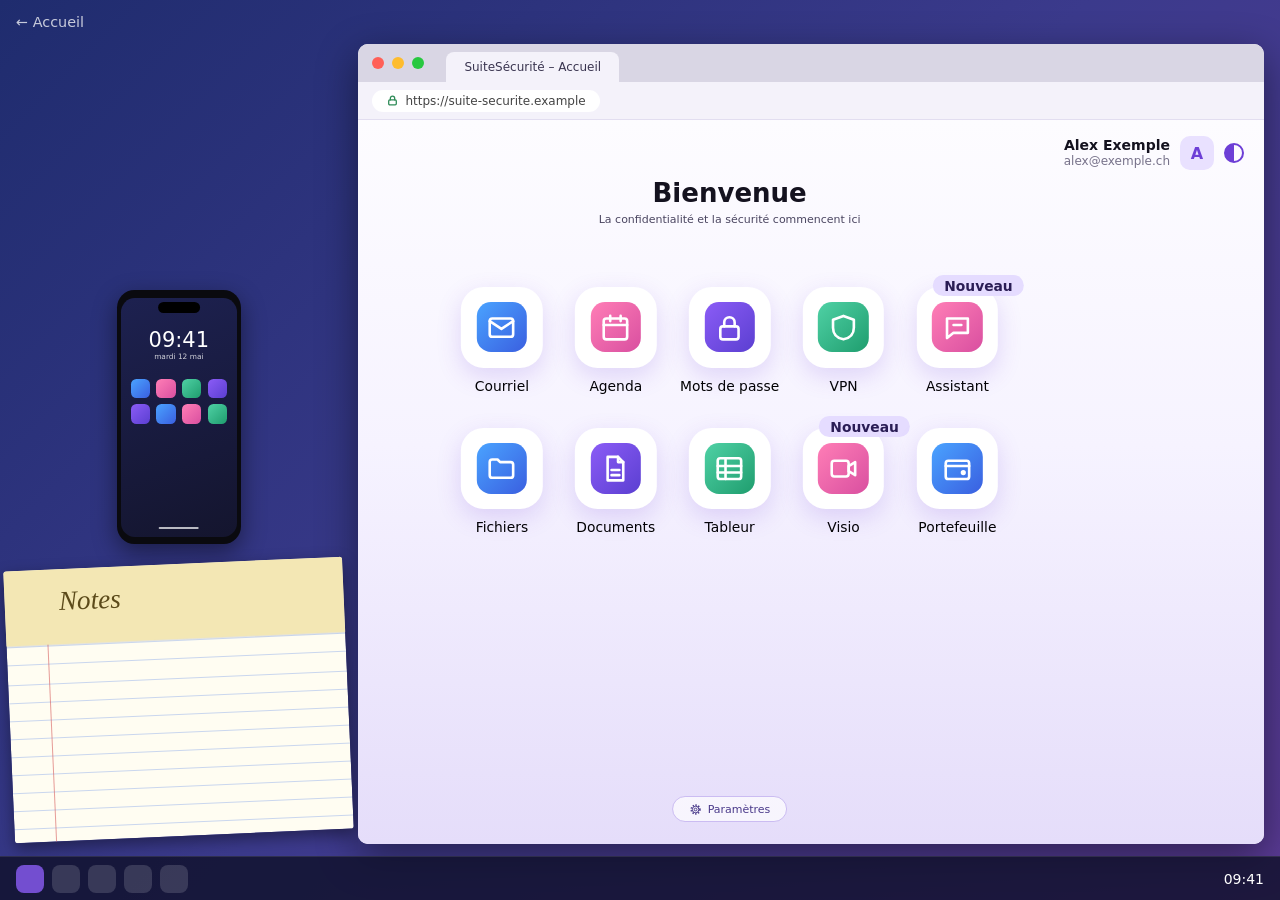
==== autotest.html @ a5cdb7fd "feat: page d'accueil et auto-test avec faux bureau" ====
<!DOCTYPE html>
<html lang="fr">
<head>
  <meta charset="UTF-8">
  <meta name="viewport" content="width=device-width, initial-scale=1.0">
  <title>Auto-test</title>
  <!-- style.css : couleurs, .carte et .bouton communs à tout le site -->
  <link rel="stylesheet" href="style.css">
  <!-- accueil.css : réutilisé pour la carte centrée de l'étape 2 et de l'écran étroit -->
  <link rel="stylesheet" href="accueil.css">
  <!-- autotest.css : tout ce qui est propre à cette page (faux bureau, faux navigateur) -->
  <link rel="stylesheet" href="autotest.css">
</head>
<body class="page-autotest">

  <!-- ===================================================== -->
  <!--  ÉTAPE 1 : le faux bureau d'ordinateur                -->
  <!-- ===================================================== -->
  <section class="etape bureau" id="etape-1" data-etape="1">

    <!-- Petit lien discret pour revenir à l'accueil (en haut à gauche) -->
    <a class="lien-accueil-bureau" href="accueil.html">← Accueil</a>

    <!-- Colonne de gauche (≈ 22 % de la largeur) : objets posés sur le bureau -->
    <div class="colonne">
      <!-- TODO : contenu à définir (le téléphone et le calepin sont décoratifs pour l'instant) -->

      <!-- Faux smartphone type iPhone -->
      <div class="iphone" aria-hidden="true">
        <div class="iphone-ecran">
          <div class="iphone-encoche"></div>
          <div class="iphone-heure">09:41</div>
          <div class="iphone-date">mardi 12 mai</div>
          <div class="iphone-apps">
            <span class="app g-bleu"></span>
            <span class="app g-rose"></span>
            <span class="app g-vert"></span>
            <span class="app g-violet"></span>
            <span class="app g-violet"></span>
            <span class="app g-bleu"></span>
            <span class="app g-rose"></span>
            <span class="app g-vert"></span>
          </div>
          <div class="iphone-barre"></div>
        </div>
      </div>

      <!-- Faux calepin (papier à lignes, légèrement penché) -->
      <div class="calepin" aria-hidden="true">
        <span class="calepin-titre">Notes</span>
      </div>
    </div>

    <!-- Fenêtre de navigateur : remplit le reste de l'écran -->
    <div class="fenetre">

      <!-- Barre de titre : 3 pastilles + onglet -->
      <div class="fenetre-titre" aria-hidden="true">
        <span class="pastille rouge"></span>
        <span class="pastille orange"></span>
        <span class="pastille vert"></span>
        <span class="onglet">SuiteSécurité – Accueil</span>
      </div>

      <!-- Barre d'adresse : cadenas + adresse -->
      <div class="fenetre-adresse" aria-hidden="true">
        <span class="adresse">
          <svg viewBox="0 0 24 24" class="cadenas"><rect x="5" y="11" width="14" height="9" rx="2"/><path d="M8 11V8a4 4 0 0 1 8 0v3"/></svg>
          https://suite-securite.example
        </span>
      </div>

      <!-- Zone de la page web simulée -->
      <div class="page">

        <!-- Bloc utilisateur (coin supérieur droit de toute la zone) -->
        <div class="utilisateur" aria-hidden="true">
          <div class="utilisateur-infos">
            <strong>Alex Exemple</strong>
            <small>alex@exemple.ch</small>
          </div>
          <span class="utilisateur-initiale">A</span>
          <span class="bascule"></span>
        </div>

        <!-- Conteneur au ratio 945 / 841 : tout est dimensionné en cqw dedans -->
        <div class="contenu">

          <!-- 1 et 2 : titre et sous-titre -->
          <div class="intro">
            <h1>Bienvenue</h1>
            <p>La confidentialité et la sécurité commencent ici</p>
          </div>

          <!-- 3 : grille de 10 services, 2 lignes de 5 -->
          <!-- Ligne 1 -->
          <div class="rangee rangee-1">
            <button type="button" class="service" data-service="courriel">
              <span class="carre"><span class="picto g-bleu"><svg viewBox="0 0 24 24"><rect x="3" y="5" width="18" height="14" rx="2"/><path d="M3 7l9 6 9-6"/></svg></span></span>
              <span class="nom">Courriel</span>
            </button>
            <button type="button" class="service" data-service="agenda">
              <span class="carre"><span class="picto g-rose"><svg viewBox="0 0 24 24"><rect x="3" y="5" width="18" height="16" rx="2"/><path d="M3 10h18M8 3v4M16 3v4"/></svg></span></span>
              <span class="nom">Agenda</span>
            </button>
            <button type="button" class="service" data-service="motsdepasse">
              <span class="carre"><span class="picto g-violet"><svg viewBox="0 0 24 24"><rect x="5" y="11" width="14" height="10" rx="2"/><path d="M8 11V8a4 4 0 0 1 8 0v3"/></svg></span></span>
              <span class="nom">Mots de passe</span>
            </button>
            <button type="button" class="service" data-service="vpn">
              <span class="carre"><span class="picto g-vert"><svg viewBox="0 0 24 24"><path d="M12 3l8 3v6c0 5-3.5 8-8 9-4.5-1-8-4-8-9V6z"/></svg></span></span>
              <span class="nom">VPN</span>
            </button>
            <button type="button" class="service" data-service="assistant">
              <span class="carre">
                <span class="picto g-rose"><svg viewBox="0 0 24 24"><path d="M4 5h16v11H9l-5 4z"/><path d="M9 10h6"/></svg></span>
                <span class="badge">Nouveau</span>
              </span>
              <span class="nom">Assistant</span>
            </button>
          </div>

          <!-- Ligne 2 -->
          <div class="rangee rangee-2">
            <button type="button" class="service" data-service="fichiers">
              <span class="carre"><span class="picto g-bleu"><svg viewBox="0 0 24 24"><path d="M3 7a2 2 0 0 1 2-2h4l2 2h8a2 2 0 0 1 2 2v8a2 2 0 0 1-2 2H5a2 2 0 0 1-2-2z"/></svg></span></span>
              <span class="nom">Fichiers</span>
            </button>
            <button type="button" class="service" data-service="documents">
              <span class="carre"><span class="picto g-violet"><svg viewBox="0 0 24 24"><path d="M6 3h8l4 4v14H6z"/><path d="M14 3v4h4M9 13h6M9 17h6"/></svg></span></span>
              <span class="nom">Documents</span>
            </button>
            <button type="button" class="service" data-service="tableur">
              <span class="carre"><span class="picto g-vert"><svg viewBox="0 0 24 24"><rect x="3" y="4" width="18" height="16" rx="2"/><path d="M3 10h18M3 15h18M9 4v16"/></svg></span></span>
              <span class="nom">Tableur</span>
            </button>
            <button type="button" class="service" data-service="visio">
              <span class="carre">
                <span class="picto g-rose"><svg viewBox="0 0 24 24"><rect x="3" y="6" width="13" height="12" rx="2"/><path d="M16 10l5-3v10l-5-3z"/></svg></span>
                <span class="badge">Nouveau</span>
              </span>
              <span class="nom">Visio</span>
            </button>
            <button type="button" class="service" data-service="portefeuille">
              <span class="carre"><span class="picto g-bleu"><svg viewBox="0 0 24 24"><rect x="3" y="6" width="18" height="14" rx="2"/><path d="M3 10h18"/><circle cx="16.5" cy="15" r="1"/></svg></span></span>
              <span class="nom">Portefeuille</span>
            </button>
          </div>

          <!-- 4 : grand espace vide (rien à mettre ici) -->

          <!-- 5 : bouton Paramètres, tout en bas -->
          <button type="button" class="parametres" id="btn-parametres">
            <svg viewBox="0 0 24 24"><circle cx="12" cy="12" r="8" stroke-dasharray="2.6 2.6" stroke-width="3"/><circle cx="12" cy="12" r="6"/><circle cx="12" cy="12" r="2.5"/></svg>
            Paramètres
          </button>
        </div>

        <!-- Bulle de message humoristique (centrée dans la zone de page) -->
        <div class="toast-zone">
          <div class="toast" id="toast" role="status" aria-live="polite" hidden></div>
        </div>
      </div>
    </div>

    <!-- Barre des tâches (rien de cliquable) -->
    <div class="taskbar" aria-hidden="true">
      <div class="taskbar-gauche">
        <span class="tache actif"></span>
        <span class="tache"></span>
        <span class="tache"></span>
        <span class="tache"></span>
        <span class="tache"></span>
      </div>
      <span class="taskbar-heure">09:41</span>
    </div>
  </section>

  <!-- ===================================================== -->
  <!--  ÉTAPE 2 : provisoire                                 -->
  <!-- ===================================================== -->
  <section class="etape etape-carte" id="etape-2" data-etape="2" hidden>
    <div class="carte accueil">
      <h1>Auto-test</h1>
      <p>Suite de l'auto-test : en construction.</p>
      <button type="button" class="bouton" id="btn-retour-bureau">Retour au bureau</button>
    </div>
  </section>

  <!-- ===================================================== -->
  <!--  Message affiché sur les écrans de moins de 900 px    -->
  <!-- ===================================================== -->
  <section class="ecran-etroit">
    <div class="carte accueil">
      <h1>Auto-test</h1>
      <p>Cette étape est prévue pour un écran d'ordinateur.</p>
      <a class="bouton" href="accueil.html">Retour à l'accueil</a>
    </div>
  </section>

  <script src="autotest.js"></script>
</body>
</html>
---- style.css ----
/* ===== Palette de couleurs (modifie-les ici, ça change tout le site) ===== */
:root {
  --fond: #1E3A5F;        /* fond principal : bleu foncé */
  --bouton: #2E86AB;      /* boutons / appels à l'action : bleu vif */
  --texte: #FFFFFF;       /* texte : blanc */
  --champ: #F5F5F5;       /* champs de saisie : blanc cassé */
  --erreur: #C0392B;      /* erreurs : rouge doux */
}

/* ===== Style de base (à toi de le personnaliser !) ===== */
* { box-sizing: border-box; }

body {
  margin: 0;
  padding: 24px 16px;
  font-family: system-ui, -apple-system, "Segoe UI", Roboto, sans-serif;
  background: var(--fond);
  color: var(--texte);
}

/* La carte qui contient chaque page (légèrement plus sombre que le fond) */
.carte {
  max-width: 1336px;   /* 1280 px d'image + 2 x 28 px de marge intérieure */
  margin: 0 auto;
  padding: 28px;
  background: rgba(0, 0, 0, 0.18);
  border-radius: 12px;
  box-shadow: 0 4px 16px rgba(0, 0, 0, 0.3);
}

h1, h2 { margin-top: 0; }

/* Petit lien « ← Accueil » au-dessus de la carte du quiz */
.lien-accueil {
  display: block;
  max-width: 1336px;
  margin: 0 auto 8px;
  color: rgba(255, 255, 255, 0.75);
  font-size: 0.9rem;
  text-decoration: none;
}
.lien-accueil:hover { color: var(--texte); text-decoration: underline; }

/* ===== Zone d'image paysage (format 16:9) ===== */
/* Taille conseillée du fichier : 1280 x 720 px */
.image-cadre {
  width: 100%;
  max-width: 1280px;
  aspect-ratio: 16 / 9;
  margin: 0 auto 20px;
  border-radius: 8px;
  overflow: hidden;
  background: rgba(255, 255, 255, 0.12);
  display: flex;
  align-items: center;
  justify-content: center;
}
.image-cadre img {
  width: 100%;
  height: 100%;
  object-fit: cover;   /* l'image remplit le cadre sans être déformée */
}
/* Quand l'image est chargée, le cadre s'adapte à SA forme (carrée, paysage ou portrait) :
   plus de découpe, l'image est affichée en entier et centrée, sans dépasser 60 % de la hauteur de l'écran */
.image-cadre.image-chargee {
  display: block;
  aspect-ratio: auto;
  background: none;
  overflow: visible;
  text-align: center;
}
.image-cadre.image-chargee img {
  display: block;
  width: auto;
  height: auto;
  max-width: 100%;
  max-height: 60vh;
  margin: 0 auto;
  object-fit: contain;
  border-radius: 8px;
}
.image-vide {            /* texte affiché si l'image n'existe pas encore */
  color: rgba(255, 255, 255, 0.75);
  font-size: 0.9rem;
  text-align: center;
  padding: 8px;
}

/* ===== Progression ===== */
.progression { color: rgba(255, 255, 255, 0.75); font-size: 0.9rem; margin-bottom: 8px; }

/* ===== Boutons de réponse ===== */
.reponses { display: flex; flex-direction: column; gap: 10px; margin-top: 16px; }

.reponse {
  text-align: left;
  padding: 14px 16px;
  font: inherit;
  color: var(--texte);
  background: rgba(255, 255, 255, 0.08);
  border: 2px solid rgba(255, 255, 255, 0.35);
  border-radius: 8px;
  cursor: pointer;
}
.reponse:hover { border-color: var(--bouton); background: rgba(46, 134, 171, 0.35); }

/* ===== Boutons principaux ===== */
.bouton {
  margin-top: 20px;
  padding: 12px 24px;
  font: inherit;
  font-weight: 600;
  color: var(--texte);
  background: var(--bouton);
  border: none;
  border-radius: 8px;
  cursor: pointer;
}
.bouton:hover { filter: brightness(1.15); }
.bouton:disabled { filter: grayscale(1) brightness(0.8); cursor: wait; }

/* ===== Page d'accueil ===== */
label { display: block; margin: 20px 0 6px; font-weight: 600; }
input[type="text"] {
  width: 50%;            /* moitié de la largeur de la carte */
  min-width: 220px;      /* reste utilisable sur petit écran */
  padding: 10px;
  font: inherit;
  color: #1E293B;        /* texte foncé : lisible sur le champ clair */
  background: var(--champ);
  border: 1px solid transparent;
  border-radius: 8px;
}
/* Message d'erreur : fond rouge + texte blanc (le rouge seul serait peu lisible sur le bleu) */
.erreur-champ { font-weight: 600; min-height: 1.2em; }
.erreur-champ:not(:empty) {
  display: inline-block;
  margin-top: 8px;
  padding: 6px 10px;
  color: var(--texte);
  background: var(--erreur);
  border-radius: 6px;
}

/* ===== Page de conséquence ===== */
.consequence { font-size: 1.1rem; line-height: 1.5; }
.rappel { color: rgba(255, 255, 255, 0.75); font-style: italic; }

/* ===== Page de résultat ===== */
.score { font-size: 2rem; font-weight: 700; }
.bilan { margin-top: 28px; padding-top: 16px; border-top: 1px solid rgba(255, 255, 255, 0.25); }
.bilan h3 { margin-bottom: 8px; }
.bilan-reponse {
  margin: 8px 0;
  padding: 10px 12px;
  border-radius: 8px;
  border: 2px solid transparent;
}
.bilan-reponse.bonne    { background: rgba(46, 160, 90, 0.30); border-color: rgba(46, 160, 90, 0.8); }
.bilan-reponse.mauvaise { background: rgba(192, 57, 43, 0.30); border-color: var(--erreur); }
.bilan-reponse.choisie  { box-shadow: 0 0 0 3px var(--texte); }   /* entoure ton choix */
.bilan-reponse small { display: block; margin-top: 4px; color: rgba(255, 255, 255, 0.8); }

/* ===== Statut de l'envoi du mail ===== */
.statut { margin-top: 16px; font-weight: 600; }
.statut.ok { color: #86efac; }
.statut.erreur {
  display: inline-block;
  padding: 6px 10px;
  color: var(--texte);
  background: var(--erreur);
  border-radius: 6px;
}
---- accueil.css ----
/* =====================================================
   Styles propres à accueil.html et autotest.html.
   Les couleurs viennent de style.css (variables dans :root),
   on ne les recopie pas ici.
   ===================================================== */

/* Carte plus étroite que celle du quiz, avec le texte centré */
.accueil {
  max-width: 640px;
  text-align: center;
}

/* Zone des boutons : l'un sous l'autre sur mobile */
.choix {
  display: flex;
  flex-direction: column;
  gap: 12px;
  margin-top: 24px;
}

/* Un lien <a> doit ressembler au bouton existant (.bouton) */
.choix .bouton,
.accueil > .bouton {
  display: block;          /* occupe toute la largeur disponible */
  margin-top: 0;           /* l'espacement est géré par "gap" */
  text-align: center;
  text-decoration: none;   /* pas de soulignement */
}

/* Bouton seul (page autotest) : on garde un peu d'air au-dessus */
.accueil > .bouton {
  margin-top: 24px;
}

/* Dès 600 px de large : les boutons passent côte à côte */
@media (min-width: 600px) {
  .choix {
    flex-direction: row;
  }
  .choix .bouton {
    flex: 1;               /* les deux boutons ont la même largeur */
  }
}
---- autotest.css ----
/* =====================================================
   autotest.css : styles propres à la page autotest.html
   (faux bureau d'ordinateur + faux navigateur).
   Les couleurs du site (variables dans style.css) ne servent
   que pour l'étape 2 : la page web simulée a son propre style
   clair « lavande », c'est voulu.
   ===================================================== */

/* ---------- Réglages généraux de la page ---------- */
/* Le bureau occupe tout l'écran, sans défilement */
.page-autotest {
  margin: 0;
  padding: 0;
  height: 100vh;
  overflow: hidden;
}

/* Un élément avec l'attribut "hidden" doit vraiment disparaître,
   même si on lui a donné un "display" plus bas */
.etape[hidden],
.toast[hidden] { display: none !important; }

/* Couleurs de dégradé réutilisées par les pictogrammes */
.g-violet { background: linear-gradient(135deg, #8b5cf6, #5b3fd1); }
.g-bleu   { background: linear-gradient(135deg, #4aa3ff, #3a5fe0); }
.g-rose   { background: linear-gradient(135deg, #ff7eb6, #d94fa0); }
.g-vert   { background: linear-gradient(135deg, #4fd1a5, #1f9d6e); }

/* =====================================================
   ÉTAPE 1 : LE BUREAU
   ===================================================== */
.bureau {
  position: relative;
  width: 100vw;
  height: 100vh;
  display: grid;
  grid-template-columns: 28% 1fr;     /* colonne de gauche ≈ 28 % (élargie pour le grand calepin) */
  grid-template-rows: 1fr 44px;       /* bureau + barre des tâches */
  /* Dégradé bleu/violet sobre */
  background: linear-gradient(135deg, #1f2c6e 0%, #3b3a8c 50%, #5a3a94 100%);
}

/* Lien « ← Accueil » discret, en haut à gauche, au-dessus du bureau */
.lien-accueil-bureau {
  position: absolute;
  top: 14px;
  left: 16px;
  z-index: 20;
  color: rgba(255, 255, 255, 0.75);
  font-size: 0.9rem;
  text-decoration: none;
}
.lien-accueil-bureau:hover { color: #fff; text-decoration: underline; }

/* ---------- Colonne de gauche (objets posés en bas) ---------- */
.colonne {
  container-type: inline-size;        /* permet d'utiliser cqw pour les tailles */
  display: flex;
  flex-direction: column;
  justify-content: flex-end;          /* tout est en bas, au-dessus de la barre des tâches */
  align-items: center;
  gap: 20px;
  padding: 0 6px 20px;
  min-height: 0;
  overflow: hidden;
}

/* --- Faux iPhone --- */
.iphone {
  container-type: inline-size;        /* ses éléments se dimensionnent d'après sa propre largeur */
  /* Taille inchangée : l'ancienne colonne faisait 22 % de large (moins 24 px de marges) */
  width: min(calc((22vw - 24px) * 0.48), 22vh);
  aspect-ratio: 9 / 18.5;
  flex: none;
  background: #0a0a0f;                /* cadre noir */
  border-radius: 14% / 7%;
  box-shadow: 0 8px 24px rgba(0, 0, 0, 0.45);
  position: relative;
}
.iphone-ecran {
  position: absolute;
  inset: 3%;
  border-radius: 12% / 6%;
  background: linear-gradient(160deg, #1d2150, #14152e);
  color: #fff;
  overflow: hidden;
  text-align: center;
}
.iphone-encoche {
  position: absolute;
  top: 2%;
  left: 50%;
  transform: translateX(-50%);
  width: 36%;
  height: 4.5%;
  background: #000;
  border-radius: 99px;
}
.iphone-heure { margin-top: 24cqw; font-size: 17cqw; font-weight: 300; }
.iphone-date  { font-size: 6cqw; opacity: 0.8; }
.iphone-apps {
  display: grid;
  grid-template-columns: repeat(4, 1fr);
  gap: 5cqw;
  padding: 0 8cqw;
  margin-top: 14cqw;
}
.app { aspect-ratio: 1; border-radius: 28%; }
.iphone-barre {                        /* petite barre en bas de l'écran */
  position: absolute;
  bottom: 3%;
  left: 50%;
  transform: translateX(-50%);
  width: 35%;
  height: 1.2%;
  background: rgba(255, 255, 255, 0.7);
  border-radius: 99px;
}

/* --- Faux calepin --- */
.calepin {
  container-type: inline-size;
  position: relative;
  /* Environ le double de l'ancienne taille, limité à la largeur de la colonne pour ne rien couper */
  width: min(98cqw, 60vh);
  aspect-ratio: 5 / 4;
  flex: none;
  transform: rotate(-2.5deg);          /* léger angle */
  /* Lignes de cahier */
  background: repeating-linear-gradient(
    #fffdf2 0, #fffdf2 17px,
    #c9d6ee 17px, #c9d6ee 18px
  );
  background-position: 0 28cqw;
  border-radius: 3px;
  box-shadow: 0 6px 16px rgba(0, 0, 0, 0.4);
}
/* Trait de marge rouge */
.calepin::before {
  content: "";
  position: absolute;
  top: 0; bottom: 0;
  left: 12cqw;
  width: 1px;
  background: rgba(214, 90, 90, 0.6);
}
/* Bande du haut (là où le papier est relié) */
.calepin::after {
  content: "";
  position: absolute;
  top: 0; left: 0; right: 0;
  height: 22cqw;
  background: #f3e7b4;
  border-radius: 3px 3px 0 0;
  box-shadow: 0 1px 0 rgba(0, 0, 0, 0.1);
}
.calepin-titre {
  position: absolute;
  top: 5cqw; left: 16cqw;
  z-index: 1;
  font: italic 8cqw Georgia, serif;
  color: #5b4a1a;
}

/* ---------- Fenêtre de navigateur ---------- */
.fenetre {
  margin: 44px 16px 12px 0;            /* 44 px en haut : laisse la place au lien « ← Accueil » */
  display: flex;
  flex-direction: column;
  min-height: 0;
  min-width: 0;
  background: #fff;
  border-radius: 10px;
  overflow: hidden;
  box-shadow: 0 12px 40px rgba(0, 0, 0, 0.45);
}

/* Barre de titre */
.fenetre-titre {
  flex: none;
  height: 38px;
  display: flex;
  align-items: flex-end;
  gap: 8px;
  padding: 0 14px;
  background: #d9d6e4;
}
.pastille {
  width: 12px; height: 12px;
  align-self: center;
  border-radius: 50%;
}
.pastille.rouge  { background: #ff5f57; }
.pastille.orange { background: #febc2e; }
.pastille.vert   { background: #28c840; }
.onglet {
  margin-left: 14px;
  padding: 8px 18px;
  font-size: 12px;
  color: #3a3550;
  background: #f4f2fa;
  border-radius: 8px 8px 0 0;
}

/* Barre d'adresse */
.fenetre-adresse {
  flex: none;
  height: 38px;
  display: flex;
  align-items: center;
  padding: 0 14px;
  background: #f4f2fa;
  border-bottom: 1px solid #e2def0;
}
.adresse {
  display: inline-flex;
  align-items: center;
  gap: 6px;
  padding: 4px 14px;
  font-size: 12px;
  color: #444;
  background: #fff;
  border-radius: 99px;
}
.cadenas {
  width: 13px; height: 13px;
  fill: none;
  stroke: #2e8b57;
  stroke-width: 2.4;
  stroke-linecap: round;
  stroke-linejoin: round;
}

/* ---------- La page web simulée ---------- */
.page {
  position: relative;
  flex: 1;
  min-height: 0;
  overflow: hidden;
  /* Dégradé presque blanc en haut, lavande clair en bas (remplit toute la zone) */
  background: linear-gradient(180deg, #fdfcff 0%, #f6f3ff 45%, #e5ddfa 100%);
  color: #14121f;
}

/* Bloc utilisateur : coin supérieur droit de toute la zone de page */
.utilisateur {
  position: absolute;
  top: 16px;
  right: 20px;
  z-index: 5;
  display: flex;
  align-items: center;
  gap: 10px;
}
.utilisateur-infos { display: flex; flex-direction: column; text-align: right; line-height: 1.25; }
.utilisateur-infos strong { font-size: 14px; }
.utilisateur-infos small  { font-size: 12px; color: #77728a; }
.utilisateur-initiale {
  width: 34px; height: 34px;
  display: grid;
  place-items: center;
  font-weight: 700;
  color: #6d3fd6;
  background: #e9e1ff;
  border-radius: 10px;
}
/* Icône ronde à moitié remplie (bascule clair/sombre) */
.bascule {
  width: 20px; height: 20px;
  border: 2px solid #6d3fd6;
  border-radius: 50%;
  background: linear-gradient(90deg, #6d3fd6 50%, transparent 50%);
}

/* Conteneur au ratio 945 / 841, hauteur 100 %, centré dans la zone */
.contenu {
  container-type: inline-size;         /* active les unités cqw pour tout ce qu'il contient */
  position: absolute;
  top: 0;
  left: 50%;
  transform: translateX(-50%);
  height: 100%;
  aspect-ratio: 945 / 841;
}

/* Titre + sous-titre : centrés sur la ligne verticale à 40 % */
.intro {
  position: absolute;
  top: 8%;                             /* remonté (12 % avant) pour laisser la place aux grandes icônes */
  left: 40%;
  transform: translateX(-50%);
  width: 70%;
  text-align: center;
}
.intro h1 {
  margin: 0;
  font-size: max(3.2cqw, 20px);
  font-weight: 800;
  color: #14121f;
}
.intro p {
  margin: 0.6cqw 0 0;
  font-size: max(1.35cqw, 11px);
  color: #4a4560;
}

/* Les deux lignes de 5 services (centrées à 40 %) */
.rangee {
  position: absolute;
  left: 40%;
  transform: translateX(-50%);
  display: grid;
  grid-template-columns: repeat(5, 10cqw);  /* icône ≈ 10 % de la largeur */
  column-gap: 4cqw;                         /* centre à centre = 14 cqw */
}
.rangee-1 { top: 23%; }
.rangee-2 { top: 42.5%; }                   /* assez bas pour laisser ≈ 3 cqw sous les libellés de la ligne 1 */

/* Un service = un vrai <button> */
.service {
  min-width: 0;
  display: flex;
  flex-direction: column;
  align-items: center;
  gap: 1.2cqw;
  padding: 0;
  font: inherit;
  color: #14121f;
  background: none;
  border: 0;
  cursor: pointer;
}
.carre {
  position: relative;                  /* pour placer le badge « Nouveau » */
  width: 10cqw;
  height: 10cqw;
  display: grid;
  place-items: center;
  background: #fff;
  border-radius: 2.8cqw;
  box-shadow: 0 1cqw 3cqw rgba(109, 63, 214, 0.18);   /* ombre douce teintée de violet */
  transition: transform 0.15s ease, box-shadow 0.15s ease;
}
.service:hover .carre {
  transform: translateY(-0.6cqw);
  box-shadow: 0 1.6cqw 4cqw rgba(109, 63, 214, 0.28);
}
.service:focus-visible,
.parametres:focus-visible { outline: 2px solid #6d3fd6; outline-offset: 4px; border-radius: 8px; }
.picto {
  width: 62%;
  height: 62%;
  display: grid;
  place-items: center;
  border-radius: 28%;
}
.picto svg {
  width: 62%;
  height: 62%;
  fill: none;
  stroke: #fff;
  stroke-width: 2;
  stroke-linecap: round;
  stroke-linejoin: round;
}
.nom {
  font-size: max(1.7cqw, 10px);
  white-space: nowrap;
  color: #000;
}
/* Badge « Nouveau » sur l'angle supérieur droit, qui dépasse un peu */
.badge {
  position: absolute;
  top: -1.4cqw;
  right: -3.2cqw;
  padding: 0.3cqw 1.4cqw;
  font-size: max(1.7cqw, 8px);
  font-weight: 800;
  color: #2a1d55;
  background: #e5dcff;
  border-radius: 99px;
}

/* Bouton « Paramètres » : tout en bas, sur la même ligne verticale que le titre */
.parametres {
  position: absolute;
  bottom: 3%;
  left: 40%;
  transform: translateX(-50%);
  display: inline-flex;
  align-items: center;
  gap: 0.7cqw;
  padding: 0.7cqw 1.9cqw;
  font: inherit;
  font-size: max(1.2cqw, 11px);
  color: #4a3a8a;
  background: rgba(255, 255, 255, 0.7);
  border: 1px solid #cbbcf2;
  border-radius: 99px;
  cursor: pointer;
  transition: background 0.15s ease;
}
.parametres:hover { background: #fff; }
.parametres svg {
  width: max(1.5cqw, 13px);
  height: max(1.5cqw, 13px);
  fill: none;
  stroke: currentColor;
  stroke-width: 1.8;
}

/* ---------- Bulle de message humoristique ---------- */
.toast-zone {
  position: absolute;
  inset: 0;
  z-index: 10;
  display: flex;
  align-items: center;
  justify-content: center;
  pointer-events: none;                /* ne bloque pas les clics sur la page */
}
.toast {
  max-width: min(440px, 80%);
  padding: 18px 26px;
  font-size: 1.05rem;
  line-height: 1.4;
  text-align: center;
  color: #fff;
  background: #2b2250;
  border: 2px solid #8b5cf6;
  border-radius: 14px;
  box-shadow: 0 12px 36px rgba(30, 20, 80, 0.45);
  /* d'abord une apparition, puis (après 0,3 s) une petite secousse */
  animation: toast-apparition 0.3s ease-out, toast-secousse 0.4s 0.3s;
}
@keyframes toast-apparition {
  from { opacity: 0; transform: scale(0.7); }
  to   { opacity: 1; transform: scale(1); }
}
@keyframes toast-secousse {
  0%, 100% { transform: translateX(0); }
  20%      { transform: translateX(-8px); }
  40%      { transform: translateX(8px); }
  60%      { transform: translateX(-5px); }
  80%      { transform: translateX(5px); }
}

/* ---------- Barre des tâches ---------- */
.taskbar {
  grid-column: 1 / -1;
  display: flex;
  align-items: center;
  justify-content: space-between;
  padding: 0 16px;
  background: rgba(14, 16, 40, 0.8);
  border-top: 1px solid rgba(255, 255, 255, 0.1);
}
.taskbar-gauche { display: flex; gap: 8px; }
.tache {
  width: 28px; height: 28px;
  background: rgba(255, 255, 255, 0.15);
  border-radius: 8px;
}
.tache.actif { background: rgba(139, 92, 246, 0.8); }
.taskbar-heure { font-size: 14px; color: #fff; }

/* =====================================================
   ÉTAPE 2 (provisoire) : une carte centrée
   ===================================================== */
.etape-carte {
  min-height: 100vh;
  display: flex;
  align-items: center;
  justify-content: center;
  padding: 16px;
}
.etape-carte .carte { width: 100%; }
/* Le <button> doit avoir la même largeur que les liens .bouton de l'accueil */
.accueil > button.bouton { width: 100%; }

/* =====================================================
   ÉCRAN ÉTROIT (moins de 900 px) : message à la place du bureau
   ===================================================== */
.ecran-etroit { display: none; }

@media (max-width: 899px) {
  .etape { display: none !important; }
  .ecran-etroit {
    display: flex;
    align-items: center;
    justify-content: center;
    min-height: 100vh;
    padding: 16px;
  }
  .ecran-etroit .carte { width: 100%; }
}

/* =====================================================
   Pour les personnes qui ne veulent pas d'animations
   ===================================================== */
@media (prefers-reduced-motion: reduce) {
  .toast { animation: none; }
  .carre,
  .parametres { transition: none; }
  .service:hover .carre { transform: none; }
}
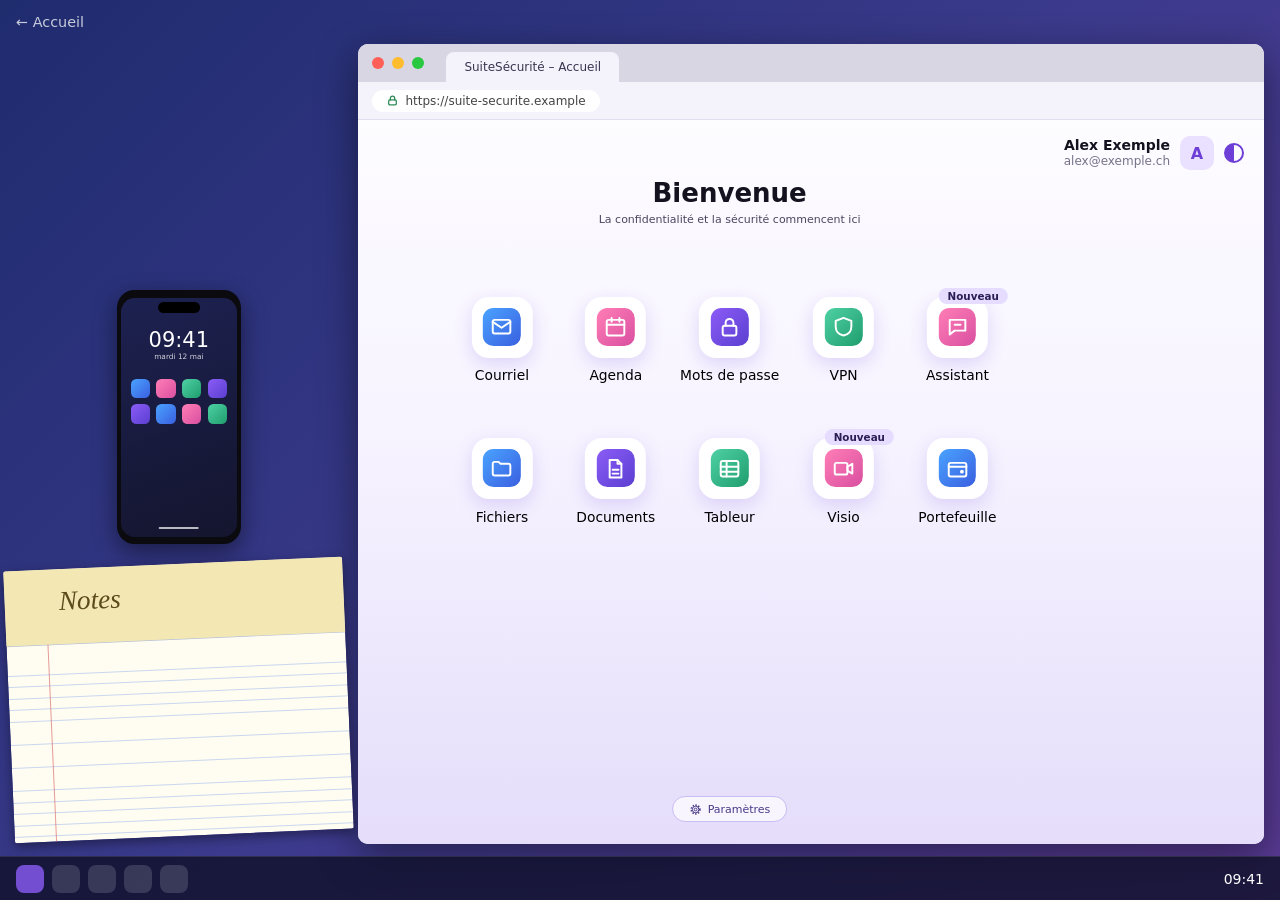
==== commit 88c3b88c: "page 4" ====
--- a/autotest.html
+++ b/autotest.html
@@ -16,14 +16,15 @@
   <!-- ===================================================== -->
   <!--  ÉTAPE 1 : le faux bureau d'ordinateur                -->
   <!-- ===================================================== -->
-  <section class="etape bureau" id="etape-1" data-etape="1">
+  <!-- Ce bureau sert pour les étapes 1, 2 et 3 : seule la page web dans le navigateur change -->
+  <section class="etape bureau" id="etape-bureau" data-etapes="1 2 3 4">
 
     <!-- Petit lien discret pour revenir à l'accueil (en haut à gauche) -->
     <a class="lien-accueil-bureau" href="accueil.html">← Accueil</a>
 
     <!-- Colonne de gauche (≈ 22 % de la largeur) : objets posés sur le bureau -->
     <div class="colonne">
-      <!-- TODO : contenu à définir (le téléphone et le calepin sont décoratifs pour l'instant) -->
+      <!-- TODO : contenu à définir (le téléphone est décoratif ; le calepin ne devient cliquable qu'à l'étape 4) -->
 
       <!-- Faux smartphone type iPhone -->
       <div class="iphone" aria-hidden="true">
@@ -45,10 +46,11 @@
         </div>
       </div>
 
-      <!-- Faux calepin (papier à lignes, légèrement penché) -->
-      <div class="calepin" aria-hidden="true">
+      <!-- Faux calepin (papier à lignes, légèrement penché).
+           C'est un <button> désactivé (donc décoratif) : autotest.js ne l'active qu'à l'étape 4 -->
+      <button type="button" class="calepin" id="calepin" disabled tabindex="-1" aria-hidden="true">
         <span class="calepin-titre">Notes</span>
-      </div>
+      </button>
     </div>
 
     <!-- Fenêtre de navigateur : remplit le reste de l'écran -->
@@ -59,19 +61,22 @@
         <span class="pastille rouge"></span>
         <span class="pastille orange"></span>
         <span class="pastille vert"></span>
-        <span class="onglet">SuiteSécurité – Accueil</span>
+        <span class="onglet" id="onglet-texte">SuiteSécurité – Accueil</span>
       </div>
 
       <!-- Barre d'adresse : cadenas + adresse -->
       <div class="fenetre-adresse" aria-hidden="true">
         <span class="adresse">
           <svg viewBox="0 0 24 24" class="cadenas"><rect x="5" y="11" width="14" height="9" rx="2"/><path d="M8 11V8a4 4 0 0 1 8 0v3"/></svg>
-          https://suite-securite.example
+          <span id="adresse-texte">https://suite-securite.example</span>
         </span>
       </div>
 
       <!-- Zone de la page web simulée -->
       <div class="page">
+
+        <!-- ===== VUE 1 : « Accueil des services » (étape 1) ===== -->
+        <div class="vue vue-accueil" data-vues="accueil">
 
         <!-- Bloc utilisateur (coin supérieur droit de toute la zone) -->
         <div class="utilisateur" aria-hidden="true">
@@ -156,10 +161,352 @@
           </button>
         </div>
 
+        </div> <!-- fin de la vue « accueil » -->
+
+        <!-- ===== VUES 2 et 3 : pages « Compte » (étape 2) et « Récupération » (étape 3) ===== -->
+        <!-- Le menu de gauche et la barre du haut sont COMMUNS aux deux pages :
+             seul le contenu (.c-contenu) change, selon data-sous. -->
+        <!-- Tout est placé en % (position) et en cqw (tailles) pour garder les proportions -->
+        <div class="vue vue-compte" data-vues="compte recuperation" hidden>
+          <div class="c-page">
+
+            <!-- Menu latéral gauche -->
+            <nav class="c-menu">
+              <div class="c-menu-haut">
+                <span class="c-menu-titre">SuiteSécurité Compte</span>
+                <button type="button" class="c-grille" data-msg="grille" aria-label="Applications">
+                  <svg viewBox="0 0 24 24"><rect x="4" y="4" width="6" height="6" rx="1"/><rect x="14" y="4" width="6" height="6" rx="1"/><rect x="4" y="14" width="6" height="6" rx="1"/><rect x="14" y="14" width="6" height="6" rx="1"/></svg>
+                </button>
+              </div>
+              <p class="c-menu-section">Compte</p>
+
+              <!-- data-vue-menu : la page pour laquelle cette entrée est « sélectionnée » -->
+              <button type="button" class="c-entree actif" data-msg="menu-accueil" data-vue-menu="compte">
+                <svg viewBox="0 0 24 24"><path d="M3 11l9-8 9 8"/><path d="M5 10v10h14V10"/></svg><span>Accueil</span>
+              </button>
+              <button type="button" class="c-entree" data-msg="menu-abonnement">
+                <svg viewBox="0 0 24 24"><rect x="3" y="6" width="18" height="13" rx="2"/><path d="M3 10h18"/></svg><span>Abonnement</span>
+              </button>
+              <button type="button" class="c-entree" data-msg="menu-changer">
+                <svg viewBox="0 0 24 24"><path d="M4 8h13l-3-3M20 16H7l3 3"/></svg><span>Changer d'abonnement</span>
+              </button>
+              <!-- « Récupération » : depuis la page Compte, ouvre la page Récupération (étape 3) ;
+                   quand on y est déjà, affiche un message -->
+              <button type="button" class="c-entree" id="btn-recuperation" data-vue-menu="recuperation">
+                <svg viewBox="0 0 24 24"><path d="M4 12a8 8 0 1 0 3-6.2"/><path d="M4 4v4h4"/></svg><span>Récupération</span>
+                <span class="c-point" aria-hidden="true"></span>
+              </button>
+              <button type="button" class="c-entree" data-msg="menu-compte">
+                <svg viewBox="0 0 24 24"><circle cx="8" cy="14" r="4"/><path d="M11 11l9-8M16 6l3 3"/></svg><span>Compte et mot de passe</span>
+              </button>
+              <button type="button" class="c-entree" data-msg="menu-langue">
+                <svg viewBox="0 0 24 24"><circle cx="12" cy="12" r="9"/><path d="M3 12h18M12 3c3 3 3 15 0 18M12 3c-3 3-3 15 0 18"/></svg><span>Langue et heure</span>
+              </button>
+              <button type="button" class="c-entree" data-msg="menu-apparence">
+                <svg viewBox="0 0 24 24"><circle cx="12" cy="12" r="4"/><path d="M12 2v3M12 19v3M2 12h3M19 12h3M5 5l2 2M17 17l2 2M5 19l2-2M17 7l2-2"/></svg><span>Apparence</span>
+              </button>
+              <button type="button" class="c-entree" data-msg="menu-securite">
+                <svg viewBox="0 0 24 24"><path d="M12 3l8 3v6c0 5-3.5 8-8 9-4.5-1-8-4-8-9V6z"/></svg><span>Sécurité et vie privée</span>
+              </button>
+              <button type="button" class="c-entree" data-msg="menu-parrainer">
+                <svg viewBox="0 0 24 24"><rect x="3" y="9" width="18" height="12" rx="1"/><path d="M12 9v12M3 13h18M12 9C9 9 8 4 11 4c2 0 1 5 1 5zM12 9c3 0 4-5 1-5-2 0-1 5-1 5z"/></svg><span>Parrainer un ami</span>
+              </button>
+            </nav>
+
+            <!-- Barre du haut -->
+            <header class="c-barre">
+              <button type="button" class="c-recherche" id="c-recherche" data-msg="recherche">
+                <svg viewBox="0 0 24 24"><circle cx="11" cy="11" r="6"/><path d="M16 16l5 5"/></svg>
+                <span>Rechercher dans les paramètres</span>
+              </button>
+              <div class="c-barre-droite">
+                <button type="button" class="c-premium" data-msg="premium">
+                  <svg viewBox="0 0 24 24"><path d="M6 3h12l4 6-10 12L2 9z"/><path d="M2 9h20"/></svg>
+                  <span>Passez à Premium</span>
+                </button>
+                <div class="c-user" aria-hidden="true">
+                  <strong>Alex Exemple</strong>
+                  <small>alex@exemple.ch</small>
+                </div>
+                <span class="c-initiale" aria-hidden="true">A</span>
+              </div>
+            </header>
+
+            <!-- ===== Contenu de la page « Compte » ===== -->
+            <div class="c-contenu" data-sous="compte">
+
+            <!-- a) Titre -->
+            <h2 class="c-titre">Votre abonnement</h2>
+
+            <!-- b) Carte « Offre Gratuite » + 2 anneaux de stockage (non cliquables, sauf les ⓘ) -->
+            <div class="c-carte-abo">
+              <div class="c-gratuite">
+                <span class="c-gratuite-icone"><svg viewBox="0 0 24 24"><path d="M12 3l2.5 6.5L21 12l-6.5 2.5L12 21l-2.5-6.5L3 12l6.5-2.5z"/></svg></span>
+                <span>Offre Gratuite</span>
+              </div>
+              <div class="c-stock c-stock-mid">
+                <svg class="c-anneau" viewBox="0 0 36 36"><circle cx="18" cy="18" r="14" class="c-anneau-fond"/><circle cx="18" cy="18" r="14" class="c-anneau-val" transform="rotate(-90 18 18)"/></svg>
+                <div class="c-stock-texte">
+                  Espace de stockage utilisé de Courriel
+                  <button type="button" class="c-info" data-msg="info" aria-label="Information"><svg viewBox="0 0 24 24"><circle cx="12" cy="12" r="9"/><path d="M12 11v6M12 7.5v.01"/></svg></button>
+                  <strong>0.00 Go sur 0.5 Go</strong>
+                </div>
+              </div>
+              <div class="c-stock c-stock-droite">
+                <svg class="c-anneau" viewBox="0 0 36 36"><circle cx="18" cy="18" r="14" class="c-anneau-fond"/><circle cx="18" cy="18" r="14" class="c-anneau-val" transform="rotate(-90 18 18)"/></svg>
+                <div class="c-stock-texte">
+                  Espace de stockage utilisé de Fichiers
+                  <button type="button" class="c-info" data-msg="info" aria-label="Information"><svg viewBox="0 0 24 24"><circle cx="12" cy="12" r="9"/><path d="M12 11v6M12 7.5v.01"/></svg></button>
+                  <strong>0.00 Go sur 2 Go</strong>
+                </div>
+              </div>
+            </div>
+
+            <!-- c) Lien violet -->
+            <button type="button" class="c-lien" data-msg="comparer">Comparer tous les abonnements ›</button>
+
+            <!-- d) Grand panneau lavande (fond) et son contenu -->
+            <div class="c-panneau"></div>
+
+            <!-- Ligne du haut du panneau : offre + prix + bouton -->
+            <div class="c-offre-haut">
+              <div class="c-offre-gauche">
+                <span class="c-offre-icone"><svg viewBox="0 0 24 24"><path d="M12 12c-2-3-4-4-6-4a4 4 0 0 0 0 8c2 0 4-1 6-4s4-4 6-4a4 4 0 0 1 0 8c-2 0-4-1-6-4"/></svg></span>
+                <div class="c-offre-nom">
+                  <strong>Offre Complète</strong>
+                  <small>1 mois</small>
+                </div>
+              </div>
+              <div class="c-offre-droite">
+                <div class="c-prix-gros"><b>CHF 12.99</b><span>/mois</span></div>
+                <button type="button" class="c-bouton" data-msg="bouton-abonnement">Changer d'abonnement</button>
+              </div>
+            </div>
+
+            <!-- 4 petites cartes produit (non cliquables) -->
+            <div class="c-produits">
+              <div class="c-mini">
+                <div class="c-mini-tete"><svg viewBox="0 0 24 24"><rect x="3" y="5" width="18" height="14" rx="2"/><path d="M3 7l9 6 9-6"/></svg><span>Courriel</span></div>
+                <p>Messagerie sécurisée qui protège votre vie privée.</p>
+              </div>
+              <div class="c-mini">
+                <div class="c-mini-tete"><svg viewBox="0 0 24 24"><path d="M3 7a2 2 0 0 1 2-2h4l2 2h8a2 2 0 0 1 2 2v8a2 2 0 0 1-2 2H5a2 2 0 0 1-2-2z"/></svg><span>Fichiers</span></div>
+                <p>Stockage cloud chiffré pour vos photos et fichiers</p>
+              </div>
+              <div class="c-mini">
+                <div class="c-mini-tete"><svg viewBox="0 0 24 24"><path d="M12 3l8 3v6c0 5-3.5 8-8 9-4.5-1-8-4-8-9V6z"/></svg><span>VPN</span></div>
+                <p>Votre passerelle vers la liberté en ligne</p>
+              </div>
+              <div class="c-mini">
+                <div class="c-mini-tete"><svg viewBox="0 0 24 24"><rect x="5" y="11" width="14" height="10" rx="2"/><path d="M8 11V8a4 4 0 0 1 8 0v3"/></svg><span>Mots de passe</span></div>
+                <p>Gestionnaire de mots de passe avec protection de l'identité.</p>
+              </div>
+            </div>
+
+            <!-- 2 grandes cartes d'offre -->
+            <div class="c-offres">
+              <div class="c-offre">
+                <strong class="c-offre-titre">1 mois d'abonnement</strong>
+                <div class="c-prix"><b>CHF 12.99</b><span>/mois</span></div>
+                <button type="button" class="c-bouton c-bouton-contour" data-msg="bouton-abonnement">Changer d'abonnement</button>
+              </div>
+              <div class="c-offre c-offre-vedette">
+                <span class="c-badge">Meilleure offre</span>
+                <div class="c-offre-ligne">
+                  <strong class="c-offre-titre">12 mois d'abonnement</strong>
+                  <span class="c-eco">ÉCONOMISEZ 23%</span>
+                </div>
+                <div class="c-prix"><b>CHF 9.99</b><span>/mois</span></div>
+                <button type="button" class="c-bouton" data-msg="bouton-abonnement">Changer d'abonnement</button>
+              </div>
+            </div>
+
+            </div> <!-- fin du contenu « compte » -->
+
+            <!-- ===== Contenu de la page « Récupération » (étape 3) ===== -->
+            <div class="c-contenu" data-sous="recuperation" hidden>
+              <!-- Zone qui défile (le menu et la barre du haut, eux, restent fixes) -->
+              <div class="r-defile">
+                <div class="r-colonne">
+
+                  <!-- 1. Titre + paragraphe -->
+                  <h2 class="r-titre">Récupération</h2>
+                  <p class="r-intro">Le chiffrement de bout en bout de SuiteSécurité signifie que seul vous pouvez déverrouiller vos données. Configurez des options de récupération afin de ne jamais perdre vos accès.</p>
+
+                  <!-- 2. Carte « Capacité de récupération » -->
+                  <section class="r-carte">
+                    <div class="r-entete">
+                      <span class="r-bouclier" aria-hidden="true">
+                        <svg viewBox="0 0 24 24"><path d="M12 2l8 3v6c0 5-3.5 8.5-8 10-4.5-1.5-8-5-8-10V5z"/></svg>
+                        <b>3/10</b>
+                      </span>
+                      <strong class="r-cap-titre">Capacité de récupération</strong>
+                      <span class="r-faible">Faible
+                        <button type="button" class="c-info r-info" data-msg="info-faible" aria-label="Information"><svg viewBox="0 0 24 24"><circle cx="12" cy="12" r="9"/><path d="M12 11v6M12 7.5v.01"/></svg></button>
+                      </span>
+                      <!-- Barre de 10 segments : les 3 premiers rouges -->
+                      <div class="r-segments" aria-hidden="true">
+                        <span class="rouge"></span><span class="rouge"></span><span class="rouge"></span>
+                        <span></span><span></span><span></span><span></span><span></span><span></span><span></span>
+                      </div>
+                    </div>
+                    <div class="r-corps">
+                      <strong>Évitez toute perte de données en prenant quelques précautions.</strong>
+                      <p class="r-gris">Votre configuration de récupération est incomplète. Si vous oubliez votre mot de passe, vous risquez toujours de ne plus pouvoir accéder à vos e-mails, à vos fichiers et à vos mots de passe.</p>
+                      <!-- SEUL élément qui change de page : étape 4 -->
+                      <button type="button" class="r-bouton-rose" id="btn-methodes">Ajouter des méthodes de récupération</button>
+                    </div>
+                  </section>
+
+                  <!-- 3. Options de réinitialisation du mot de passe -->
+                  <h3 class="r-section">Options de réinitialisation du mot de passe</h3>
+                  <p class="r-gris r-section-texte">Ceci permet de récupérer les accès à votre compte SuiteSécurité mais ne permet de récupérer vos données chiffrées.</p>
+                  <div class="r-carte">
+                    <button type="button" class="r-ligne" data-msg="verif-email">
+                      <svg class="r-icone" viewBox="0 0 24 24"><rect x="3" y="5" width="18" height="14" rx="2"/><path d="M3 7l9 6 9-6"/></svg>
+                      <span class="r-nom">Vérification par e-mail</span>
+                      <span class="r-pastille r-orange"><svg viewBox="0 0 24 24"><path d="M12 4l9 16H3z"/><path d="M12 10v4M12 17v.01"/></svg>Ajouter une adresse e-mail</span>
+                      <svg class="r-fleche" viewBox="0 0 24 24"><path d="M9 6l6 6-6 6"/></svg>
+                    </button>
+                    <button type="button" class="r-ligne" data-msg="verif-sms">
+                      <svg class="r-icone" viewBox="0 0 24 24"><rect x="7" y="2" width="10" height="20" rx="2"/><path d="M11 18h2"/></svg>
+                      <span class="r-nom">Vérification SMS</span>
+                      <span class="r-pastille r-orange"><svg viewBox="0 0 24 24"><path d="M12 4l9 16H3z"/><path d="M12 10v4M12 17v.01"/></svg>Ajouter un numéro de téléphone</span>
+                      <svg class="r-fleche" viewBox="0 0 24 24"><path d="M9 6l6 6-6 6"/></svg>
+                    </button>
+                  </div>
+
+                  <!-- 4. Options de récupération de données -->
+                  <h3 class="r-section">Options de récupération de données</h3>
+                  <p class="r-gris r-section-texte">Comment déverrouiller mes données chiffrées si je perds mon mot de passe.</p>
+                  <div class="r-carte">
+                    <!-- Bandeau beige -->
+                    <div class="r-bandeau">
+                      <span class="r-bandeau-icone" aria-hidden="true"><svg viewBox="0 0 24 24"><path d="M12 11v6M12 7.5v.01"/></svg></span>
+                      <p>La récupération des données nécessite une option de réinitialisation du mot de passe (e-mail ou SMS).</p>
+                      <button type="button" class="r-bouton-blanc" data-msg="ajouter-option">Ajouter une option</button>
+                    </div>
+                    <button type="button" class="r-ligne" data-msg="sauvegarde-appareil">
+                      <svg class="r-icone" viewBox="0 0 24 24"><rect x="3" y="4" width="18" height="12" rx="2"/><path d="M8 20h8M12 16v4"/></svg>
+                      <span class="r-nom">Sauvegarde des données de l'appareil</span>
+                      <span class="r-pastille r-bleu"><svg viewBox="0 0 24 24"><path d="M5 12l5 5 9-10"/></svg>Activée</span>
+                      <svg class="r-fleche" viewBox="0 0 24 24"><path d="M9 6l6 6-6 6"/></svg>
+                    </button>
+                    <button type="button" class="r-ligne" data-msg="fichier-recup">
+                      <svg class="r-icone" viewBox="0 0 24 24"><path d="M6 3h8l4 4v14H6z"/><path d="M14 3v4h4"/></svg>
+                      <span class="r-nom">Fichier de récupération</span>
+                      <span class="r-pastille r-orange"><svg viewBox="0 0 24 24"><path d="M12 4l9 16H3z"/><path d="M12 10v4M12 17v.01"/></svg>Non enregistré</span>
+                      <svg class="r-fleche" viewBox="0 0 24 24"><path d="M9 6l6 6-6 6"/></svg>
+                    </button>
+                    <button type="button" class="r-ligne" data-msg="contacts-recup">
+                      <svg class="r-icone" viewBox="0 0 24 24"><circle cx="9" cy="8" r="3.5"/><path d="M2.5 20c0-3.5 3-6 6.5-6s6.5 2.5 6.5 6M17 11a3 3 0 1 0 0-6M19 14c2 .5 3 2.5 3 5"/></svg>
+                      <span class="r-nom">Contacts de récupération des données</span>
+                      <span class="r-pastille r-orange"><svg viewBox="0 0 24 24"><path d="M12 4l9 16H3z"/><path d="M12 10v4M12 17v.01"/></svg>Ajouter un contact de récupération</span>
+                      <svg class="r-fleche" viewBox="0 0 24 24"><path d="M9 6l6 6-6 6"/></svg>
+                    </button>
+                  </div>
+
+                </div>
+              </div>
+            </div> <!-- fin du contenu « récupération » -->
+
+          </div>
+        </div>
+
+        <!-- ===== VUE 4 : « Vérifiez votre mot de passe » (étape 4), sans menu latéral ===== -->
+        <!-- Elle réutilise les classes vue-compte et c-page (conteneur en cqw, tailles de texte) -->
+        <div class="vue vue-compte vue-verif" data-vues="verification" hidden>
+          <div class="c-page">
+
+            <!-- 1. En haut à gauche : flèche + logo -->
+            <div class="v-haut">
+              <button type="button" class="v-fleche" data-msg="demi-tour" aria-label="Retour">‹</button>
+              <button type="button" class="v-logo" data-msg="logo"><b>SuiteSécurité</b> <span>Compte</span></button>
+            </div>
+
+            <!-- 2. Titre -->
+            <h2 class="v-titre">Votre liste de récupération</h2>
+
+            <!-- 4. Protection du compte : « Faible » + barre de 10 segments -->
+            <div class="v-protection">
+              <div class="v-protection-ligne">
+                <strong>Protection du compte</strong>
+                <span class="v-faible">Faible
+                  <span class="v-bouclier" aria-hidden="true">
+                    <svg viewBox="0 0 24 24"><path d="M12 2l8 3v6c0 5-3.5 8.5-8 10-4.5-1.5-8-5-8-10V5z"/></svg>
+                    <b>3</b>
+                  </span>
+                </span>
+              </div>
+              <div class="v-segments" aria-hidden="true">
+                <span class="rouge"></span><span class="rouge"></span><span class="rouge"></span>
+                <span></span><span></span><span></span><span></span><span></span><span></span><span></span>
+              </div>
+            </div>
+
+            <!-- 5. Les deux « feuilles » empilées sous la carte (décoratives) -->
+            <div class="v-feuille v-feuille-2" aria-hidden="true"></div>
+            <div class="v-feuille v-feuille-1" aria-hidden="true"></div>
+
+            <!-- La carte blanche -->
+            <div class="v-carte">
+              <!-- Cadenas gris + petit badge vert à coche -->
+              <div class="v-cadenas" aria-hidden="true">
+                <svg class="v-cadenas-icone" viewBox="0 0 24 24"><rect x="4" y="10" width="16" height="11" rx="2.5"/><path d="M8 10V7a4 4 0 0 1 8 0v3"/></svg>
+                <svg class="v-cadenas-badge" viewBox="0 0 24 24"><circle cx="12" cy="12" r="11"/><path d="M7 12.5l3.5 3.5 6.5-7"/></svg>
+              </div>
+              <h3 class="v-carte-titre">Vérifiez votre mot de passe</h3>
+              <p class="v-carte-texte">Pour vous aider à vous souvenir de votre mot de passe, nous vous demanderons régulièrement de le saisir.</p>
+              <label class="v-etiquette" for="champ-mdp">Saisissez votre mot de passe actuel</label>
+              <!-- Champ spécial : c'est autotest.js qui écrit les lettres (voir MOT_DE_PASSE) -->
+              <div class="v-champ-bloc">
+                <input type="password" id="champ-mdp" class="v-champ" autocomplete="new-password"
+                       autocapitalize="off" autocorrect="off" spellcheck="false">
+                <button type="button" class="v-oeil" id="btn-oeil" aria-label="Afficher le mot de passe" aria-pressed="false">
+                  <svg viewBox="0 0 24 24"><path d="M2 12s4-7 10-7 10 7 10 7-4 7-10 7S2 12 2 12z"/><circle cx="12" cy="12" r="3"/></svg>
+                </button>
+              </div>
+              <button type="button" class="v-lien" data-msg="mdp-oublie">Mot de passe oublié ?</button>
+            </div>
+
+            <!-- 6. Deux boutons sous la carte -->
+            <div class="v-boutons">
+              <button type="button" class="v-plus-tard" data-msg="plus-tard">Plus tard</button>
+              <button type="button" class="v-verifier" id="btn-verifier" disabled>Vérifier</button>
+            </div>
+
+          </div>
+        </div>
+
         <!-- Bulle de message humoristique (centrée dans la zone de page) -->
         <div class="toast-zone">
           <div class="toast" id="toast" role="status" aria-live="polite" hidden></div>
         </div>
+      </div>
+    </div>
+
+    <!-- Bulle de dialogue (étape 4 seulement) : pointe vers le calepin, non cliquable -->
+    <div class="bulle-calepin" id="bulle-calepin" hidden>J'ai noté mon mot de passe dans mon calepin secret</div>
+
+    <!-- Calepin ouvert en grand (étape 4) : fond assombri + même calepin en grand.
+         Page 1 = texte sans importance ; au survol, elle se tourne et dévoile la page 2 -->
+    <div class="carnet-fond" id="carnet-fond" hidden>
+      <div class="carnet" id="carnet" role="dialog" aria-label="Calepin">
+        <div class="carnet-pages">
+          <!-- Page 2 (dessous) : le mot de passe est écrit par autotest.js -->
+          <div class="carnet-page carnet-page-2">
+            <span class="calepin-titre">Notes</span>
+            <p>Mon mot de passe :</p>
+            <p class="carnet-mdp" id="carnet-mdp"></p>
+          </div>
+          <!-- Page 1 (dessus) : focalisable au clavier pour tourner la page -->
+          <div class="carnet-page carnet-page-1" tabindex="0" aria-label="Page 1 : tourner la page">
+            <span class="calepin-titre">Notes</span>
+            <p>À faire : appeler le garage, acheter du café, rendez-vous mardi 14 h.</p>
+            <span class="carnet-coin"></span>
+          </div>
+        </div>
+        <button type="button" class="carnet-fermer" id="carnet-fermer" aria-label="Fermer le calepin">✕</button>
       </div>
     </div>
 
@@ -177,9 +524,9 @@
   </section>
 
   <!-- ===================================================== -->
-  <!--  ÉTAPE 2 : provisoire                                 -->
+  <!--  ÉTAPE 5 : provisoire                                 -->
   <!-- ===================================================== -->
-  <section class="etape etape-carte" id="etape-2" data-etape="2" hidden>
+  <section class="etape etape-carte" id="etape-5" data-etapes="5" hidden>
     <div class="carte accueil">
       <h1>Auto-test</h1>
       <p>Suite de l'auto-test : en construction.</p>
--- a/autotest.css
+++ b/autotest.css
@@ -52,6 +52,9 @@
 }
 .lien-accueil-bureau:hover { color: #fff; text-decoration: underline; }
 
+/* À l'étape 4, la bulle de dialogue occupe le haut de la colonne (voir preparerEtape4 dans autotest.js) */
+.bureau.avec-bulle { --reserve-haut: 112px; }
+
 /* ---------- Colonne de gauche (objets posés en bas) ---------- */
 .colonne {
   container-type: inline-size;        /* permet d'utiliser cqw pour les tailles */
@@ -118,25 +121,33 @@
 }
 
 /* --- Faux calepin --- */
-.calepin {
+/* ---- Papier partagé : le petit calepin ET le calepin ouvert (.carnet-page) ----
+   Toutes les dimensions sont en em (1em = 1 % de la largeur du calepin, voir --largeur) :
+   agrandir le calepin = changer UNE valeur (--largeur), le papier suit.
+   (Les unités cqw ne marchent pas sur l'élément conteneur lui-même, d'où les em ici.) */
+.calepin,
+.carnet {
+  --ombre: 0 1.1em 3em rgba(0, 0, 0, 0.4);
   container-type: inline-size;
   position: relative;
-  /* Environ le double de l'ancienne taille, limité à la largeur de la colonne pour ne rien couper */
-  width: min(98cqw, 60vh);
   aspect-ratio: 5 / 4;
-  flex: none;
-  transform: rotate(-2.5deg);          /* léger angle */
+  font-size: calc(var(--largeur) / 100);
+  border-radius: 0.6em;
+  box-shadow: var(--ombre);
+}
+.calepin,
+.carnet-page {
   /* Lignes de cahier */
   background: repeating-linear-gradient(
-    #fffdf2 0, #fffdf2 17px,
-    #c9d6ee 17px, #c9d6ee 18px
+    #fffdf2 0, #fffdf2 3.2em,
+    #c9d6ee 3.2em, #c9d6ee 3.4em
   );
-  background-position: 0 28cqw;
-  border-radius: 3px;
-  box-shadow: 0 6px 16px rgba(0, 0, 0, 0.4);
+  background-position: 0 27.6em;
+  border-radius: 0.6em;
 }
 /* Trait de marge rouge */
-.calepin::before {
+.calepin::before,
+.carnet-page::before {
   content: "";
   position: absolute;
   top: 0; bottom: 0;
@@ -145,14 +156,15 @@
   background: rgba(214, 90, 90, 0.6);
 }
 /* Bande du haut (là où le papier est relié) */
-.calepin::after {
+.calepin::after,
+.carnet-page::after {
   content: "";
   position: absolute;
   top: 0; left: 0; right: 0;
   height: 22cqw;
   background: #f3e7b4;
-  border-radius: 3px 3px 0 0;
-  box-shadow: 0 1px 0 rgba(0, 0, 0, 0.1);
+  border-radius: 0.6em 0.6em 0 0;
+  box-shadow: 0 0.2em 0 rgba(0, 0, 0, 0.1);
 }
 .calepin-titre {
   position: absolute;
@@ -161,6 +173,32 @@
   font: italic 8cqw Georgia, serif;
   color: #5b4a1a;
 }
+
+/* --- Faux calepin (colonne de gauche) : seuls la taille, l'angle et l'état bouton sont propres à lui --- */
+.calepin {
+  /* Environ le double de l'ancienne taille, limité à la largeur de la colonne pour ne rien couper.
+     Le 3e choix du min() ne joue que sur les écrans COURTS : il garde de la place pour l'iPhone
+     (hauteur = largeur × 2,0556) et pour le haut de la colonne (--reserve-haut : lien « ← Accueil »,
+     ou lien + bulle de dialogue à l'étape 4). 44 px = barre des tâches, 20 + 20 px = marges. */
+  --largeur: min(98cqw, 60vh,
+             calc((100vh - 84px - var(--reserve-haut, 40px) - min(calc((22vw - 24px) * 0.48), 22vh) * 2.0556) / 0.8));
+  width: var(--largeur);
+  flex: none;
+  transform: rotate(-2.5deg);          /* léger angle */
+  /* C'est un <button> : on annule son style par défaut. Désactivé = purement décoratif */
+  display: block;
+  padding: 0;
+  border: 0;
+  cursor: default;
+  transition: transform 0.15s ease, box-shadow 0.15s ease;
+}
+/* À l'étape 4, le calepin est actif : curseur main + léger soulèvement au survol */
+.calepin:not(:disabled) { cursor: pointer; }
+.calepin:not(:disabled):hover {
+  transform: rotate(-2.5deg) translateY(-8px);
+  box-shadow: 0 14px 24px rgba(0, 0, 0, 0.45);
+}
+.calepin:focus-visible { outline: 3px solid #fff; outline-offset: 4px; }
 
 /* ---------- Fenêtre de navigateur ---------- */
 .fenetre {
@@ -332,18 +370,19 @@
 }
 .carre {
   position: relative;                  /* pour placer le badge « Nouveau » */
-  width: 10cqw;
-  height: 10cqw;
+  width: 7.5cqw;                       /* 10 cqw × 0,75 */
+  height: 7.5cqw;
+  margin-top: 1.25cqw;                 /* (10 - 7,5) / 2 : le centre de l'icône ne bouge pas */
   display: grid;
   place-items: center;
   background: #fff;
-  border-radius: 2.8cqw;
-  box-shadow: 0 1cqw 3cqw rgba(109, 63, 214, 0.18);   /* ombre douce teintée de violet */
+  border-radius: 2.1cqw;
+  box-shadow: 0 0.75cqw 2.25cqw rgba(109, 63, 214, 0.18);   /* ombre douce teintée de violet */
   transition: transform 0.15s ease, box-shadow 0.15s ease;
 }
 .service:hover .carre {
-  transform: translateY(-0.6cqw);
-  box-shadow: 0 1.6cqw 4cqw rgba(109, 63, 214, 0.28);
+  transform: translateY(-0.45cqw);
+  box-shadow: 0 1.2cqw 3cqw rgba(109, 63, 214, 0.28);
 }
 .service:focus-visible,
 .parametres:focus-visible { outline: 2px solid #6d3fd6; outline-offset: 4px; border-radius: 8px; }
@@ -371,10 +410,10 @@
 /* Badge « Nouveau » sur l'angle supérieur droit, qui dépasse un peu */
 .badge {
   position: absolute;
-  top: -1.4cqw;
-  right: -3.2cqw;
-  padding: 0.3cqw 1.4cqw;
-  font-size: max(1.7cqw, 8px);
+  top: -1.05cqw;
+  right: -2.4cqw;
+  padding: 0.225cqw 1.05cqw;
+  font-size: max(1.275cqw, 6px);
   font-weight: 800;
   color: #2a1d55;
   background: #e5dcff;
@@ -465,7 +504,882 @@
 .taskbar-heure { font-size: 14px; color: #fff; }
 
 /* =====================================================
-   ÉTAPE 2 (provisoire) : une carte centrée
+   VUES DU FAUX NAVIGATEUR (accueil des services / page Compte)
+   Chaque vue remplit toute la zone de page ; une seule est visible.
+   ===================================================== */
+.vue {
+  position: absolute;
+  inset: 0;
+}
+.vue[hidden] { display: none !important; }
+
+/* =====================================================
+   VUE « COMPTE » (étape 2)
+   Positions en % de la zone de page, tailles en cqw (largeur de la zone).
+   Le texte ne descend jamais sous 11 px.
+   ===================================================== */
+.vue-compte {
+  container-type: inline-size;         /* active les cqw pour toute la page Compte */
+  background: #f5f5f8;
+  color: #1d1a3a;
+  overflow: hidden;
+}
+/* Enveloppe : les cqw ne marchent que dans les ENFANTS du conteneur, d'où ce div */
+.c-page {
+  --t: max(1.05cqw, 11px);             /* taille de texte normale */
+  --t-fort: max(1.25cqw, 12px);        /* texte un peu plus grand */
+  position: absolute;
+  inset: 0;
+  font-size: var(--t);
+}
+.vue-compte svg {
+  fill: none;
+  stroke: currentColor;
+  stroke-width: 2;
+  stroke-linecap: round;
+  stroke-linejoin: round;
+  flex: none;
+}
+.vue-compte button { font: inherit; cursor: pointer; }
+.vue-compte button:focus-visible { outline: 2px solid #6d4aff; outline-offset: 2px; }
+
+/* ---------- Menu latéral gauche (≈ 14 % de la largeur) ---------- */
+.c-menu {
+  position: absolute;
+  left: 0; top: 0; bottom: 0;
+  width: 14%;
+  display: flex;
+  flex-direction: column;
+  background: #1b1650;
+  color: #d8d4f5;
+}
+.c-menu-haut {
+  flex: none;
+  height: 6%;
+  display: flex;
+  align-items: center;
+  justify-content: space-between;
+  gap: 0.5cqw;
+  padding: 0 1cqw;
+  border-bottom: 1px solid rgba(255, 255, 255, 0.08);
+}
+.c-menu-titre { font-weight: 700; line-height: 1.15; color: #fff; }
+.c-grille {
+  width: max(1.6cqw, 14px);
+  height: max(1.6cqw, 14px);
+  padding: 0;
+  color: #b9b4e6;
+  background: none;
+  border: 0;
+}
+.c-grille svg { width: 100%; height: 100%; }
+.c-menu-section { margin: 0; padding: 1.4cqw 1.6cqw 0.6cqw; color: #9a95c8; }
+.c-entree {
+  flex: none;
+  height: 6%;
+  margin: 0 0.8cqw;
+  padding: 0 0.8cqw;
+  display: flex;
+  align-items: center;
+  gap: 0.8cqw;
+  line-height: 1.15;
+  text-align: left;
+  color: #d8d4f5;
+  background: none;
+  border: 0;
+  border-radius: 0.9cqw;
+  transition: background 0.15s ease;
+}
+.c-entree:hover { background: rgba(255, 255, 255, 0.07); }
+.c-entree.actif { background: #2d2670; color: #fff; }      /* entrée sélectionnée */
+.c-entree svg { width: max(1.3cqw, 13px); height: max(1.3cqw, 13px); }
+.c-point {                                                   /* pastille orange de « Récupération » */
+  flex: none;
+  margin-left: auto;
+  width: max(0.75cqw, 8px);
+  height: max(0.75cqw, 8px);
+  border-radius: 50%;
+  background: #ff9a1f;
+}
+
+/* ---------- Barre du haut ---------- */
+.c-barre {
+  position: absolute;
+  left: 14%; right: 0; top: 0;
+  height: 6%;
+  display: flex;
+  align-items: center;
+  padding: 0 0.8cqw 0 2.5cqw;
+  background: #fff;
+  border-bottom: 1px solid #e6e4ef;
+}
+.c-recherche {
+  flex: none;
+  width: 30cqw;                         /* ≈ 30 % de la largeur de la page */
+  height: 62%;
+  display: flex;
+  align-items: center;
+  gap: 0.7cqw;
+  padding: 0 1.2cqw;
+  text-align: left;
+  color: #8a869f;
+  background: #f1f1f6;
+  border: 0;
+  border-radius: 99px;
+}
+.c-recherche svg { width: max(1.3cqw, 13px); height: max(1.3cqw, 13px); }
+.c-barre-droite {
+  height: 100%;
+  margin-left: auto;
+  display: flex;
+  align-items: center;
+  gap: 1.4cqw;
+}
+.c-premium {
+  height: 62%;
+  display: flex;
+  align-items: center;
+  gap: 0.5cqw;
+  padding: 0 1.3cqw;
+  white-space: nowrap;
+  font-weight: 600;
+  color: #1d1a3a;
+  /* bordure dégradée turquoise / rose : fond blanc + dégradé derrière la bordure */
+  border: 2px solid transparent;
+  border-radius: 99px;
+  background: linear-gradient(#fff, #fff) padding-box, linear-gradient(90deg, #14c8c0, #ff6fae) border-box;
+}
+.c-premium svg { width: max(1.3cqw, 13px); height: max(1.3cqw, 13px); color: #14b8b0; }
+.c-user { display: flex; flex-direction: column; text-align: right; line-height: 1.2; }
+.c-user small { color: #77728a; font-size: var(--t); }
+.c-initiale {
+  height: 70%;
+  aspect-ratio: 1;
+  display: grid;
+  place-items: center;
+  font-weight: 700;
+  color: #6d4aff;
+  background: #e9e1ff;
+  border-radius: 50%;
+}
+
+/* ---------- Contenu : titre ---------- */
+.c-titre {
+  position: absolute;
+  left: 19%;
+  top: 11%;                             /* ≈ 13 % demandé : remonté un peu pour ne pas toucher la carte à 1920 px */
+  margin: 0;
+  font-size: max(2cqw, 16px);
+  font-weight: 800;
+}
+
+/* ---------- Carte « Offre Gratuite » ---------- */
+.c-carte-abo {
+  position: absolute;
+  left: 19%;
+  width: 77.5%;                         /* le contenu va de 19 % à 96,5 % */
+  top: 17%;
+  height: 11%;
+  background: #fff;
+  border-radius: 1.2cqw;
+  box-shadow: 0 0.15cqw 0.6cqw rgba(30, 20, 80, 0.06);
+}
+.c-gratuite {
+  position: absolute;
+  left: 2cqw;
+  top: 50%;
+  transform: translateY(-50%);
+  display: flex;
+  align-items: center;
+  gap: 1cqw;
+  font-size: var(--t-fort);
+  font-weight: 700;
+}
+.c-gratuite-icone {
+  width: 3.4cqw;
+  height: 3.4cqw;
+  display: grid;
+  place-items: center;
+  color: #fff;
+  background: #6d4aff;
+  border-radius: 0.9cqw;
+}
+.c-gratuite-icone svg { width: 55%; height: 55%; }
+.c-stock {
+  position: absolute;
+  top: 50%;
+  transform: translateY(-50%);
+  display: flex;
+  align-items: center;
+  gap: 0.9cqw;
+}
+.c-stock-mid    { left: 55.5%; width: 21.5%; }   /* ≈ 62 % de la largeur de la page */
+.c-stock-droite { left: 78.7%; width: 19%; }     /* ≈ 80 % de la largeur de la page */
+.c-anneau { width: max(2.6cqw, 26px); height: max(2.6cqw, 26px); }
+.c-anneau circle { fill: none; stroke-width: 4; }
+.c-anneau-fond { stroke: #e3e1ee; }
+.c-anneau-val { stroke: #18c2b4; stroke-dasharray: 5 90; }   /* anneau presque vide */
+.c-stock-texte { color: #77728a; line-height: 1.25; }
+.c-stock-texte strong { display: block; color: #1d1a3a; }
+.c-info {
+  display: inline-grid;
+  width: 1.15em;
+  height: 1.15em;
+  padding: 0;
+  vertical-align: -0.2em;
+  color: #8a869f;
+  background: none;
+  border: 0;
+}
+.c-info svg { width: 100%; height: 100%; }
+
+/* ---------- Lien « Comparer… » ---------- */
+.c-lien {
+  position: absolute;
+  right: 3.5%;
+  top: 39%;
+  padding: 0;
+  font-weight: 600;
+  color: #6d4aff;
+  background: none;
+  border: 0;
+}
+.c-lien:hover { text-decoration: underline; }
+
+/* ---------- Grand panneau lavande ---------- */
+.c-panneau {
+  position: absolute;
+  left: 19%;
+  width: 77.5%;
+  top: 43%;
+  height: 49%;
+  background: #dddaec;
+  border-radius: 2cqw;
+}
+
+/* Ligne du haut du panneau */
+.c-offre-haut {
+  position: absolute;
+  left: 21%;
+  width: 73.5%;
+  top: 45%;
+  height: 8%;
+  display: flex;
+  align-items: center;
+  justify-content: space-between;
+}
+.c-offre-gauche { display: flex; align-items: center; gap: 1cqw; }
+.c-offre-icone {
+  width: 3.6cqw;
+  height: 3.6cqw;
+  display: grid;
+  place-items: center;
+  color: #fff;
+  background: linear-gradient(135deg, #8b5cf6, #3b82f6);
+  border-radius: 1cqw;
+}
+.c-offre-icone svg { width: 62%; height: 62%; }
+.c-offre-nom { display: flex; flex-direction: column; line-height: 1.25; }
+.c-offre-nom strong { font-size: var(--t-fort); }
+.c-offre-nom small { font-size: var(--t); color: #77728a; }
+.c-offre-droite { display: flex; align-items: center; gap: 1.6cqw; }
+.c-prix-gros { color: #6d4aff; white-space: nowrap; }
+.c-prix-gros b { font-size: max(2.4cqw, 20px); font-weight: 800; }
+.c-prix-gros span { margin-left: 0.3cqw; font-size: var(--t); }
+
+/* Boutons « Changer d'abonnement » */
+.c-bouton {
+  padding: 0.8cqw 1.8cqw;
+  font-weight: 700;
+  white-space: nowrap;
+  color: #fff;
+  background: #6d4aff;
+  border: 2px solid #6d4aff;
+  border-radius: 1cqw;
+  transition: filter 0.15s ease;
+}
+.c-bouton:hover { filter: brightness(1.12); }
+.c-bouton-contour { color: #6d4aff; background: #fff; }
+
+/* 4 petites cartes produit */
+.c-produits {
+  position: absolute;
+  left: 21%;
+  width: 73.5%;
+  top: 54%;
+  height: 13.5%;
+  display: grid;
+  grid-template-columns: repeat(4, 1fr);
+  gap: 1.2cqw;
+}
+.c-mini {
+  padding: 0.55cqw 0.9cqw;
+  display: flex;
+  flex-direction: column;
+  gap: 0.2cqw;
+  background: #fff;
+  border-radius: 1.2cqw;
+  overflow: hidden;
+}
+.c-mini-tete { display: flex; align-items: center; gap: 0.5cqw; font-weight: 600; color: #6d4aff; }
+.c-mini-tete svg { width: max(1.3cqw, 13px); height: max(1.3cqw, 13px); }
+.c-mini p { margin: 0; font-weight: 700; line-height: 1.15; }
+
+/* 2 grandes cartes d'offre */
+.c-offres {
+  position: absolute;
+  left: 21%;
+  width: 73.5%;
+  top: 69%;
+  height: 18%;
+  display: grid;
+  grid-template-columns: 1fr 1fr;
+  gap: 1.5cqw;
+}
+.c-offre {
+  position: relative;                   /* pour placer le badge sur le bord */
+  padding: 0.8cqw 1.4cqw;
+  display: flex;
+  flex-direction: column;
+  justify-content: center;
+  gap: 0.4cqw;
+  background: #fff;
+  border: 2px solid transparent;
+  border-radius: 1.4cqw;
+}
+.c-offre-vedette { border-color: #6d4aff; }
+.c-offre-titre { font-size: var(--t-fort); }
+.c-offre-ligne { display: flex; align-items: center; gap: 0.9cqw; }
+.c-eco {
+  padding: 0.15cqw 0.8cqw;
+  font-weight: 700;
+  white-space: nowrap;
+  color: #1d7a46;
+  background: #d6f5e3;
+  border-radius: 99px;
+}
+.c-badge {                              /* posé sur le bord supérieur, au centre */
+  position: absolute;
+  top: 0;
+  left: 50%;
+  transform: translate(-50%, -62%);     /* un peu plus haut que le centre du bord, pour ne pas toucher le titre */
+  padding: 0.2cqw 1.2cqw;
+  font-weight: 700;
+  white-space: nowrap;
+  color: #fff;
+  background: #6d4aff;
+  border-radius: 99px;
+}
+.c-prix b { font-size: max(2cqw, 18px); font-weight: 800; }
+.c-prix span { margin-left: 0.3cqw; color: #77728a; }
+.c-offre .c-bouton { width: 100%; margin-top: 0.2cqw; }
+
+/* =====================================================
+   CONTENU PARTAGÉ DES PAGES « COMPTE » ET « RÉCUPÉRATION »
+   Le menu et la barre du haut sont communs ; chaque page a son bloc .c-contenu.
+   ===================================================== */
+/* Le menu et la barre restent AU-DESSUS du contenu (le contenu couvre toute la zone) */
+.c-menu, .c-barre { z-index: 2; }
+.c-contenu {
+  position: absolute;
+  inset: 0;
+}
+.c-contenu[hidden] { display: none !important; }
+
+/* =====================================================
+   VUE « RÉCUPÉRATION » (étape 3)
+   Colonne étroite alignée à gauche (≈ 20 % → 82 % de la largeur de la page).
+   Seule cette zone défile : le menu et la barre du haut restent fixes.
+   ===================================================== */
+.r-defile {
+  position: absolute;
+  left: 14%; right: 0; top: 6%; bottom: 0;   /* à droite du menu, sous la barre du haut */
+  overflow-y: auto;
+  scrollbar-width: thin;                      /* barre de défilement discrète */
+  scrollbar-color: #cfcbe0 transparent;
+}
+.r-colonne {
+  width: 62cqw;                               /* 82 % - 20 % */
+  margin-left: 6cqw;                          /* 20 % - 14 % (largeur du menu) */
+  padding: 2.6cqw 0 3.5cqw;
+}
+.r-titre { margin: 0 0 0.8cqw; font-size: max(2.1cqw, 17px); font-weight: 800; }
+.r-intro { max-width: 52cqw; margin: 0 0 2cqw; line-height: 1.4; color: #6a6580; }
+.r-gris  { margin: 0; line-height: 1.4; color: #77728a; }
+
+/* Cartes blanches */
+.r-carte {
+  overflow: hidden;                           /* garde le bandeau beige dans les coins arrondis */
+  background: #fff;
+  border-radius: 1.2cqw;
+  box-shadow: 0 0.15cqw 0.6cqw rgba(30, 20, 80, 0.06);
+}
+
+/* --- Capacité de récupération : en-tête --- */
+.r-entete {
+  display: flex;
+  align-items: center;
+  gap: 1cqw;
+  padding: 1.1cqw 1.6cqw;
+  white-space: nowrap;
+  border-bottom: 1px solid #ececf3;           /* fine ligne de séparation */
+}
+.r-bouclier {
+  position: relative;
+  flex: none;
+  width: max(4.4cqw, 46px);                   /* assez large pour contenir « 3/10 » */
+  height: max(4.7cqw, 48px);
+  display: grid;
+  place-items: center;
+}
+.r-bouclier svg {
+  position: absolute;
+  inset: 0;
+  width: 100%;
+  height: 100%;
+  stroke: #e0394f;                            /* contour rouge */
+  stroke-width: 1.6;
+}
+.r-bouclier b { position: relative; margin-top: -2px; font-size: var(--t); color: #e0394f; }
+.r-cap-titre {
+  text-decoration: underline;
+  text-decoration-color: #e0394f;             /* souligné en rouge fin */
+  text-decoration-thickness: 1px;
+  text-underline-offset: 0.35em;
+}
+.r-faible { display: inline-flex; align-items: center; gap: 0.3cqw; font-weight: 600; color: #e0394f; }
+.r-info { color: #e0394f; }
+/* Barre de 10 segments : 3 rouges, 7 gris */
+.r-segments { flex: 1; display: flex; gap: 0.35cqw; margin-left: 1.2cqw; }
+.r-segments span {
+  flex: 1;
+  height: max(0.5cqw, 5px);
+  background: #e4e3ec;
+  border-radius: 99px;
+}
+.r-segments .rouge { background: #e0394f; }
+
+/* --- Capacité de récupération : corps --- */
+.r-corps {
+  display: flex;
+  flex-direction: column;
+  align-items: flex-start;
+  gap: 0.6cqw;
+  padding: 1.6cqw;
+}
+.r-corps strong { font-size: var(--t-fort); }
+.r-corps .r-gris { max-width: 52cqw; }
+.r-bouton-rose {
+  margin-top: 0.8cqw;
+  padding: 0.9cqw 2cqw;
+  font-weight: 700;
+  color: #3a1a2a;
+  background: #f3a3bb;
+  border: 0;
+  border-radius: 1cqw;
+  transition: filter 0.15s ease;
+}
+.r-bouton-rose:hover { filter: brightness(0.95); }
+
+/* --- Titres de section --- */
+.r-section { margin: 2.6cqw 0 0.4cqw; font-size: var(--t-fort); font-weight: 800; }
+.r-section-texte { margin-bottom: 1cqw; }
+
+/* --- Lignes d'options (boutons sur toute la largeur) --- */
+.r-ligne {
+  width: 100%;
+  display: flex;
+  align-items: center;
+  gap: 1.2cqw;
+  padding: 1.2cqw 1.6cqw;
+  text-align: left;
+  color: inherit;
+  background: none;
+  border: 0;
+  transition: background 0.15s ease;
+}
+.r-ligne + .r-ligne,
+.r-bandeau + .r-ligne { border-top: 1px solid #ececf3; }   /* trait fin entre les lignes */
+.r-ligne:hover { background: #fafafd; }
+.r-icone { width: max(1.5cqw, 15px); height: max(1.5cqw, 15px); color: #4a4560; }
+.r-nom { flex: 0 0 24cqw; font-weight: 600; }
+.r-fleche { margin-left: auto; width: max(1.2cqw, 12px); height: max(1.2cqw, 12px); color: #8a869f; }
+
+/* Pastilles de statut */
+.r-pastille {
+  display: inline-flex;
+  align-items: center;
+  gap: 0.5cqw;
+  padding: 0.4cqw 1cqw;
+  white-space: nowrap;
+  border-radius: 99px;
+}
+.r-pastille svg { width: max(1.1cqw, 12px); height: max(1.1cqw, 12px); }
+.r-orange { color: #8a4b00; background: #fde6c8; }
+.r-orange svg { stroke: #e8870e; }
+.r-bleu { color: #1c4f8f; background: #d6e8fb; }
+.r-bleu svg { stroke: #2f7ad6; }
+
+/* --- Bandeau beige de la grande carte --- */
+.r-bandeau {
+  display: flex;
+  align-items: center;
+  gap: 1.2cqw;
+  padding: 1.2cqw 1.6cqw;
+  background: #f9e5cc;
+}
+.r-bandeau-icone {
+  flex: none;
+  width: max(2.2cqw, 22px);
+  aspect-ratio: 1;
+  display: grid;
+  place-items: center;
+  color: #fff;
+  background: #ff9a1f;                        /* icône ⓘ orange ronde */
+  border-radius: 50%;
+}
+.r-bandeau-icone svg { width: 60%; height: 60%; stroke-width: 2.6; }
+.r-bandeau p { flex: 1; margin: 0; line-height: 1.35; font-weight: 500; color: #5a3b10; }
+.r-bouton-blanc {
+  flex: none;
+  padding: 0.7cqw 1.5cqw;
+  font-weight: 600;
+  color: #1d1a3a;
+  background: #fff;
+  border: 1px solid #ecd6b8;
+  border-radius: 1cqw;
+}
+.r-bouton-blanc:hover { background: #fffaf3; }
+
+/* =====================================================
+   VUE « VÉRIFICATION » (étape 4) : pas de menu latéral
+   Elle réutilise .vue-compte (conteneur en cqw) et .c-page (variables de taille de texte).
+   Positions en % de la zone de page, tailles en cqw, texte ≥ 11 px.
+   ===================================================== */
+.vue-verif { background: linear-gradient(180deg, #ffffff 0%, #f7f7fc 100%); }
+
+/* 1. Flèche + logo, en haut à gauche */
+.v-haut {
+  position: absolute;
+  left: 2.5%;
+  top: 3%;
+  display: flex;
+  align-items: center;
+  gap: 0.8cqw;
+}
+.v-fleche {
+  padding: 0 0.4cqw;
+  font-size: max(3.2cqw, 28px);
+  font-weight: 700;
+  line-height: 1;
+  color: #6d4aff;
+  background: none;
+  border: 0;
+}
+.v-logo { padding: 0; font-size: var(--t-fort); color: #1d1a3a; background: none; border: 0; }
+.v-logo b { font-weight: 800; }
+.v-logo span { font-weight: 700; color: #6d4aff; }
+
+/* 2. Titre centré sur la colonne (46 % → 82 % de la largeur) */
+.v-titre {
+  position: absolute;
+  left: 46%;
+  width: 36%;
+  top: 10%;
+  margin: 0;
+  text-align: center;
+  font-size: max(1.9cqw, 15px);
+  font-weight: 800;
+}
+
+/* 4. Protection du compte : texte + « Faible » + barre de 10 segments */
+.v-protection {
+  position: absolute;
+  left: 46%;
+  width: 36%;
+  top: 17.5%;
+  display: flex;
+  flex-direction: column;
+  gap: 0.7cqw;
+}
+.v-protection-ligne { display: flex; align-items: center; justify-content: space-between; }
+.v-faible { display: inline-flex; align-items: center; gap: 0.5cqw; font-weight: 800; color: #e0394f; }
+.v-bouclier {
+  position: relative;
+  width: max(1.9cqw, 20px);
+  height: max(2.2cqw, 23px);
+  display: grid;
+  place-items: center;
+}
+.v-bouclier svg { position: absolute; inset: 0; width: 100%; height: 100%; fill: #e0394f; stroke: none; }
+.v-bouclier b { position: relative; margin-top: -1px; font-size: var(--t); color: #fff; }
+.v-segments { display: flex; gap: 0.35cqw; }
+.v-segments span {
+  flex: 1;
+  height: max(0.45cqw, 5px);
+  background: #e4e3ec;
+  border-radius: 99px;
+}
+.v-segments .rouge { background: #e0394f; }
+
+/* 5. Les deux « feuilles » empilées sous la carte */
+.v-feuille {
+  position: absolute;
+  top: 25%;
+  background: #fff;
+  border-radius: 14px;
+  box-shadow: 0 0.2cqw 0.9cqw rgba(30, 20, 80, 0.08);
+}
+.v-feuille-1 { left: calc(46% + 1.2cqw); width: calc(36% - 2.4cqw); height: calc(55% + 1cqw); }
+.v-feuille-2 { left: calc(46% + 2.4cqw); width: calc(36% - 4.8cqw); height: calc(55% + 2cqw); background: #f1f0f8; }
+
+/* La carte blanche */
+.v-carte {
+  position: absolute;
+  left: 46%;
+  width: 36%;
+  top: 25%;
+  height: 55%;
+  display: flex;
+  flex-direction: column;
+  gap: 0.7cqw;
+  padding: 1.5cqw 2cqw;
+  background: #fff;
+  border-radius: 14px;
+  box-shadow: 0 0.3cqw 1.4cqw rgba(30, 20, 80, 0.1);
+}
+/* Cadenas gris + petit badge vert à coche */
+.v-cadenas {
+  position: relative;
+  flex: none;
+  align-self: center;
+  width: max(4cqw, 36px);
+  height: max(4cqw, 36px);
+}
+.v-cadenas-icone { width: 100%; height: 100%; color: #9a96ad; stroke-width: 1.8; }
+.v-cadenas .v-cadenas-badge {              /* « .v-cadenas » en plus : pour passer devant la règle .vue-compte svg */
+  position: absolute;
+  right: -25%;
+  bottom: -2%;
+  width: 42%;
+  height: 42%;
+  fill: #2f9e6e;
+  stroke: #fff;
+  stroke-width: 2.4;
+}
+.v-carte-titre { margin: 0; text-align: center; font-size: var(--t-fort); font-weight: 800; }
+.v-carte-texte { margin: 0; line-height: 1.35; color: #4a4560; }
+.v-etiquette { margin: 0.4cqw 0 0; font-weight: 700; }   /* annule le style global de label */
+.v-champ-bloc { position: relative; flex: none; }
+.v-champ {
+  width: 100%;
+  height: max(3cqw, 32px);
+  padding: 0 max(3cqw, 34px) 0 1cqw;
+  font: inherit;
+  font-size: var(--t-fort);
+  color: #1d1a3a;
+  caret-color: #6d4aff;                         /* curseur bien visible */
+  background: #fff;
+  border: 2px solid #6d4aff;                    /* bordure violette = état « focus » */
+  border-radius: 0.9cqw;
+  box-shadow: 0 0 0 0.3cqw rgba(109, 74, 255, 0.18);   /* léger halo */
+  outline: none;
+}
+.v-oeil {
+  position: absolute;
+  right: 0.9cqw;
+  top: 50%;
+  transform: translateY(-50%);
+  width: max(1.8cqw, 18px);
+  height: max(1.8cqw, 18px);
+  padding: 0;
+  color: #6d4aff;
+  background: none;
+  border: 0;
+}
+.v-oeil svg { width: 100%; height: 100%; }
+.v-lien {
+  align-self: flex-start;
+  padding: 0;
+  font-weight: 600;
+  color: #6d4aff;
+  text-decoration: underline;
+  background: none;
+  border: 0;
+}
+
+/* 6. Deux boutons en pastille sous la carte */
+.v-boutons {
+  position: absolute;
+  left: 46%;
+  width: 36%;
+  top: 85%;
+  height: max(4.8%, 32px);
+  display: flex;
+  gap: 1.2cqw;
+}
+.v-boutons button {
+  flex: 1;
+  font-weight: 700;
+  border-radius: 99px;
+  transition: filter 0.15s ease, opacity 0.15s ease;
+}
+/* Fine bordure faite avec une ombre interne (pas de vraie bordure : les deux boutons gardent exactement la même largeur) */
+.v-plus-tard { color: #1d1a3a; background: #fff; border: 0; box-shadow: inset 0 0 0 1px #dcdae8; }
+.v-plus-tard:hover { background: #f7f7fc; }
+.v-verifier {
+  color: #fff;
+  background: linear-gradient(90deg, #2f9e6e, #25a08a);
+  border: 0;
+}
+/* Grisé tant que le mot de passe n'est pas complet */
+.v-verifier:disabled { opacity: 0.4; cursor: not-allowed; filter: grayscale(0.4); }
+/* Actif : vert vif + une seule pulsation */
+.v-verifier:not(:disabled) { filter: saturate(1.25) brightness(1.05); }
+.v-verifier.pret { animation: pulsation 0.7s ease-out 1; }
+@keyframes pulsation {
+  0%   { transform: scale(1);    box-shadow: 0 0 0 0 rgba(37, 160, 138, 0.6); }
+  50%  { transform: scale(1.06); box-shadow: 0 0 0 0.9cqw rgba(37, 160, 138, 0); }
+  100% { transform: scale(1);    box-shadow: 0 0 0 0 rgba(37, 160, 138, 0); }
+}
+
+/* =====================================================
+   BULLE DE DIALOGUE (étape 4) : colonne de gauche, sous « ← Accueil »
+   ===================================================== */
+.bulle-calepin {
+  position: absolute;
+  left: 16px;
+  top: 44px;
+  z-index: 6;
+  width: calc(28% - 32px);
+  max-width: 330px;
+  padding: 10px 14px;
+  font-size: 14px;
+  line-height: 1.3;
+  color: #1d1a3a;
+  background: #fff;
+  border-radius: 18px;
+  box-shadow: 0 6px 20px rgba(0, 0, 0, 0.3);
+  pointer-events: none;                        /* non cliquable */
+  animation: bulle-apparition 0.4s ease-out;
+}
+.bulle-calepin[hidden] { display: none; }
+/* Petite pointe vers le bas (vers le calepin) */
+.bulle-calepin::after {
+  content: "";
+  position: absolute;
+  left: 50%;
+  bottom: -7px;
+  width: 16px;
+  height: 16px;
+  background: #fff;
+  border-radius: 0 0 4px 0;
+  transform: translateX(-50%) rotate(45deg);
+}
+@keyframes bulle-apparition {
+  from { opacity: 0; transform: translateY(-10px) scale(0.9); }
+  to   { opacity: 1; transform: translateY(0) scale(1); }
+}
+
+/* =====================================================
+   CALEPIN OUVERT (étape 4) : fond assombri + même calepin en grand
+   ===================================================== */
+.carnet-fond {
+  position: fixed;
+  inset: 0;
+  z-index: 50;
+  display: grid;
+  place-items: center;
+  background: rgba(8, 8, 30, 0.65);
+  animation: fond-apparition 0.25s ease-out;
+}
+.carnet-fond[hidden] { display: none; }
+@keyframes fond-apparition { from { opacity: 0; } to { opacity: 1; } }
+
+/* Le calepin ouvert réutilise le papier du petit calepin (règles « .calepin, .carnet… » plus haut) :
+   seule la taille change (--largeur), et il est droit. */
+.carnet {
+  --largeur: min(46vw, 78vh);
+  width: var(--largeur);
+  user-select: none;                           /* texte non sélectionnable (pas de copier-coller) */
+  -webkit-user-select: none;
+  font-family: "Segoe Script", "Comic Sans MS", cursive;   /* écriture manuscrite, sans police externe */
+  animation: carnet-agrandir 0.4s cubic-bezier(0.2, 0.9, 0.3, 1.15);
+}
+@keyframes carnet-agrandir {
+  from { opacity: 0; transform: scale(0.3) rotate(-4deg); }
+  to   { opacity: 1; transform: scale(1) rotate(0); }
+}
+/* Les pages sont posées l'une sur l'autre ; la perspective donne du relief à la page qui se tourne */
+.carnet-pages {
+  position: absolute;
+  inset: 0;
+  perspective: 150cqw;
+}
+/* Le papier (lignes, marge, bande) vient de la règle partagée « .calepin, .carnet-page » */
+.carnet-page {
+  position: absolute;
+  inset: 0;
+  /* texte posé sous la bande du haut et à droite du trait de marge, sur les lignes (pas de 3,4 cqw) */
+  padding: 24.2cqw 4cqw 3cqw 16cqw;
+  color: #243b8f;                              /* encre bleue */
+  backface-visibility: hidden;                 /* quand la page est retournée, elle disparaît */
+}
+.carnet-page p { margin: 0; font-size: 2.3cqw; line-height: 3.4cqw; }
+.carnet-mdp {
+  margin-top: 3.4cqw !important;
+  font-size: 4.6cqw !important;
+  line-height: 6.8cqw !important;
+  font-weight: 700;
+  letter-spacing: 0.04em;
+  word-break: break-all;
+}
+
+/* Page 1 : se tourne autour de son bord gauche */
+.carnet-page-1 {
+  transform-origin: left center;
+  transition: transform 0.6s ease;
+  /* coin inférieur droit « corné » : on coupe le coin... */
+  clip-path: polygon(0 0, 100% 0, 100% calc(100% - 9cqw), calc(100% - 9cqw) 100%, 0 100%);
+  outline: none;
+}
+/* ... et on dessine le coin replié */
+.carnet-coin {
+  position: absolute;
+  right: 0;
+  bottom: 0;
+  width: 9cqw;
+  height: 9cqw;
+  background: linear-gradient(to bottom right, #e9db8c 50%, transparent 50%);
+}
+/* Survol (ou clavier : :focus-visible sur la page 1) : la page 1 se tourne et dévoile la page 2 */
+.carnet:hover .carnet-page-1,
+.carnet-page-1:focus-visible {
+  transform: rotateY(-160deg);
+}
+
+/* Bouton ✕ */
+.carnet-fermer {
+  position: absolute;
+  top: 1.2cqw;
+  right: 1.2cqw;
+  z-index: 5;
+  width: max(4.6cqw, 30px);
+  height: max(4.6cqw, 30px);
+  padding: 0;
+  font: inherit;
+  font-size: max(2.4cqw, 15px);
+  color: #243b8f;
+  cursor: pointer;
+  background: rgba(36, 59, 143, 0.1);
+  border: 0;
+  border-radius: 50%;
+}
+.carnet-fermer:hover { background: rgba(36, 59, 143, 0.2); }
+.carnet-fermer:focus-visible { outline: 2px solid #243b8f; outline-offset: 2px; }
+
+/* =====================================================
+   ÉTAPE 5 (provisoire) : une carte centrée
    ===================================================== */
 .etape-carte {
   min-height: 100vh;
@@ -501,6 +1415,19 @@
 @media (prefers-reduced-motion: reduce) {
   .toast { animation: none; }
   .carre,
-  .parametres { transition: none; }
+  .parametres,
+  .c-entree,
+  .c-bouton,
+  .r-bouton-rose,
+  .r-ligne,
+  .calepin,
+  .v-boutons button { transition: none; }
+  /* Sans animation : la page 2 du calepin apparaît simplement au survol */
+  .carnet-page-1 { transition: none; }
+  .bulle-calepin,
+  .carnet-fond,
+  .carnet,
+  .v-verifier.pret { animation: none; }
+  .calepin:not(:disabled):hover { transform: rotate(-2.5deg); }
   .service:hover .carre { transform: none; }
 }
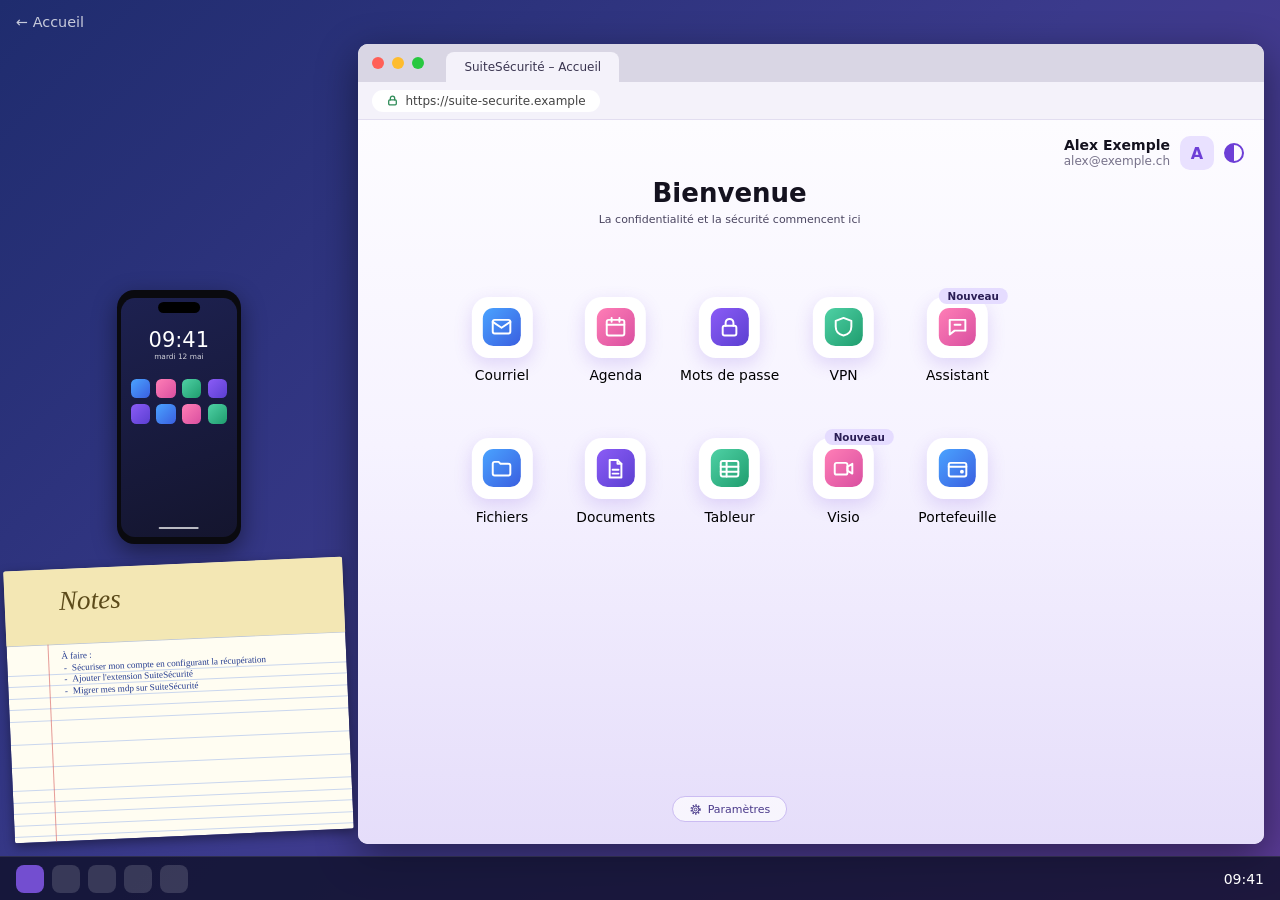
==== commit 1c8f50f5: "rajout auto-évaluation" ====
--- a/autotest.html
+++ b/autotest.html
@@ -16,8 +16,8 @@
   <!-- ===================================================== -->
   <!--  ÉTAPE 1 : le faux bureau d'ordinateur                -->
   <!-- ===================================================== -->
-  <!-- Ce bureau sert pour les étapes 1, 2 et 3 : seule la page web dans le navigateur change -->
-  <section class="etape bureau" id="etape-bureau" data-etapes="1 2 3 4">
+  <!-- Ce bureau sert pour les étapes 1 à 6 : seule la page web dans le navigateur change -->
+  <section class="etape bureau" id="etape-bureau" data-etapes="1 2 3 4 5 6">
 
     <!-- Petit lien discret pour revenir à l'accueil (en haut à gauche) -->
     <a class="lien-accueil-bureau" href="accueil.html">← Accueil</a>
@@ -50,6 +50,8 @@
            C'est un <button> désactivé (donc décoratif) : autotest.js ne l'active qu'à l'étape 4 -->
       <button type="button" class="calepin" id="calepin" disabled tabindex="-1" aria-hidden="true">
         <span class="calepin-titre">Notes</span>
+        <!-- Liste « À faire » : écrite par autotest.js depuis NOTES_CALEPIN -->
+        <span class="notes-liste" id="calepin-notes"></span>
       </button>
     </div>
 
@@ -427,21 +429,18 @@
             <!-- 2. Titre -->
             <h2 class="v-titre">Votre liste de récupération</h2>
 
-            <!-- 4. Protection du compte : « Faible » + barre de 10 segments -->
-            <div class="v-protection">
+            <!-- 4. Protection du compte : « Faible » + barre de 10 segments (réglée par les data-*, voir dessinerProtection dans autotest.js) -->
+            <div class="v-protection" data-remplis="3" data-chiffre="3" data-couleur="#e0394f" data-couleur-barre="#e0394f">
               <div class="v-protection-ligne">
                 <strong>Protection du compte</strong>
                 <span class="v-faible">Faible
                   <span class="v-bouclier" aria-hidden="true">
                     <svg viewBox="0 0 24 24"><path d="M12 2l8 3v6c0 5-3.5 8.5-8 10-4.5-1.5-8-5-8-10V5z"/></svg>
-                    <b>3</b>
+                    <b></b>
                   </span>
                 </span>
               </div>
-              <div class="v-segments" aria-hidden="true">
-                <span class="rouge"></span><span class="rouge"></span><span class="rouge"></span>
-                <span></span><span></span><span></span><span></span><span></span><span></span><span></span>
-              </div>
+              <div class="v-segments" aria-hidden="true"></div>
             </div>
 
             <!-- 5. Les deux « feuilles » empilées sous la carte (décoratives) -->
@@ -457,11 +456,16 @@
               </div>
               <h3 class="v-carte-titre">Vérifiez votre mot de passe</h3>
               <p class="v-carte-texte">Pour vous aider à vous souvenir de votre mot de passe, nous vous demanderons régulièrement de le saisir.</p>
-              <label class="v-etiquette" for="champ-mdp">Saisissez votre mot de passe actuel</label>
-              <!-- Champ spécial : c'est autotest.js qui écrit les lettres (voir MOT_DE_PASSE) -->
-              <div class="v-champ-bloc">
-                <input type="password" id="champ-mdp" class="v-champ" autocomplete="new-password"
-                       autocapitalize="off" autocorrect="off" spellcheck="false">
+              <!-- Simple texte (pas de <label for>) : il n'y a plus de vrai champ de saisie -->
+              <p class="v-etiquette" id="etiquette-mdp">Saisissez votre mot de passe actuel</p>
+              <!-- FAUX champ : ni <input>, ni <textarea>, ni contenteditable, ni <form>.
+                   Ainsi les gestionnaires de mots de passe n'ont rien à remplir.
+                   C'est autotest.js qui écrit les caractères (voir MOT_DE_PASSE) -->
+              <div class="champ-mdp">
+                <div id="champMdp" class="champ-mdp-saisie" role="textbox" tabindex="0"
+                     aria-labelledby="etiquette-mdp" aria-label="Saisissez votre mot de passe actuel">
+                  <span class="champ-mdp-texte" id="champMdpTexte"></span><span class="champ-mdp-curseur" aria-hidden="true"></span>
+                </div>
                 <button type="button" class="v-oeil" id="btn-oeil" aria-label="Afficher le mot de passe" aria-pressed="false">
                   <svg viewBox="0 0 24 24"><path d="M2 12s4-7 10-7 10 7 10 7-4 7-10 7S2 12 2 12z"/><circle cx="12" cy="12" r="3"/></svg>
                 </button>
@@ -478,7 +482,238 @@
           </div>
         </div>
 
+        <!-- ===== VUE 5 : « Ajouter l'e-mail de récupération » (étape 5) ===== -->
+        <!-- Mêmes composants que la vue « verification » (v-haut, v-titre, v-protection, v-carte, v-boutons…).
+             Seul le contenu de la carte et le bouton de droite changent.
+             La carte s'adapte à son contenu : la zone de page défile si c'est trop haut (voir .vue-email) -->
+        <div class="vue vue-compte vue-verif vue-email" id="vue-email" data-vues="email" hidden>
+          <div class="c-page">
+
+            <!-- En haut à gauche : flèche + logo (mêmes messages que la vue « verification ») -->
+            <div class="v-haut">
+              <button type="button" class="v-fleche" data-msg="demi-tour" aria-label="Retour">‹</button>
+              <button type="button" class="v-logo" data-msg="logo"><b>SuiteSécurité</b> <span>Compte</span></button>
+            </div>
+
+            <h2 class="v-titre">Votre liste de récupération</h2>
+
+            <!-- Protection du compte : « Faible » + barre de 10 segments.
+                 Les data-* règlent la barre (voir dessinerProtection dans autotest.js) :
+                 remplis = segments colorés, chiffre = nombre du bouclier, couleur / couleur-barre = couleurs -->
+            <div class="v-protection" data-remplis="3" data-chiffre="3" data-couleur="#e0394f" data-couleur-barre="#e0394f">
+              <div class="v-protection-ligne">
+                <strong>Protection du compte</strong>
+                <span class="v-faible">Faible
+                  <span class="v-bouclier" aria-hidden="true">
+                    <svg viewBox="0 0 24 24"><path d="M12 2l8 3v6c0 5-3.5 8.5-8 10-4.5-1.5-8-5-8-10V5z"/></svg>
+                    <b></b>
+                  </span>
+                </span>
+              </div>
+              <div class="v-segments" aria-hidden="true"></div>
+            </div>
+
+            <!-- La pile : 2 feuilles décoratives + la carte (la pile prend la hauteur de la carte) -->
+            <div class="e-pile">
+              <div class="v-feuille v-feuille-2" aria-hidden="true"></div>
+              <div class="v-feuille v-feuille-1" aria-hidden="true"></div>
+
+              <div class="v-carte">
+                <!-- Enveloppe ouverte (violet clair) + feuille verte « *** » + petite clé verte -->
+                <div class="e-enveloppe" aria-hidden="true">
+                  <svg viewBox="0 0 72 62">
+                    <!-- rabat ouvert -->
+                    <path d="M8 30 L36 8 L64 30 Z" fill="#ddd3ff" stroke="#b8a6ff" stroke-width="1.8"/>
+                    <!-- feuille verte avec « *** » -->
+                    <rect x="19" y="10" width="34" height="28" rx="3" fill="#d7f3e5" stroke="#2f9e6e" stroke-width="2"/>
+                    <text x="36" y="31" text-anchor="middle" font-size="18" font-weight="800" font-family="Arial, sans-serif" fill="#2f9e6e" stroke="none">***</text>
+                    <!-- devant de l'enveloppe -->
+                    <path d="M8 30 L36 47 L64 30 V54 a4 4 0 0 1 -4 4 H12 a4 4 0 0 1 -4 -4 Z" fill="#c4b5ff" stroke="#a290f5" stroke-width="1.8"/>
+                    <!-- petite clé verte -->
+                    <circle cx="57" cy="45" r="5.5" fill="#fff" stroke="#2f9e6e" stroke-width="2.6"/>
+                    <path d="M53 49 L44 58 M47 55 l3 3" fill="none" stroke="#2f9e6e" stroke-width="2.6"/>
+                  </svg>
+                </div>
+                <h3 class="v-carte-titre">Ajouter l'e-mail de récupération</h3>
+                <p class="v-carte-texte">Vous pouvez utiliser la vérification par e-mail pour récupérer l'accès à votre compte si vous oubliez votre mot de passe.</p>
+                <p class="v-etiquette" id="e-etiquette">Adresse e-mail de récupération</p>
+
+                <!-- Liste de 2 vrais boutons radio (flèches du clavier, accessibilité) ; aucun n'est présélectionné -->
+                <div class="e-liste" role="radiogroup" aria-labelledby="e-etiquette">
+                  <div class="e-choix">
+                    <input type="radio" class="e-radio" name="adresseRecup" id="choix-privee" value="privee">
+                    <label class="e-label" for="choix-privee">
+                      <span class="e-rond" aria-hidden="true"></span>
+                      <span class="e-textes">
+                        <strong>Adresse privée déjà existante</strong>
+                        <span class="e-adresse" id="adresse-privee"></span>
+                      </span>
+                    </label>
+                  </div>
+                  <div class="e-choix">
+                    <input type="radio" class="e-radio" name="adresseRecup" id="choix-nouvelle" value="nouvelle">
+                    <label class="e-label" for="choix-nouvelle">
+                      <span class="e-rond" aria-hidden="true"></span>
+                      <span class="e-textes">
+                        <strong>Nouvelle adresse créée pour la récupération</strong>
+                        <span class="e-adresse" id="adresse-nouvelle"></span>
+                      </span>
+                    </label>
+                  </div>
+                </div>
+
+                <p class="v-carte-texte">Pour nous assurer que cette adresse vous appartient bien, nous vous enverrons un e-mail contenant un lien de vérification.</p>
+              </div>
+            </div>
+
+            <!-- Deux boutons sous la carte : « Ajouter » est grisé tant qu'aucun choix n'est fait -->
+            <div class="v-boutons">
+              <button type="button" class="v-plus-tard" data-msg="plus-tard">Plus tard</button>
+              <button type="button" class="v-verifier" id="btn-ajouter" disabled>Ajouter</button>
+            </div>
+
+          </div>
+        </div>
+
+        <!-- ===== VUE 6 : « Enregistrer la phrase de récupération » (étape 6) ===== -->
+        <!-- Mêmes composants que les vues « verification » et « email » (flèche, titre, protection, pile de feuilles,
+             carte, boutons). Seuls le contenu de la carte, la barre de progression (orange, 6/10) et
+             le bouton de droite changent. -->
+        <div class="vue vue-compte vue-verif vue-email vue-phrase" id="vue-phrase" data-vues="phrase" hidden>
+          <div class="c-page">
+
+            <div class="v-haut">
+              <button type="button" class="v-fleche" data-msg="demi-tour" aria-label="Retour">‹</button>
+              <button type="button" class="v-logo" data-msg="logo"><b>SuiteSécurité</b> <span>Compte</span></button>
+            </div>
+
+            <h2 class="v-titre">Votre liste de récupération</h2>
+
+            <!-- Protection du compte : ici « Faible » en orange, bouclier « 6 », 6 segments orange -->
+            <div class="v-protection" data-remplis="6" data-chiffre="6" data-couleur="#e8890c" data-couleur-barre="#f5a524">
+              <div class="v-protection-ligne">
+                <strong>Protection du compte</strong>
+                <span class="v-faible">Faible
+                  <span class="v-bouclier" aria-hidden="true">
+                    <svg viewBox="0 0 24 24"><path d="M12 2l8 3v6c0 5-3.5 8.5-8 10-4.5-1.5-8-5-8-10V5z"/></svg>
+                    <b></b>
+                  </span>
+                </span>
+              </div>
+              <div class="v-segments" aria-hidden="true"></div>
+            </div>
+
+            <!-- La pile : 2 feuilles décoratives + la carte -->
+            <div class="e-pile">
+              <div class="v-feuille v-feuille-2" aria-hidden="true"></div>
+              <div class="v-feuille v-feuille-1" aria-hidden="true"></div>
+
+              <div class="v-carte">
+                <!-- Icône du haut (même emplacement que l'enveloppe de la vue « email ») : parchemin violet clair + petite clé verte -->
+                <div class="e-enveloppe" aria-hidden="true">
+                  <svg viewBox="0 0 72 62">
+                    <!-- le parchemin : page à coin replié -->
+                    <path d="M16 6 H46 L58 18 V52 a4 4 0 0 1 -4 4 H16 a4 4 0 0 1 -4 -4 V10 a4 4 0 0 1 4 -4 Z" fill="#ddd3ff" stroke="#a290f5" stroke-width="2"/>
+                    <path d="M46 6 V18 H58" fill="#c4b5ff" stroke="#a290f5" stroke-width="2" stroke-linejoin="round"/>
+                    <!-- lignes de texte -->
+                    <path d="M20 26 H44 M20 33 H48 M20 40 H40" fill="none" stroke="#8f7aff" stroke-width="2.6"/>
+                    <!-- petite clé verte -->
+                    <circle cx="55" cy="47" r="5.5" fill="#fff" stroke="#2f9e6e" stroke-width="2.6"/>
+                    <path d="M51 51 L42 60 M45 57 l3 3" fill="none" stroke="#2f9e6e" stroke-width="2.6"/>
+                  </svg>
+                </div>
+                <h3 class="v-carte-titre">Enregistrer la phrase de récupération</h3>
+                <p class="v-carte-texte">Si vous n'avez plus accès à votre compte SuiteSécurité, votre mot de passe de récupération vous permettra de vous connecter et de récupérer vos données. C'est le seul moyen de restaurer votre compte sans délai, assurez-vous de le conserver en lieu sûr.</p>
+
+                <!-- Boîte de téléchargement : un seul <button> (toute la boîte est cliquable, le rond aussi) -->
+                <button type="button" class="p-boite" id="btn-telecharger">
+                  <!-- Miniature d'un PDF : petite page blanche, lignes violettes, bloc lavande pointillé, barre rose -->
+                  <svg class="p-miniature" viewBox="0 0 40 52" aria-hidden="true">
+                    <rect x="1" y="1" width="38" height="50" rx="3" fill="#fff" stroke="#dcdae8" stroke-width="1.5"/>
+                    <path d="M7 9 H25 M7 14 H33" fill="none" stroke="#8f7aff" stroke-width="2"/>
+                    <rect x="7" y="20" width="26" height="14" rx="2" fill="#f1edff" stroke="#b8a6ff" stroke-width="1.2" stroke-dasharray="2 2"/>
+                    <rect x="7" y="40" width="20" height="4" rx="2" fill="#ff7eb6" stroke="none"/>
+                  </svg>
+                  <span class="p-textes">
+                    <strong>Télécharger en PDF</strong>
+                    <span class="p-fichier">suitesecurite-phrase-recuperation.pdf</span>
+                    <span class="p-taille">475.24 Ko</span>
+                  </span>
+                  <!-- Bouton rond : data-etat = initial (flèche) → charge (anneau) → ok (coche) -->
+                  <span class="p-rond" id="rond-dl" data-etat="initial" aria-hidden="true">
+                    <svg class="p-ico-fleche" viewBox="0 0 24 24"><path d="M12 4v11M7 11l5 5 5-5M5 20h14"/></svg>
+                    <svg class="p-ico-anneau" viewBox="0 0 24 24"><circle cx="12" cy="12" r="8"/></svg>
+                    <svg class="p-ico-coche" viewBox="0 0 24 24"><path d="M5 12.5l4.5 4.5L19 7"/></svg>
+                  </span>
+                </button>
+
+                <p class="v-carte-texte">Ou <button type="button" class="v-lien" data-msg="phrase-copier">copier la phrase de récupération</button> comme texte.</p>
+              </div>
+            </div>
+
+            <div class="v-boutons">
+              <button type="button" class="v-plus-tard" data-msg="plus-tard">Plus tard</button>
+              <button type="button" class="v-verifier" data-msg="phrase-termine">Terminé</button>
+            </div>
+
+          </div>
+        </div>
+
+        <!-- ===== Fenêtre « Téléchargements » (faux explorateur de fichiers Windows), étape 6 ===== -->
+        <!-- Fond transparent : il bloque les clics sur la page web derrière la fenêtre -->
+        <div class="dl-fond" id="dl-fond" hidden></div>
+        <div class="dl-fenetre" id="dl-fenetre" role="dialog" aria-label="Téléchargements" hidden>
+          <!-- Icônes de fichiers génériques (réutilisées avec <use>) -->
+          <svg width="0" height="0" style="position:absolute" aria-hidden="true" focusable="false">
+            <defs>
+              <symbol id="ico-dossier" viewBox="0 0 24 24"><path d="M2 6a2 2 0 0 1 2-2h5l2 2h9a2 2 0 0 1 2 2v10a2 2 0 0 1-2 2H4a2 2 0 0 1-2-2z" fill="#f7c948"/><path d="M2 10h20v8a2 2 0 0 1-2 2H4a2 2 0 0 1-2-2z" fill="#ffd96b"/></symbol>
+              <symbol id="ico-pdf" viewBox="0 0 24 24"><path d="M6 2h8l5 5v14a1 1 0 0 1-1 1H6a1 1 0 0 1-1-1V3a1 1 0 0 1 1-1z" fill="#fff" stroke="#9aa0ab"/><path d="M14 2v5h5" fill="#e5e7eb" stroke="#9aa0ab"/><rect x="7" y="12" width="10" height="5" rx="1" fill="#e5484d"/></symbol>
+              <symbol id="ico-image" viewBox="0 0 24 24"><rect x="3" y="4" width="18" height="16" rx="2" fill="#e6f2ff" stroke="#4a8fd8"/><circle cx="9" cy="10" r="2" fill="#f7c948"/><path d="M4 18l5-5 4 4 3-3 4 4v1H4z" fill="#4fae7b"/></symbol>
+              <symbol id="ico-exe" viewBox="0 0 24 24"><rect x="3" y="4" width="18" height="16" rx="2" fill="#fff" stroke="#8a93a3"/><rect x="3" y="4" width="18" height="4" rx="2" fill="#5b7fd1"/><rect x="7" y="11" width="4" height="4" fill="#5b7fd1"/><rect x="13" y="11" width="4" height="4" fill="#8a93a3"/></symbol>
+            </defs>
+          </svg>
+
+          <!-- Barre de titre : icône de dossier + titre ; à droite « – », « □ » (décoratifs) et « ✕ » (ferme la fenêtre) -->
+          <div class="dl-titre">
+            <svg class="dl-ico" viewBox="0 0 24 24" aria-hidden="true"><use href="#ico-dossier"/></svg>
+            <span class="dl-titre-texte">Téléchargements</span>
+            <span class="dl-bouton-deco" aria-hidden="true">–</span>
+            <span class="dl-bouton-deco" aria-hidden="true">□</span>
+            <button type="button" class="dl-bouton-deco dl-x" id="dl-fermer" aria-label="Fermer la fenêtre">✕</button>
+          </div>
+          <!-- Barre d'adresse -->
+          <div class="dl-adresse" aria-hidden="true">Ce PC › Téléchargements</div>
+          <!-- En-têtes de colonnes -->
+          <div class="dl-entete" aria-hidden="true">
+            <span>Nom</span><span>Modifié le</span><span>Type</span><span class="dl-droite">Taille</span>
+          </div>
+          <!-- Les 5 fichiers : chaque ligne est un vrai <button> (clavier). Le PDF de récupération est EN PREMIER -->
+          <div class="dl-liste">
+            <button type="button" class="dl-ligne" id="dl-pdf">
+              <span class="dl-nom"><svg class="dl-ico" viewBox="0 0 24 24" aria-hidden="true"><use href="#ico-pdf"/></svg><span>suitesecurite-phrase-recuperation.pdf</span></span>
+              <span>Aujourd'hui, 09:41</span><span>Fichier PDF</span><span class="dl-droite">476 Ko</span>
+            </button>
+            <button type="button" class="dl-ligne" data-msg="dl-facture">
+              <span class="dl-nom"><svg class="dl-ico" viewBox="0 0 24 24" aria-hidden="true"><use href="#ico-pdf"/></svg><span>facture-garage-octobre.pdf</span></span>
+              <span>Hier, 17:12</span><span>Fichier PDF</span><span class="dl-droite">132 Ko</span>
+            </button>
+            <button type="button" class="dl-ligne" data-msg="dl-photo">
+              <span class="dl-nom"><svg class="dl-ico" viewBox="0 0 24 24" aria-hidden="true"><use href="#ico-image"/></svg><span>photo-vacances.jpg</span></span>
+              <span>12/11/2026</span><span>Fichier JPG</span><span class="dl-droite">2 480 Ko</span>
+            </button>
+            <button type="button" class="dl-ligne" data-msg="dl-plan">
+              <span class="dl-nom"><svg class="dl-ico" viewBox="0 0 24 24" aria-hidden="true"><use href="#ico-image"/></svg><span>plan-salle-reunion.png</span></span>
+              <span>08/11/2026</span><span>Fichier PNG</span><span class="dl-droite">318 Ko</span>
+            </button>
+            <button type="button" class="dl-ligne" data-msg="dl-exe">
+              <span class="dl-nom"><svg class="dl-ico" viewBox="0 0 24 24" aria-hidden="true"><use href="#ico-exe"/></svg><span>installation-visionneuse.exe</span></span>
+              <span>02/11/2026</span><span>Application</span><span class="dl-droite">58 214 Ko</span>
+            </button>
+          </div>
+        </div>
+
         <!-- Bulle de message humoristique (centrée dans la zone de page) -->
+
         <div class="toast-zone">
           <div class="toast" id="toast" role="status" aria-live="polite" hidden></div>
         </div>
@@ -487,22 +722,38 @@
 
     <!-- Bulle de dialogue (étape 4 seulement) : pointe vers le calepin, non cliquable -->
     <div class="bulle-calepin" id="bulle-calepin" hidden>J'ai noté mon mot de passe dans mon calepin secret</div>
+
+    <!-- Bulles de dialogue de l'étape 6 (même style que la bulle de l'étape 4) :
+         la 1re pose la question et propose 2 réponses (écrites par autotest.js depuis REPONSES_PDF),
+         la 2e (sous la 1re) répond « mauvaise idée » puis disparaît seule -->
+    <div class="bulles-dialogue">
+      <div class="bulle-calepin bulle-dialogue" id="bulle-pdf" hidden>
+        <p class="bulle-texte">Hmm... j'en fais quoi... ?</p>
+        <div class="bulle-reponses" id="bulle-reponses"></div>
+      </div>
+      <div class="bulle-calepin bulle-dialogue" id="bulle-mauvaise" hidden>Non, c'est une mauvaise idée en fait...</div>
+    </div>
 
     <!-- Calepin ouvert en grand (étape 4) : fond assombri + même calepin en grand.
          Page 1 = texte sans importance ; au survol, elle se tourne et dévoile la page 2 -->
     <div class="carnet-fond" id="carnet-fond" hidden>
       <div class="carnet" id="carnet" role="dialog" aria-label="Calepin">
         <div class="carnet-pages">
-          <!-- Page 2 (dessous) : le mot de passe est écrit par autotest.js -->
+          <!-- Page 2 (dessous) : les valeurs sont écrites par autotest.js depuis les constantes -->
           <div class="carnet-page carnet-page-2">
             <span class="calepin-titre">Notes</span>
             <p>Mon mot de passe :</p>
             <p class="carnet-mdp" id="carnet-mdp"></p>
+            <p class="carnet-suite">Adresse de récupération :</p>
+            <p class="carnet-petit" id="carnet-adresse"></p>
+            <p class="carnet-suite">Mot de passe de l'adresse :</p>
+            <p class="carnet-petit" id="carnet-mdp-adresse"></p>
           </div>
           <!-- Page 1 (dessus) : focalisable au clavier pour tourner la page -->
           <div class="carnet-page carnet-page-1" tabindex="0" aria-label="Page 1 : tourner la page">
             <span class="calepin-titre">Notes</span>
-            <p>À faire : appeler le garage, acheter du café, rendez-vous mardi 14 h.</p>
+            <!-- Même liste « À faire » que le petit calepin : écrite par autotest.js depuis NOTES_CALEPIN -->
+            <div class="notes-liste" id="carnet-notes"></div>
             <span class="carnet-coin"></span>
           </div>
         </div>
@@ -518,15 +769,19 @@
         <span class="tache"></span>
         <span class="tache"></span>
         <span class="tache"></span>
+        <!-- Visible seulement quand la fenêtre Téléchargements est ouverte (décorative) -->
+        <span class="tache tache-dl" id="tache-dl" hidden>
+          <svg viewBox="0 0 24 24"><use href="#ico-dossier"/></svg>Téléchargements
+        </span>
       </div>
       <span class="taskbar-heure">09:41</span>
     </div>
   </section>
 
   <!-- ===================================================== -->
-  <!--  ÉTAPE 5 : provisoire                                 -->
+  <!--  ÉTAPE 7 : provisoire                                 -->
   <!-- ===================================================== -->
-  <section class="etape etape-carte" id="etape-5" data-etapes="5" hidden>
+  <section class="etape etape-carte" id="etape-7" data-etapes="7" hidden>
     <div class="carte accueil">
       <h1>Auto-test</h1>
       <p>Suite de l'auto-test : en construction.</p>
--- a/autotest.css
+++ b/autotest.css
@@ -1103,7 +1103,8 @@
   gap: 0.7cqw;
 }
 .v-protection-ligne { display: flex; align-items: center; justify-content: space-between; }
-.v-faible { display: inline-flex; align-items: center; gap: 0.5cqw; font-weight: 800; color: #e0394f; }
+/* Couleurs réglables : --prot-couleur (texte + bouclier) et --prot-barre (segments), posées par autotest.js */
+.v-faible { display: inline-flex; align-items: center; gap: 0.5cqw; font-weight: 800; color: var(--prot-couleur, #e0394f); }
 .v-bouclier {
   position: relative;
   width: max(1.9cqw, 20px);
@@ -1111,7 +1112,7 @@
   display: grid;
   place-items: center;
 }
-.v-bouclier svg { position: absolute; inset: 0; width: 100%; height: 100%; fill: #e0394f; stroke: none; }
+.v-bouclier svg { position: absolute; inset: 0; width: 100%; height: 100%; fill: var(--prot-couleur, #e0394f); stroke: none; }
 .v-bouclier b { position: relative; margin-top: -1px; font-size: var(--t); color: #fff; }
 .v-segments { display: flex; gap: 0.35cqw; }
 .v-segments span {
@@ -1120,7 +1121,7 @@
   background: #e4e3ec;
   border-radius: 99px;
 }
-.v-segments .rouge { background: #e0394f; }
+.v-segments .plein { background: var(--prot-barre, #e0394f); }   /* segment coloré */
 
 /* 5. Les deux « feuilles » empilées sous la carte */
 .v-feuille {
@@ -1170,21 +1171,46 @@
 .v-carte-titre { margin: 0; text-align: center; font-size: var(--t-fort); font-weight: 800; }
 .v-carte-texte { margin: 0; line-height: 1.35; color: #4a4560; }
 .v-etiquette { margin: 0.4cqw 0 0; font-weight: 700; }   /* annule le style global de label */
-.v-champ-bloc { position: relative; flex: none; }
-.v-champ {
-  width: 100%;
+/* FAUX champ de mot de passe (ce n'est pas un <input> : voir autotest.html) */
+.champ-mdp {
+  position: relative;
+  flex: none;
+  display: flex;
   height: max(3cqw, 32px);
-  padding: 0 max(3cqw, 34px) 0 1cqw;
-  font: inherit;
+  background: #fff;
+  border: 2px solid #6d4aff;                    /* bordure violette */
+  border-radius: 0.9cqw;
+}
+/* Léger halo violet quand le champ (ou son œil) a le focus */
+.champ-mdp:focus-within { box-shadow: 0 0 0 0.3cqw rgba(109, 74, 255, 0.18); }
+/* Zone où s'affichent les caractères (reçoit le focus) */
+.champ-mdp-saisie {
+  flex: 1;
+  min-width: 0;
+  display: flex;
+  align-items: center;
+  padding: 0 max(3cqw, 34px) 0 1cqw;           /* place à droite pour l'œil */
   font-size: var(--t-fort);
   color: #1d1a3a;
-  caret-color: #6d4aff;                         /* curseur bien visible */
-  background: #fff;
-  border: 2px solid #6d4aff;                    /* bordure violette = état « focus » */
-  border-radius: 0.9cqw;
-  box-shadow: 0 0 0 0.3cqw rgba(109, 74, 255, 0.18);   /* léger halo */
-  outline: none;
-}
+  white-space: pre;
+  overflow: hidden;
+  outline: none;                                /* le halo du conteneur remplace le contour */
+  cursor: text;
+  user-select: none;                            /* texte non sélectionnable */
+  -webkit-user-select: none;
+}
+.champ-mdp-texte { white-space: pre; }
+/* Curseur clignotant simulé : visible seulement quand le champ a le focus */
+.champ-mdp-curseur {
+  display: none;
+  width: 2px;
+  height: 1.3em;
+  margin-left: 1px;
+  background: #6d4aff;
+  animation: curseur-clignote 1s steps(1) infinite;
+}
+.champ-mdp-saisie:focus .champ-mdp-curseur { display: block; }
+@keyframes curseur-clignote { 50% { opacity: 0; } }
 .v-oeil {
   position: absolute;
   right: 0.9cqw;
@@ -1242,6 +1268,143 @@
   50%  { transform: scale(1.06); box-shadow: 0 0 0 0.9cqw rgba(37, 160, 138, 0); }
   100% { transform: scale(1);    box-shadow: 0 0 0 0 rgba(37, 160, 138, 0); }
 }
+
+/* =====================================================
+   VUE « E-MAIL DE RÉCUPÉRATION » (étape 5)
+   Elle réutilise les composants de la vue « verification » (.v-haut, .v-titre, .v-protection,
+   .v-feuille, .v-carte, .v-boutons, .v-verifier…). Ici la carte est plus haute et s'adapte à
+   son contenu : les éléments sont donc posés les uns sous les autres (pas en position absolue)
+   et c'est la zone de page qui défile si c'est trop haut.
+   ===================================================== */
+.vue-email {
+  overflow-x: hidden;
+  overflow-y: auto;                              /* défilement vertical si la page dépasse la fenêtre */
+  scrollbar-width: thin;                         /* barre discrète */
+  scrollbar-color: #cfcbe3 transparent;
+}
+.vue-email .c-page {
+  position: relative;
+  inset: auto;
+  min-height: 100%;
+  padding-bottom: 4cqw;
+}
+/* Le haut reste en haut à gauche ; titre, protection, pile et boutons se suivent dans la colonne étroite */
+.vue-email .v-haut { top: 2.2cqw; }
+.vue-email .v-titre,
+.vue-email .v-protection,
+.vue-email .e-pile,
+.vue-email .v-boutons {
+  position: relative;                            /* dans le flux (plus en position absolue) */
+  inset: auto;
+  margin-left: 46%;
+  width: 36%;
+}
+.vue-email .v-titre { padding-top: 6cqw; }
+.vue-email .v-protection { margin-top: 2.6cqw; }
+.vue-email .e-pile { margin-top: 2cqw; }
+.vue-email .v-boutons { margin-top: 3.6cqw; height: max(3cqw, 34px); }
+
+/* La pile prend la hauteur de la carte ; les feuilles dépassent un peu sous elle */
+.vue-email .v-feuille { top: 0; }
+.vue-email .v-feuille-1 { left: 1.2cqw; right: 1.2cqw; width: auto; height: auto; bottom: -1cqw; }
+.vue-email .v-feuille-2 { left: 2.4cqw; right: 2.4cqw; width: auto; height: auto; bottom: -2cqw; }
+.vue-email .v-carte {
+  position: relative;
+  left: auto; top: auto;
+  width: auto;
+  height: auto;                                  /* s'adapte au contenu */
+  padding-bottom: 3.5cqw;                        /* espace vide en bas de la carte */
+}
+
+/* Enveloppe en haut de la carte (décorative) */
+.e-enveloppe { flex: none; align-self: center; width: max(6cqw, 56px); }
+.e-enveloppe svg { display: block; width: 100%; height: auto; }
+
+/* Liste de choix (boutons radio) */
+.e-liste { display: flex; flex-direction: column; gap: 0.8cqw; }
+.e-choix { position: relative; }
+/* Le vrai bouton radio reste dans la page (clavier, lecteurs d'écran) mais est invisible :
+   c'est le <label> qui dessine la boîte */
+.e-radio {
+  position: absolute;
+  inset: 0;
+  width: 100%;
+  height: 100%;
+  margin: 0;
+  opacity: 0;
+  pointer-events: none;
+}
+.e-label {
+  display: flex;
+  align-items: center;
+  gap: 1cqw;
+  margin: 0;                                     /* annule le style global de label */
+  padding: 0.9cqw 1.1cqw;
+  font-weight: 400;
+  cursor: pointer;
+  background: #fff;
+  border: 1px solid #dcdae8;                     /* fine bordure gris clair */
+  border-radius: 10px;
+  transition: border-color 0.15s ease, background 0.15s ease, box-shadow 0.15s ease;
+}
+.e-label:hover { border-color: rgba(109, 74, 255, 0.5); }
+.e-textes { display: flex; flex-direction: column; gap: 0.2cqw; min-width: 0; }
+.e-textes strong { font-weight: 700; }
+.e-adresse { color: #6b6784; overflow-wrap: anywhere; }
+/* Rond du bouton radio */
+.e-rond {
+  flex: none;
+  width: max(1.5cqw, 16px);
+  height: max(1.5cqw, 16px);
+  background: #fff;
+  border: 2px solid #b9b5cc;
+  border-radius: 50%;
+}
+/* Choix sélectionné : bordure violette de 2 px (1 px + 1 px d'ombre), fond violet très pâle, rond rempli */
+.e-radio:checked + .e-label {
+  background: #f4f0ff;
+  border-color: #6d4aff;
+  box-shadow: inset 0 0 0 1px #6d4aff;
+}
+.e-radio:checked + .e-label .e-rond {
+  background: #6d4aff;
+  border-color: #6d4aff;
+  box-shadow: inset 0 0 0 2.5px #f4f0ff;         /* petit anneau clair autour du point violet */
+}
+/* Navigation au clavier : contour bien visible */
+.e-radio:focus-visible + .e-label { outline: 2px solid #6d4aff; outline-offset: 2px; }
+
+/* =====================================================
+   NOTES « À FAIRE » du calepin (page 1) : MÊME mise en page sur le petit calepin et le calepin ouvert.
+   Toutes les tailles sont en cqw (largeur du calepin) : le texte suit la taille du calepin.
+   Les hauteurs sont des multiples de 3,4 cqw (écart entre deux lignes du papier).
+   ===================================================== */
+.notes-liste {
+  display: block;
+  text-align: left;
+  font-family: "Segoe Script", "Comic Sans MS", cursive;   /* même écriture manuscrite que le reste */
+  font-size: 2.7cqw;
+  line-height: 3.4cqw;
+  color: #243b8f;                               /* encre bleue */
+  user-select: none;
+  -webkit-user-select: none;
+}
+/* Sur le petit calepin : posée au même endroit que le texte du calepin ouvert (sous la bande, après la marge) */
+.calepin .notes-liste {
+  position: absolute;
+  top: 24.2cqw;
+  left: 16cqw;
+  right: 4cqw;
+}
+.notes-titre { display: block; }
+/* Une tâche : petit tiret à gauche, et si la ligne est longue, la suite passe dessous avec un retrait */
+.notes-ligne {
+  position: relative;
+  display: block;
+  padding-left: 3cqw;
+  overflow-wrap: anywhere;                      /* ne dépasse jamais du papier */
+}
+.notes-ligne::before { content: "-"; position: absolute; left: 0.6cqw; }
 
 /* =====================================================
    BULLE DE DIALOGUE (étape 4) : colonne de gauche, sous « ← Accueil »
@@ -1282,6 +1445,204 @@
 }
 
 /* =====================================================
+   VUE « PHRASE DE RÉCUPÉRATION » (étape 6)
+   Elle réutilise la mise en page de la vue « email » (.vue-email) et les composants de la
+   vue « verification ». Ici : seulement la boîte de téléchargement et son bouton rond.
+   ===================================================== */
+/* Boîte de téléchargement : un <button> qui ressemble à une carte */
+.p-boite {
+  display: flex;
+  align-items: center;
+  gap: 1.2cqw;
+  width: 100%;
+  padding: 0.9cqw 1.1cqw;
+  text-align: left;
+  color: inherit;
+  background: #fff;
+  border: 1px solid #dcdae8;                     /* fine bordure gris clair */
+  border-radius: 10px;
+  transition: border-color 0.15s ease, background 0.15s ease;
+}
+.p-boite:hover { border-color: rgba(109, 74, 255, 0.5); background: #faf9ff; }
+.p-miniature { flex: none; width: max(3.4cqw, 36px); height: auto; }
+.p-textes { flex: 1; min-width: 0; display: flex; flex-direction: column; gap: 0.2cqw; }
+.p-textes strong { font-weight: 700; }
+.p-fichier { color: #6b6784; overflow-wrap: anywhere; }     /* peut passer sur 2 lignes */
+.p-taille { color: #6b6784; font-size: 0.9em; }
+
+/* Bouton rond (décoratif : c'est la boîte qui est le vrai bouton) */
+.p-rond {
+  position: relative;
+  flex: none;
+  width: max(2.6cqw, 30px);
+  height: max(2.6cqw, 30px);
+  color: #6d4aff;
+  background: #fff;
+  border: 1px solid #cfc9e6;                     /* contour fin */
+  border-radius: 50%;
+}
+.p-rond svg {
+  position: absolute;
+  inset: 22%;
+  width: 56%;
+  height: 56%;
+  display: none;                                 /* une seule icône à la fois (voir data-etat) */
+}
+.p-rond[data-etat="initial"] .p-ico-fleche,
+.p-rond[data-etat="charge"] .p-ico-anneau,
+.p-rond[data-etat="ok"] .p-ico-coche { display: block; }
+.p-ico-anneau { stroke-dasharray: 30 20; animation: p-tourne 0.8s linear infinite; }
+.p-ico-coche { color: #2f9e6e; stroke-width: 2.6; animation: p-coche 0.25s ease-out; }
+.p-rond[data-etat="ok"] { border-color: #2f9e6e; }
+@keyframes p-tourne { to { transform: rotate(360deg); } }
+@keyframes p-coche { from { transform: scale(0.4); opacity: 0; } to { transform: scale(1); opacity: 1; } }
+
+/* =====================================================
+   FENÊTRE « TÉLÉCHARGEMENTS » (faux explorateur Windows 11 clair), posée sur la page web
+   Tailles en px (la fenêtre n'est pas dans une vue en cqw).
+   ===================================================== */
+/* Fond transparent : bloque les clics sur la page web derrière (sous la bulle de message, z-index 10) */
+.dl-fond { position: absolute; inset: 0; z-index: 7; background: rgba(20, 18, 40, 0.12); }
+.dl-fenetre {
+  position: absolute;
+  inset: 0;
+  z-index: 8;
+  width: 55%;
+  min-width: 580px;                              /* assez large pour les noms de fichiers sur un petit écran */
+  max-width: calc(100% - 24px);
+  height: fit-content;
+  margin: auto;                                  /* centrée dans la page */
+  display: flex;
+  flex-direction: column;
+  font-family: "Segoe UI", system-ui, sans-serif;
+  font-size: 13px;
+  color: #1b1b1b;
+  background: #fbfbfb;
+  border: 1px solid #c9c9d1;
+  border-radius: 10px;
+  overflow: hidden;
+  box-shadow: 0 18px 48px rgba(0, 0, 0, 0.4);    /* ombre portée */
+  animation: dl-ouverture 0.25s ease-out;        /* fondu + léger agrandissement */
+}
+.dl-fond[hidden],
+.dl-fenetre[hidden],
+.tache-dl[hidden] { display: none !important; }
+@keyframes dl-ouverture {
+  from { opacity: 0; transform: scale(0.95); }
+  to   { opacity: 1; transform: scale(1); }
+}
+/* Barre de titre */
+.dl-titre {
+  display: flex;
+  align-items: center;
+  height: 36px;
+  padding-left: 12px;
+  background: #eef1f7;
+}
+.dl-titre-texte { flex: 1; margin-left: 8px; }
+.dl-ico { flex: none; width: 18px; height: 18px; }
+.dl-bouton-deco {
+  width: 46px;
+  height: 100%;
+  display: grid;
+  place-items: center;
+  font: inherit;
+  font-size: 14px;
+  color: #1b1b1b;
+  background: none;
+  border: 0;
+}
+/* Seul « ✕ » fonctionne (rouge au survol, comme sous Windows) */
+.dl-x { cursor: pointer; }
+.dl-x:hover { color: #fff; background: #c42b1c; }
+.dl-x:focus-visible { outline: 2px solid #0067c0; outline-offset: -3px; }
+/* Barre d'adresse */
+.dl-adresse {
+  margin: 8px 12px;
+  padding: 5px 12px;
+  background: #fff;
+  border: 1px solid #dcdce4;
+  border-radius: 6px;
+}
+/* En-têtes de colonnes + lignes : même grille de 4 colonnes */
+.dl-entete,
+.dl-ligne {
+  display: grid;
+  grid-template-columns: minmax(0, 1fr) 114px 76px 64px;   /* Nom prend la place restante */
+  align-items: center;
+  column-gap: 6px;
+}
+.dl-entete { padding: 4px 15px; color: #5d5d66; border-bottom: 1px solid #e4e4ea; }
+.dl-droite { text-align: right; }
+.dl-liste { display: flex; flex-direction: column; gap: 2px; padding: 6px 8px 12px; }
+.dl-ligne {
+  width: 100%;
+  min-height: 32px;
+  padding: 4px 6px;
+  font: inherit;
+  text-align: left;
+  color: inherit;
+  cursor: pointer;
+  background: transparent;
+  border: 1px solid transparent;
+  border-radius: 4px;
+}
+.dl-ligne span { overflow: hidden; text-overflow: ellipsis; white-space: nowrap; }
+.dl-nom { display: flex; align-items: center; gap: 8px; min-width: 0; }
+.dl-ligne:hover { background: #e5f3ff; }                          /* survol */
+.dl-ligne.selection { background: #cce8ff; border-color: #7fbbe9; }  /* ligne sélectionnée */
+.dl-ligne:focus-visible { outline: 2px solid #0067c0; outline-offset: -2px; }
+
+/* Pastille « Téléchargements » dans la barre des tâches (décorative) */
+.tache-dl {
+  display: flex;
+  align-items: center;
+  gap: 6px;
+  width: auto;
+  padding: 0 12px;
+  font-size: 12px;
+  color: #fff;
+  background: rgba(255, 255, 255, 0.22);
+  border-bottom: 2px solid #8b5cf6;
+}
+.tache-dl svg { width: 16px; height: 16px; }
+
+/* =====================================================
+   BULLES DE DIALOGUE de l'étape 6 : même style que .bulle-calepin (étape 4),
+   empilées dans la colonne de gauche, sous « ← Accueil »
+   ===================================================== */
+.bulles-dialogue {
+  position: absolute;
+  left: 16px;
+  top: 44px;
+  z-index: 6;
+  width: calc(28% - 32px);
+  max-width: 330px;
+  display: flex;
+  flex-direction: column;
+  gap: 16px;
+  pointer-events: none;
+}
+/* Les bulles sont posées DANS la colonne (pas en position absolue) */
+.bulle-dialogue { position: relative; left: auto; top: auto; width: auto; max-width: none; }
+.bulle-texte { margin: 0; font-weight: 700; }
+.bulle-reponses { display: flex; flex-direction: column; gap: 6px; margin-top: 8px; }
+.bulle-reponse {
+  padding: 7px 12px;
+  font: inherit;
+  font-size: 13px;
+  text-align: left;
+  color: #1d1a3a;
+  cursor: pointer;
+  pointer-events: auto;                          /* seules les réponses sont cliquables */
+  background: #f1edff;
+  border: 1px solid #cfc3ff;
+  border-radius: 14px;
+}
+.bulle-reponse:hover { background: #e5ddff; }
+.bulle-reponse:focus-visible { outline: 2px solid #6d4aff; outline-offset: 2px; }
+
+/* =====================================================
    CALEPIN OUVERT (étape 4) : fond assombri + même calepin en grand
    ===================================================== */
 .carnet-fond {
@@ -1332,6 +1693,17 @@
   line-height: 6.8cqw !important;
   font-weight: 700;
   letter-spacing: 0.04em;
+  word-break: break-all;
+}
+/* Adresse de récupération et son mot de passe : même écriture, un peu plus petits que le mot de passe.
+   Toutes les hauteurs sont des multiples de 3,4 cqw (l'écart entre deux lignes du papier). */
+.carnet-page .carnet-suite { margin-top: 3.4cqw; }
+.carnet-page .carnet-petit {
+  margin-top: 3.4cqw;
+  font-size: 3.2cqw;
+  line-height: 3.4cqw;
+  font-weight: 700;
+  letter-spacing: 0.03em;
   word-break: break-all;
 }
 
@@ -1379,7 +1751,7 @@
 .carnet-fermer:focus-visible { outline: 2px solid #243b8f; outline-offset: 2px; }
 
 /* =====================================================
-   ÉTAPE 5 (provisoire) : une carte centrée
+   ÉTAPE 6 (provisoire) : une carte centrée
    ===================================================== */
 .etape-carte {
   min-height: 100vh;
@@ -1420,6 +1792,7 @@
   .c-bouton,
   .r-bouton-rose,
   .r-ligne,
+  .e-label,
   .calepin,
   .v-boutons button { transition: none; }
   /* Sans animation : la page 2 du calepin apparaît simplement au survol */
@@ -1428,6 +1801,11 @@
   .carnet-fond,
   .carnet,
   .v-verifier.pret { animation: none; }
+  .champ-mdp-curseur { animation: none; }       /* curseur fixe, sans clignotement */
+  .dl-fenetre,
+  .p-ico-anneau,
+  .p-ico-coche { animation: none; }            /* fenêtre sans animation d'ouverture, anneau fixe */
+  .p-boite { transition: none; }
   .calepin:not(:disabled):hover { transform: rotate(-2.5deg); }
   .service:hover .carre { transform: none; }
 }
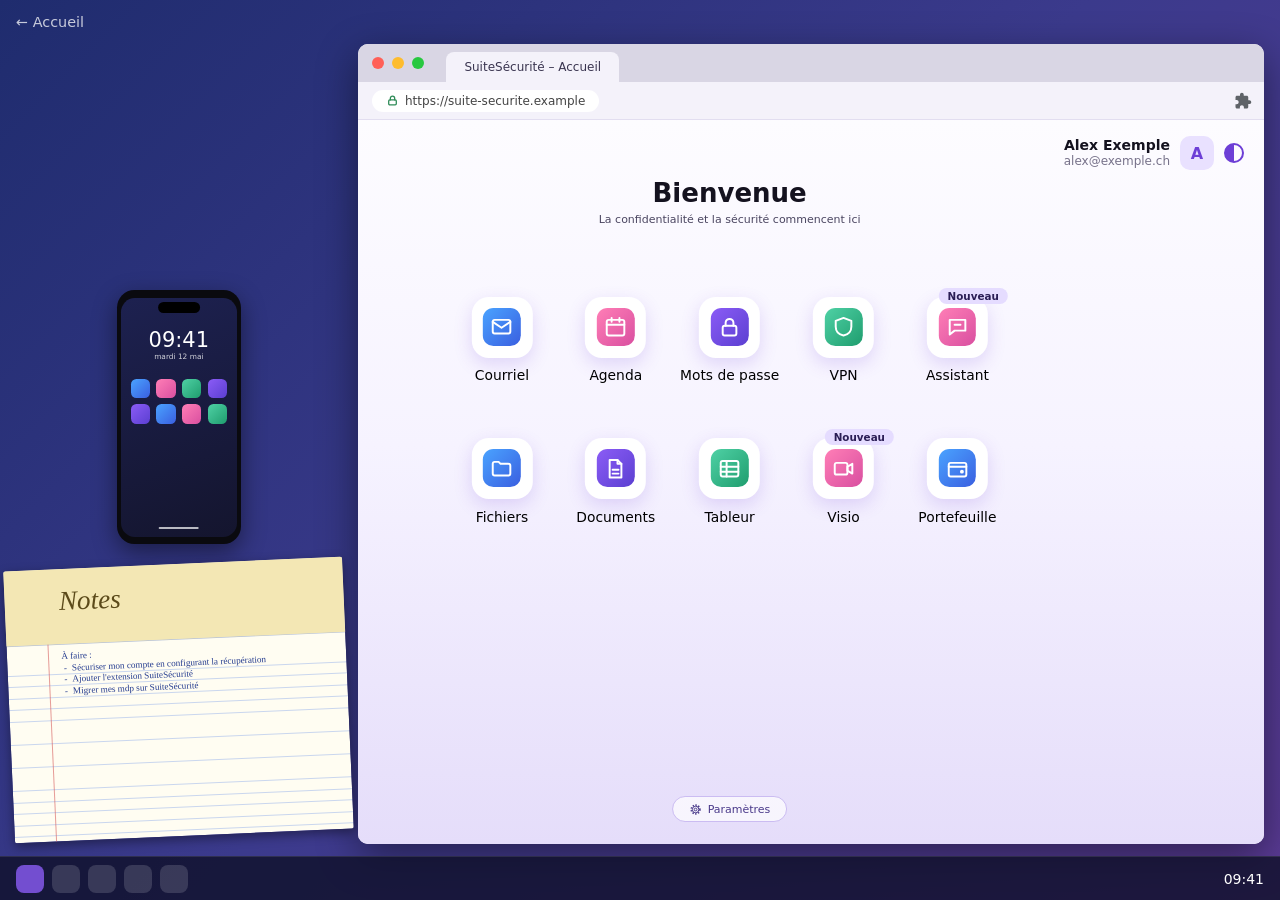
==== commit c2e24cb7: "rajout auto-évaluation" ====
--- a/autotest.html
+++ b/autotest.html
@@ -16,8 +16,8 @@
   <!-- ===================================================== -->
   <!--  ÉTAPE 1 : le faux bureau d'ordinateur                -->
   <!-- ===================================================== -->
-  <!-- Ce bureau sert pour les étapes 1 à 6 : seule la page web dans le navigateur change -->
-  <section class="etape bureau" id="etape-bureau" data-etapes="1 2 3 4 5 6">
+  <!-- Ce bureau sert pour les étapes 1 à 7 : seule la page web dans le navigateur change -->
+  <section class="etape bureau" id="etape-bureau" data-etapes="1 2 3 4 5 6 7">
 
     <!-- Petit lien discret pour revenir à l'accueil (en haut à gauche) -->
     <a class="lien-accueil-bureau" href="accueil.html">← Accueil</a>
@@ -67,11 +67,28 @@
       </div>
 
       <!-- Barre d'adresse : cadenas + adresse -->
-      <div class="fenetre-adresse" aria-hidden="true">
-        <span class="adresse">
+      <div class="fenetre-adresse">
+        <span class="adresse" aria-hidden="true">
           <svg viewBox="0 0 24 24" class="cadenas"><rect x="5" y="11" width="14" height="9" rx="2"/><path d="M8 11V8a4 4 0 0 1 8 0v3"/></svg>
           <span id="adresse-texte">https://suite-securite.example</span>
         </span>
+
+        <!-- Bouton « Extensions » (pièce de puzzle), à droite de la barre d'adresse.
+             Visible à toutes les étapes, mais actif seulement à l'étape 7 (voir preparerExtensions dans autotest.js) -->
+        <div class="ext-zone">
+          <button type="button" class="ext-bouton" id="btn-extensions" aria-label="Extensions"
+                  aria-haspopup="true" aria-expanded="false" aria-controls="ext-panneau" aria-disabled="true" tabindex="-1">
+            <svg viewBox="0 0 24 24" aria-hidden="true"><path d="M20.5 11H19V7c0-1.1-.9-2-2-2h-4V3.5C13 2.12 11.88 1 10.5 1S8 2.12 8 3.5V5H4c-1.1 0-1.99.9-1.99 2v3.8H3.5c1.49 0 2.7 1.21 2.7 2.7s-1.21 2.7-2.7 2.7H2V20c0 1.1.9 2 2 2h3.8v-1.5c0-1.49 1.21-2.7 2.7-2.7 1.49 0 2.7 1.21 2.7 2.7V22H17c1.1 0 2-.9 2-2v-4h1.5c1.38 0 2.5-1.12 2.5-2.5S21.88 11 20.5 11z"/></svg>
+          </button>
+          <!-- Petit panneau (étape 7) : un titre, un trait fin et une seule entrée -->
+          <div class="ext-panneau" id="ext-panneau" role="group" aria-label="Extensions" hidden>
+            <p class="ext-titre">Extensions</p>
+            <button type="button" class="ext-entree" id="btn-gerer-ext">
+              <svg viewBox="0 0 24 24" aria-hidden="true"><circle cx="12" cy="12" r="8" stroke-dasharray="2.6 2.6" stroke-width="3"/><circle cx="12" cy="12" r="6"/><circle cx="12" cy="12" r="2.5"/></svg>
+              Gérer les extensions
+            </button>
+          </div>
+        </div>
       </div>
 
       <!-- Zone de la page web simulée -->
@@ -165,11 +182,11 @@
 
         </div> <!-- fin de la vue « accueil » -->
 
-        <!-- ===== VUES 2 et 3 : pages « Compte » (étape 2) et « Récupération » (étape 3) ===== -->
+        <!-- ===== VUES 2, 3 et 7 : pages « Compte » (étape 2) et « Récupération » (étapes 3 et 7) ===== -->
         <!-- Le menu de gauche et la barre du haut sont COMMUNS aux deux pages :
              seul le contenu (.c-contenu) change, selon data-sous. -->
         <!-- Tout est placé en % (position) et en cqw (tailles) pour garder les proportions -->
-        <div class="vue vue-compte" data-vues="compte recuperation" hidden>
+        <div class="vue vue-compte" data-vues="compte recuperation recuperation-complet" hidden>
           <div class="c-page">
 
             <!-- Menu latéral gauche -->
@@ -194,7 +211,7 @@
               </button>
               <!-- « Récupération » : depuis la page Compte, ouvre la page Récupération (étape 3) ;
                    quand on y est déjà, affiche un message -->
-              <button type="button" class="c-entree" id="btn-recuperation" data-vue-menu="recuperation">
+              <button type="button" class="c-entree" id="btn-recuperation" data-vue-menu="recuperation recuperation-complet">
                 <svg viewBox="0 0 24 24"><path d="M4 12a8 8 0 1 0 3-6.2"/><path d="M4 4v4h4"/></svg><span>Récupération</span>
                 <span class="c-point" aria-hidden="true"></span>
               </button>
@@ -213,6 +230,14 @@
               <button type="button" class="c-entree" data-msg="menu-parrainer">
                 <svg viewBox="0 0 24 24"><rect x="3" y="9" width="18" height="12" rx="1"/><path d="M12 9v12M3 13h18M12 9C9 9 8 4 11 4c2 0 1 5 1 5zM12 9c3 0 4-5 1-5-2 0-1 5-1 5z"/></svg><span>Parrainer un ami</span>
               </button>
+
+              <!-- Bas du menu (collé au bord inférieur) : petite flèche, lien, barre de stockage et chiffres -->
+              <div class="c-menu-bas">
+                <button type="button" class="c-menu-fleche" data-msg="menu-reduire" aria-label="Réduire le menu">▸</button>
+                <button type="button" class="c-menu-lien" data-msg="menu-parametres">Paramètres de l'application</button>
+                <div class="c-stockage" aria-hidden="true"><span class="c-stockage-plein"></span></div>
+                <div class="c-stockage-texte" aria-hidden="true"><span>1.20 Go / 5.00 Go</span><span>1.0.0</span></div>
+              </div>
             </nav>
 
             <!-- Barre du haut -->
@@ -325,92 +350,21 @@
 
             </div> <!-- fin du contenu « compte » -->
 
-            <!-- ===== Contenu de la page « Récupération » (étape 3) ===== -->
+            <!-- ===== Contenu de la page « Récupération » : un bloc par ÉTAT ===== -->
+            <!-- Les deux blocs sont vides : autotest.js les remplit à partir de ETATS_RECUPERATION
+                 (état « faible » = étape 3, état « complet » = étape 7). Même mise en page, contenu différent. -->
             <div class="c-contenu" data-sous="recuperation" hidden>
               <!-- Zone qui défile (le menu et la barre du haut, eux, restent fixes) -->
               <div class="r-defile">
-                <div class="r-colonne">
-
-                  <!-- 1. Titre + paragraphe -->
-                  <h2 class="r-titre">Récupération</h2>
-                  <p class="r-intro">Le chiffrement de bout en bout de SuiteSécurité signifie que seul vous pouvez déverrouiller vos données. Configurez des options de récupération afin de ne jamais perdre vos accès.</p>
-
-                  <!-- 2. Carte « Capacité de récupération » -->
-                  <section class="r-carte">
-                    <div class="r-entete">
-                      <span class="r-bouclier" aria-hidden="true">
-                        <svg viewBox="0 0 24 24"><path d="M12 2l8 3v6c0 5-3.5 8.5-8 10-4.5-1.5-8-5-8-10V5z"/></svg>
-                        <b>3/10</b>
-                      </span>
-                      <strong class="r-cap-titre">Capacité de récupération</strong>
-                      <span class="r-faible">Faible
-                        <button type="button" class="c-info r-info" data-msg="info-faible" aria-label="Information"><svg viewBox="0 0 24 24"><circle cx="12" cy="12" r="9"/><path d="M12 11v6M12 7.5v.01"/></svg></button>
-                      </span>
-                      <!-- Barre de 10 segments : les 3 premiers rouges -->
-                      <div class="r-segments" aria-hidden="true">
-                        <span class="rouge"></span><span class="rouge"></span><span class="rouge"></span>
-                        <span></span><span></span><span></span><span></span><span></span><span></span><span></span>
-                      </div>
-                    </div>
-                    <div class="r-corps">
-                      <strong>Évitez toute perte de données en prenant quelques précautions.</strong>
-                      <p class="r-gris">Votre configuration de récupération est incomplète. Si vous oubliez votre mot de passe, vous risquez toujours de ne plus pouvoir accéder à vos e-mails, à vos fichiers et à vos mots de passe.</p>
-                      <!-- SEUL élément qui change de page : étape 4 -->
-                      <button type="button" class="r-bouton-rose" id="btn-methodes">Ajouter des méthodes de récupération</button>
-                    </div>
-                  </section>
-
-                  <!-- 3. Options de réinitialisation du mot de passe -->
-                  <h3 class="r-section">Options de réinitialisation du mot de passe</h3>
-                  <p class="r-gris r-section-texte">Ceci permet de récupérer les accès à votre compte SuiteSécurité mais ne permet de récupérer vos données chiffrées.</p>
-                  <div class="r-carte">
-                    <button type="button" class="r-ligne" data-msg="verif-email">
-                      <svg class="r-icone" viewBox="0 0 24 24"><rect x="3" y="5" width="18" height="14" rx="2"/><path d="M3 7l9 6 9-6"/></svg>
-                      <span class="r-nom">Vérification par e-mail</span>
-                      <span class="r-pastille r-orange"><svg viewBox="0 0 24 24"><path d="M12 4l9 16H3z"/><path d="M12 10v4M12 17v.01"/></svg>Ajouter une adresse e-mail</span>
-                      <svg class="r-fleche" viewBox="0 0 24 24"><path d="M9 6l6 6-6 6"/></svg>
-                    </button>
-                    <button type="button" class="r-ligne" data-msg="verif-sms">
-                      <svg class="r-icone" viewBox="0 0 24 24"><rect x="7" y="2" width="10" height="20" rx="2"/><path d="M11 18h2"/></svg>
-                      <span class="r-nom">Vérification SMS</span>
-                      <span class="r-pastille r-orange"><svg viewBox="0 0 24 24"><path d="M12 4l9 16H3z"/><path d="M12 10v4M12 17v.01"/></svg>Ajouter un numéro de téléphone</span>
-                      <svg class="r-fleche" viewBox="0 0 24 24"><path d="M9 6l6 6-6 6"/></svg>
-                    </button>
-                  </div>
-
-                  <!-- 4. Options de récupération de données -->
-                  <h3 class="r-section">Options de récupération de données</h3>
-                  <p class="r-gris r-section-texte">Comment déverrouiller mes données chiffrées si je perds mon mot de passe.</p>
-                  <div class="r-carte">
-                    <!-- Bandeau beige -->
-                    <div class="r-bandeau">
-                      <span class="r-bandeau-icone" aria-hidden="true"><svg viewBox="0 0 24 24"><path d="M12 11v6M12 7.5v.01"/></svg></span>
-                      <p>La récupération des données nécessite une option de réinitialisation du mot de passe (e-mail ou SMS).</p>
-                      <button type="button" class="r-bouton-blanc" data-msg="ajouter-option">Ajouter une option</button>
-                    </div>
-                    <button type="button" class="r-ligne" data-msg="sauvegarde-appareil">
-                      <svg class="r-icone" viewBox="0 0 24 24"><rect x="3" y="4" width="18" height="12" rx="2"/><path d="M8 20h8M12 16v4"/></svg>
-                      <span class="r-nom">Sauvegarde des données de l'appareil</span>
-                      <span class="r-pastille r-bleu"><svg viewBox="0 0 24 24"><path d="M5 12l5 5 9-10"/></svg>Activée</span>
-                      <svg class="r-fleche" viewBox="0 0 24 24"><path d="M9 6l6 6-6 6"/></svg>
-                    </button>
-                    <button type="button" class="r-ligne" data-msg="fichier-recup">
-                      <svg class="r-icone" viewBox="0 0 24 24"><path d="M6 3h8l4 4v14H6z"/><path d="M14 3v4h4"/></svg>
-                      <span class="r-nom">Fichier de récupération</span>
-                      <span class="r-pastille r-orange"><svg viewBox="0 0 24 24"><path d="M12 4l9 16H3z"/><path d="M12 10v4M12 17v.01"/></svg>Non enregistré</span>
-                      <svg class="r-fleche" viewBox="0 0 24 24"><path d="M9 6l6 6-6 6"/></svg>
-                    </button>
-                    <button type="button" class="r-ligne" data-msg="contacts-recup">
-                      <svg class="r-icone" viewBox="0 0 24 24"><circle cx="9" cy="8" r="3.5"/><path d="M2.5 20c0-3.5 3-6 6.5-6s6.5 2.5 6.5 6M17 11a3 3 0 1 0 0-6M19 14c2 .5 3 2.5 3 5"/></svg>
-                      <span class="r-nom">Contacts de récupération des données</span>
-                      <span class="r-pastille r-orange"><svg viewBox="0 0 24 24"><path d="M12 4l9 16H3z"/><path d="M12 10v4M12 17v.01"/></svg>Ajouter un contact de récupération</span>
-                      <svg class="r-fleche" viewBox="0 0 24 24"><path d="M9 6l6 6-6 6"/></svg>
-                    </button>
-                  </div>
-
-                </div>
-              </div>
-            </div> <!-- fin du contenu « récupération » -->
+                <div class="r-colonne" id="r-colonne-faible"></div>
+              </div>
+            </div> <!-- fin du contenu « récupération » (état faible) -->
+
+            <div class="c-contenu" data-sous="recuperation-complet" hidden>
+              <div class="r-defile">
+                <div class="r-colonne" id="r-colonne-complet"></div>
+              </div>
+            </div> <!-- fin du contenu « récupération » (état complet) -->
 
           </div>
         </div>
@@ -653,7 +607,8 @@
 
             <div class="v-boutons">
               <button type="button" class="v-plus-tard" data-msg="plus-tard">Plus tard</button>
-              <button type="button" class="v-verifier" data-msg="phrase-termine">Terminé</button>
+              <!-- « Terminé » : étape 7 si la bonne réponse est choisie, sinon message humoristique (voir autotest.js) -->
+              <button type="button" class="v-verifier" id="btn-terminer">Terminé</button>
             </div>
 
           </div>
@@ -723,13 +678,17 @@
     <!-- Bulle de dialogue (étape 4 seulement) : pointe vers le calepin, non cliquable -->
     <div class="bulle-calepin" id="bulle-calepin" hidden>J'ai noté mon mot de passe dans mon calepin secret</div>
 
+    <!-- Bulle de dialogue de l'étape 7 (même style et même place que celle de l'étape 4), non cliquable.
+         Elle apparaît 0,8 s après l'arrivée sur l'étape 7 (voir preparerExtensions dans autotest.js) -->
+    <div class="bulle-calepin" id="bulle-extension" hidden>Je dois ajouter l'extension SuiteSécurité maintenant</div>
+
     <!-- Bulles de dialogue de l'étape 6 (même style que la bulle de l'étape 4) :
          la 1re pose la question et propose 2 réponses (écrites par autotest.js depuis REPONSES_PDF),
          la 2e (sous la 1re) répond « mauvaise idée » puis disparaît seule -->
     <div class="bulles-dialogue">
       <div class="bulle-calepin bulle-dialogue" id="bulle-pdf" hidden>
         <p class="bulle-texte">Hmm... j'en fais quoi... ?</p>
-        <div class="bulle-reponses" id="bulle-reponses"></div>
+        <div class="bulle-reponses" id="bulle-reponses" role="radiogroup" aria-label="Votre réponse"></div>
       </div>
       <div class="bulle-calepin bulle-dialogue" id="bulle-mauvaise" hidden>Non, c'est une mauvaise idée en fait...</div>
     </div>
@@ -779,9 +738,9 @@
   </section>
 
   <!-- ===================================================== -->
-  <!--  ÉTAPE 7 : provisoire                                 -->
+  <!--  ÉTAPE 8 : provisoire                                 -->
   <!-- ===================================================== -->
-  <section class="etape etape-carte" id="etape-7" data-etapes="7" hidden>
+  <section class="etape etape-carte" id="etape-8" data-etapes="8" hidden>
     <div class="carte accueil">
       <h1>Auto-test</h1>
       <p>Suite de l'auto-test : en construction.</p>
--- a/autotest.css
+++ b/autotest.css
@@ -250,6 +250,9 @@
   background: #f4f2fa;
   border-bottom: 1px solid #e2def0;
 }
+/* La barre d'adresse sert de « conteneur » : on peut y utiliser des cqw (largeur de la fenêtre, comme la page web).
+   Elle passe au-dessus de la page (z-index) pour que le panneau « Extensions » la recouvre. */
+.fenetre-adresse { container-type: inline-size; position: relative; z-index: 30; }
 .adresse {
   display: inline-flex;
   align-items: center;
@@ -267,6 +270,84 @@
   stroke-width: 2.4;
   stroke-linecap: round;
   stroke-linejoin: round;
+}
+
+/* ---------- Bouton « Extensions » (pièce de puzzle) et son petit panneau ---------- */
+/* À droite de la barre d'adresse : même marge à droite que le bloc utilisateur de la page web (0,8 cqw) */
+.ext-zone {
+  position: relative;
+  margin-left: auto;
+  margin-right: calc(0.8cqw - 14px);             /* la barre d'adresse a déjà 14 px de marge */
+}
+.ext-bouton {
+  width: max(1.9cqw, 28px);
+  height: max(1.9cqw, 28px);
+  padding: 0;
+  display: grid;
+  place-items: center;
+  color: #5f6368;                                /* gris foncé */
+  cursor: pointer;
+  background: none;
+  border: 0;
+  border-radius: 50%;
+}
+.ext-bouton svg { width: max(1.2cqw, 18px); height: max(1.2cqw, 18px); fill: currentColor; }
+.ext-bouton:hover,
+.ext-bouton[aria-expanded="true"] { background: #e8eaed; }              /* survol : fond rond gris très clair */
+.ext-bouton:focus-visible { outline: 2px solid #1a73e8; outline-offset: 1px; }
+/* Aux autres étapes : décoratif (pas de survol, curseur par défaut) */
+.ext-bouton[aria-disabled="true"] { cursor: default; }
+.ext-bouton[aria-disabled="true"]:hover { background: none; }
+
+/* Le panneau se déroule sous le bouton, aligné sur son bord droit, par-dessus la page web */
+.ext-panneau {
+  position: absolute;
+  top: calc(100% + 8px);
+  right: 0;
+  width: max(15cqw, 220px);
+  padding: 8px 0;
+  color: #1f1f1f;
+  background: #fff;
+  border: 1px solid #e3e3ea;
+  border-radius: 8px;
+  box-shadow: 0 6px 20px rgba(30, 20, 80, 0.18);
+  animation: ext-ouverture 0.2s ease-out;       /* fondu + léger glissement vers le bas */
+}
+.ext-panneau[hidden] { display: none; }
+@keyframes ext-ouverture {
+  from { opacity: 0; transform: translateY(-6px); }
+  to   { opacity: 1; transform: translateY(0); }
+}
+.ext-titre {
+  margin: 0 0 6px;
+  padding: 0 14px 8px;
+  font-size: 13px;
+  font-weight: 700;
+  border-bottom: 1px solid #ececf3;             /* fine ligne de séparation */
+}
+.ext-entree {
+  width: 100%;
+  display: flex;
+  align-items: center;
+  gap: 10px;
+  padding: 8px 14px;
+  font: inherit;
+  font-size: 13px;
+  text-align: left;
+  color: inherit;
+  cursor: pointer;
+  background: none;
+  border: 0;
+}
+.ext-entree:hover { background: #f1f3f4; }                               /* survol : fond gris très clair */
+.ext-entree:focus-visible { outline: 2px solid #1a73e8; outline-offset: -2px; }
+.ext-entree svg {
+  width: 16px;
+  height: 16px;
+  fill: none;
+  stroke: #5f6368;
+  stroke-width: 2;
+  stroke-linecap: round;
 }
 
 /* ---------- La page web simulée ---------- */
@@ -600,6 +681,52 @@
   height: max(0.75cqw, 8px);
   border-radius: 50%;
   background: #ff9a1f;
+}
+
+/* ---------- Bas du menu : flèche, lien, barre de stockage (collés au bord inférieur) ---------- */
+.c-menu-bas {
+  margin-top: auto;                                           /* pousse le bloc tout en bas du menu */
+  padding: 0 1.2cqw 0.9cqw;
+  display: flex;
+  flex-direction: column;
+  align-items: stretch;
+  gap: 0.5cqw;
+}
+.c-menu-fleche {
+  align-self: flex-start;                                     /* alignée à gauche */
+  padding: 0;
+  font-size: 0.85em;
+  line-height: 1;
+  color: #9a95c8;                                             /* lavande */
+  background: none;
+  border: 0;
+}
+.c-menu-lien {
+  padding: 0;
+  text-align: left;
+  line-height: 1.2;
+  color: #9a95c8;                                             /* même couleur que le libellé « Compte » */
+  background: none;
+  border: 0;
+}
+.c-menu-lien:hover,
+.c-menu-fleche:hover { color: #d8d4f5; }
+/* Fine barre de stockage : piste indigo plus clair, petit remplissage violet à gauche (≈ 24 %) */
+.c-stockage {
+  width: 90%;
+  height: max(0.45cqw, 5px);
+  margin-top: 0.4cqw;
+  background: #3a3394;
+  border-radius: 99px;
+  overflow: hidden;
+}
+.c-stockage-plein { display: block; width: 24%; height: 100%; background: #8b5cf6; border-radius: 99px; }
+.c-stockage-texte {
+  display: flex;
+  flex-wrap: wrap;                                            /* si le menu est étroit, la version passe dessous */
+  justify-content: space-between;
+  gap: 0 0.6cqw;
+  color: #9a95c8;
 }
 
 /* ---------- Barre du haut ---------- */
@@ -1051,6 +1178,30 @@
 }
 .r-bouton-blanc:hover { background: #fffaf3; }
 
+/* --- État « complet » (étape 7) : même mise en page, couleurs vertes (classe r-etat-fort posée par autotest.js) --- */
+.r-etat-fort .r-bouclier svg { fill: #e6f6f1; stroke: #1f9e7a; }     /* bouclier vert, fond vert très pâle */
+.r-etat-fort .r-bouclier b { color: #1f9e7a; }
+.r-etat-fort .r-cap-titre { text-decoration-color: #1f9e7a; }
+.r-etat-fort .r-faible,                                              /* « Fort » (même élément que « Faible ») */
+.r-etat-fort .r-info { color: #1f9e7a; }
+.r-segments .vert { background: #25a085; }                           /* segment vert */
+.r-bouton-vert {
+  margin-top: 0.8cqw;
+  padding: 0.9cqw 2cqw;
+  font-weight: 700;
+  color: #0f5a4a;
+  background: #9fd9cf;
+  border: 0;
+  border-radius: 1cqw;
+  transition: filter 0.15s ease;
+}
+.r-bouton-vert:hover { filter: brightness(0.95); }
+/* Ligne « avec valeur » : icône, nom, valeur à partir de la moitié de la carte, date en petit gris, flèche */
+.r-ligne-valeur .r-nom { flex-basis: 25.5cqw; }
+.r-valeur { white-space: nowrap; }
+.r-date { margin-left: auto; font-size: 0.9em; color: #8a869f; white-space: nowrap; }
+.r-date + .r-fleche { margin-left: 0; }
+
 /* =====================================================
    VUE « VÉRIFICATION » (étape 4) : pas de menu latéral
    Elle réutilise .vue-compte (conteneur en cqw) et .c-page (variables de taille de texte).
@@ -1405,6 +1556,19 @@
   overflow-wrap: anywhere;                      /* ne dépasse jamais du papier */
 }
 .notes-ligne::before { content: "-"; position: absolute; left: 0.6cqw; }
+/* Tâche barrée : un trait d'encre sombre (≈ 2 px) au milieu du texte, fait avec un fond en dégradé.
+   « clone » : chaque ligne de texte a son propre trait quand la tâche passe sur 2 lignes. */
+.notes-texte {
+  background: linear-gradient(#1c2b6b, #1c2b6b) no-repeat 0 58% / 0% 2px;   /* trait de longueur 0 au départ */
+  -webkit-box-decoration-break: clone;
+  box-decoration-break: clone;
+  transition: background-size 0.6s ease-out, color 0.6s ease-out;           /* le trait se dessine de gauche à droite */
+}
+.notes-ligne.barre .notes-texte {
+  background-size: 100% 2px;                                                /* trait sur toute la largeur du texte */
+  color: rgba(36, 59, 143, 0.65);                                           /* texte légèrement estompé */
+}
+.notes-ligne.instant .notes-texte { transition: none; }                     /* déjà barrée : pas d'animation */
 
 /* =====================================================
    BULLE DE DIALOGUE (étape 4) : colonne de gauche, sous « ← Accueil »
@@ -1628,7 +1792,8 @@
 .bulle-texte { margin: 0; font-weight: 700; }
 .bulle-reponses { display: flex; flex-direction: column; gap: 6px; margin-top: 8px; }
 .bulle-reponse {
-  padding: 7px 12px;
+  position: relative;
+  padding: 7px 12px 7px 30px;                    /* place à gauche pour la coche */
   font: inherit;
   font-size: 13px;
   text-align: left;
@@ -1640,6 +1805,19 @@
   border-radius: 14px;
 }
 .bulle-reponse:hover { background: #e5ddff; }
+/* Réponse sélectionnée : bordure violette de 2 px (1 px + 1 px d'ombre), fond violet très pâle, coche à gauche */
+.bulle-reponse[aria-checked="true"] {
+  background: #f4f0ff;
+  border-color: #6d4aff;
+  box-shadow: inset 0 0 0 1px #6d4aff;
+}
+.bulle-reponse[aria-checked="true"]::before {
+  content: "✓";
+  position: absolute;
+  left: 10px;
+  font-weight: 700;
+  color: #6d4aff;
+}
 .bulle-reponse:focus-visible { outline: 2px solid #6d4aff; outline-offset: 2px; }
 
 /* =====================================================
@@ -1785,6 +1963,8 @@
    Pour les personnes qui ne veulent pas d'animations
    ===================================================== */
 @media (prefers-reduced-motion: reduce) {
+  .ext-panneau { animation: none; }             /* le panneau apparaît tout de suite */
+  .notes-texte { transition: none; }            /* le trait apparaît tout de suite */
   .toast { animation: none; }
   .carre,
   .parametres,
@@ -1792,6 +1972,7 @@
   .c-bouton,
   .r-bouton-rose,
   .r-ligne,
+  .r-bouton-vert,
   .e-label,
   .calepin,
   .v-boutons button { transition: none; }
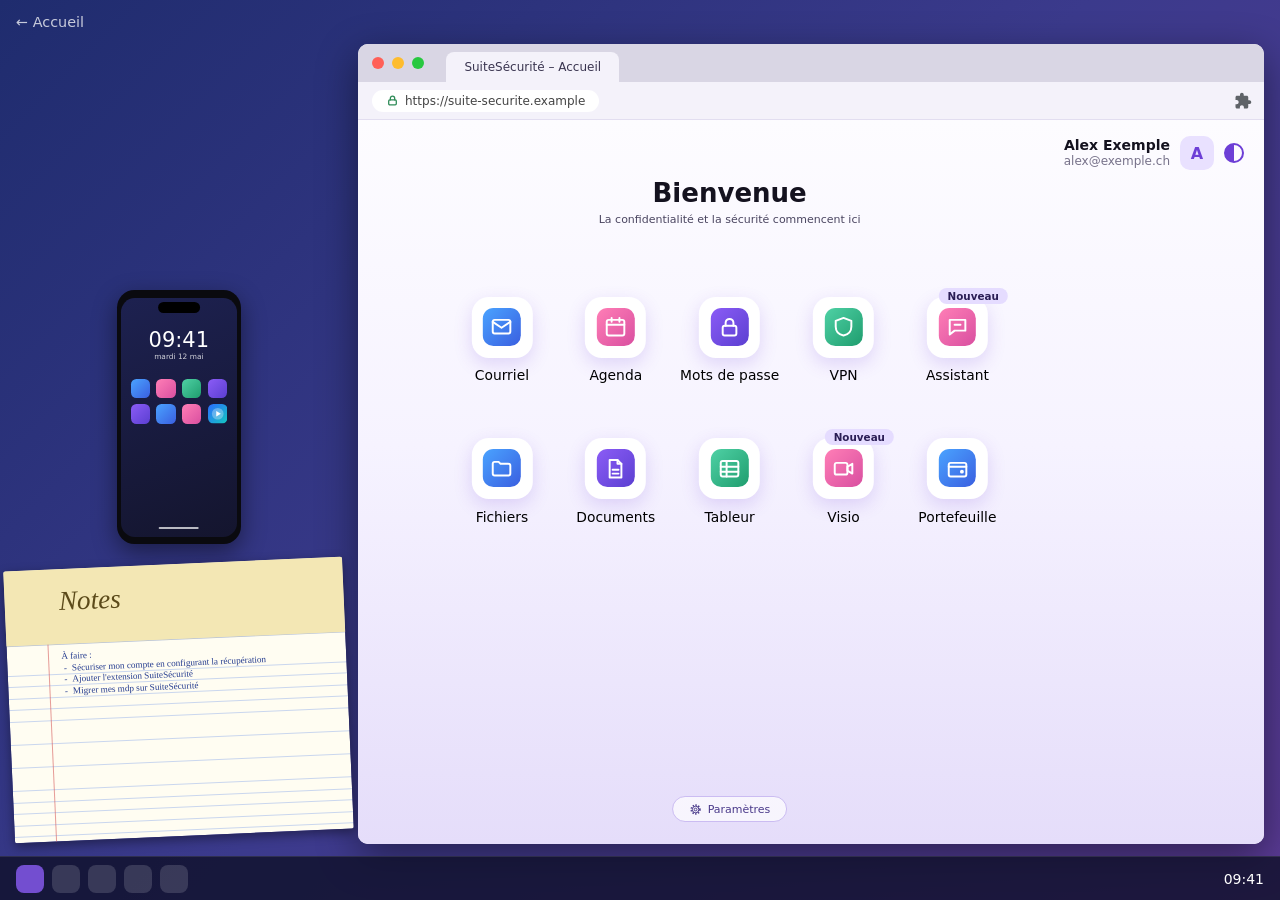
==== commit 6f3ba727: "rajout auto-évaluation" ====
--- a/autotest.html
+++ b/autotest.html
@@ -17,7 +17,7 @@
   <!--  ÉTAPE 1 : le faux bureau d'ordinateur                -->
   <!-- ===================================================== -->
   <!-- Ce bureau sert pour les étapes 1 à 7 : seule la page web dans le navigateur change -->
-  <section class="etape bureau" id="etape-bureau" data-etapes="1 2 3 4 5 6 7">
+  <section class="etape bureau" id="etape-bureau" data-etapes="1 2 3 4 5 6 7 8 9">
 
     <!-- Petit lien discret pour revenir à l'accueil (en haut à gauche) -->
     <a class="lien-accueil-bureau" href="accueil.html">← Accueil</a>
@@ -26,23 +26,42 @@
     <div class="colonne">
       <!-- TODO : contenu à définir (le téléphone est décoratif ; le calepin ne devient cliquable qu'à l'étape 4) -->
 
-      <!-- Faux smartphone type iPhone -->
-      <div class="iphone" aria-hidden="true">
+      <!-- Logo de l'appli « Youvidéo » : dessiné UNE seule fois ici, puis réutilisé avec <use>
+           (petit iPhone, en-tête de la page de l'appli). Original : carré arrondi dégradé bleu-vert, cercle blanc translucide, triangle de lecture -->
+      <svg class="yv-defs" width="0" height="0" aria-hidden="true" focusable="false">
+        <defs>
+          <linearGradient id="yv-degrade" x1="0" y1="0" x2="1" y2="1">
+            <stop offset="0" stop-color="#2b6cff"/>
+            <stop offset="1" stop-color="#14c8c0"/>
+          </linearGradient>
+        </defs>
+        <symbol id="ico-youvideo" viewBox="0 0 24 24">
+          <rect width="24" height="24" rx="6.7" fill="url(#yv-degrade)" stroke="none"/>
+          <circle cx="12" cy="12" r="7.2" fill="#fff" fill-opacity="0.3" stroke="none"/>
+          <path d="M10.2 8.5v7l5.6-3.5z" fill="#fff" stroke="none"/>
+        </symbol>
+      </svg>
+
+      <!-- Faux smartphone type iPhone : décoratif, sauf l'icône « Youvidéo » (un vrai bouton) -->
+      <div class="iphone">
         <div class="iphone-ecran">
-          <div class="iphone-encoche"></div>
-          <div class="iphone-heure">09:41</div>
-          <div class="iphone-date">mardi 12 mai</div>
+          <div class="iphone-encoche" aria-hidden="true"></div>
+          <div class="iphone-heure" aria-hidden="true">09:41</div>
+          <div class="iphone-date" aria-hidden="true">mardi 12 mai</div>
           <div class="iphone-apps">
-            <span class="app g-bleu"></span>
-            <span class="app g-rose"></span>
-            <span class="app g-vert"></span>
-            <span class="app g-violet"></span>
-            <span class="app g-violet"></span>
-            <span class="app g-bleu"></span>
-            <span class="app g-rose"></span>
-            <span class="app g-vert"></span>
-          </div>
-          <div class="iphone-barre"></div>
+            <span class="app g-bleu" aria-hidden="true"></span>
+            <span class="app g-rose" aria-hidden="true"></span>
+            <span class="app g-vert" aria-hidden="true"></span>
+            <span class="app g-violet" aria-hidden="true"></span>
+            <span class="app g-violet" aria-hidden="true"></span>
+            <span class="app g-bleu" aria-hidden="true"></span>
+            <span class="app g-rose" aria-hidden="true"></span>
+            <!-- Icône « Youvidéo » (en bas à droite) : ouvre l'iPhone en grand (voir autotest.js) -->
+            <button type="button" class="app app-youvideo" id="btn-youvideo" aria-label="Ouvrir Youvidéo">
+              <svg viewBox="0 0 24 24" aria-hidden="true"><use href="#ico-youvideo"/></svg>
+            </button>
+          </div>
+          <div class="iphone-barre" aria-hidden="true"></div>
         </div>
       </div>
 
@@ -75,7 +94,21 @@
 
         <!-- Bouton « Extensions » (pièce de puzzle), à droite de la barre d'adresse.
              Visible à toutes les étapes, mais actif seulement à l'étape 7 (voir preparerExtensions dans autotest.js) -->
+        <!-- Logo SuiteSécurité : dessiné UNE seule fois ici, puis réutilisé avec <use> (panneau + barre d'outils) -->
+        <svg class="ext-defs" width="0" height="0" aria-hidden="true" focusable="false">
+          <symbol id="logo-suitesecurite" viewBox="0 0 24 24">
+            <circle cx="12" cy="12" r="12" fill="#6d4aff"/>
+            <path d="M12 4.8l5.8 2.1v4.6c0 3.5-2.4 6-5.8 7.2-3.4-1.2-5.8-3.7-5.8-7.2V6.9z" fill="#fff"/>
+            <circle cx="12" cy="10.9" r="1.6" fill="#6d4aff"/>
+            <path d="M11.2 11.8h1.6l.5 3.2h-2.6z" fill="#6d4aff"/>
+          </symbol>
+        </svg>
+
         <div class="ext-zone">
+          <!-- Logo épinglé dans la barre d'outils (caché tant que l'extension n'est pas épinglée), à gauche du bouton puzzle -->
+          <button type="button" class="ext-bouton ext-epingle" id="btn-logo-epingle" aria-label="SuiteSécurité" title="SuiteSécurité" data-msg="logo-epingle" hidden>
+            <svg viewBox="0 0 24 24" aria-hidden="true"><use href="#logo-suitesecurite"/></svg>
+          </button>
           <button type="button" class="ext-bouton" id="btn-extensions" aria-label="Extensions"
                   aria-haspopup="true" aria-expanded="false" aria-controls="ext-panneau" aria-disabled="true" tabindex="-1">
             <svg viewBox="0 0 24 24" aria-hidden="true"><path d="M20.5 11H19V7c0-1.1-.9-2-2-2h-4V3.5C13 2.12 11.88 1 10.5 1S8 2.12 8 3.5V5H4c-1.1 0-1.99.9-1.99 2v3.8H3.5c1.49 0 2.7 1.21 2.7 2.7s-1.21 2.7-2.7 2.7H2V20c0 1.1.9 2 2 2h3.8v-1.5c0-1.49 1.21-2.7 2.7-2.7 1.49 0 2.7 1.21 2.7 2.7V22H17c1.1 0 2-.9 2-2v-4h1.5c1.38 0 2.5-1.12 2.5-2.5S21.88 11 20.5 11z"/></svg>
@@ -83,6 +116,27 @@
           <!-- Petit panneau (étape 7) : un titre, un trait fin et une seule entrée -->
           <div class="ext-panneau" id="ext-panneau" role="group" aria-label="Extensions" hidden>
             <p class="ext-titre">Extensions</p>
+
+            <!-- Ligne « SuiteSécurité » : seulement à partir de l'étape 9 (voir preparerExtensions dans autotest.js) -->
+            <div class="ext-ligne-ss" id="ext-ligne-ss" hidden>
+              <svg class="ext-logo" viewBox="0 0 24 24" aria-hidden="true"><use href="#logo-suitesecurite"/></svg>
+              <div class="ext-ss-texte">
+                <strong>SuiteSécurité</strong>
+                <span>Peut toujours lire et modifier les données de ce site</span>
+              </div>
+              <button type="button" class="ext-options" id="btn-options-ext" aria-label="Options de l'extension SuiteSécurité"
+                      aria-haspopup="menu" aria-expanded="false" aria-controls="ext-menu">
+                <svg viewBox="0 0 24 24" aria-hidden="true"><circle cx="5" cy="12" r="1.9"/><circle cx="12" cy="12" r="1.9"/><circle cx="19" cy="12" r="1.9"/></svg>
+              </button>
+              <!-- Petit menu du bouton « ⋯ » : une seule entrée (épingler / détacher) -->
+              <div class="ext-menu" id="ext-menu" role="menu" hidden>
+                <button type="button" class="ext-entree" id="btn-epingler" role="menuitem">
+                  <svg viewBox="0 0 24 24" aria-hidden="true"><path d="M9 3h6l-1 6 3 3v2H7v-2l3-3zM12 14v7"/></svg>
+                  <span id="epingler-texte">Épingler à la barre d'outils</span>
+                </button>
+              </div>
+            </div>
+            <hr class="ext-trait" id="ext-trait-ss" hidden>
             <button type="button" class="ext-entree" id="btn-gerer-ext">
               <svg viewBox="0 0 24 24" aria-hidden="true"><circle cx="12" cy="12" r="8" stroke-dasharray="2.6 2.6" stroke-width="3"/><circle cx="12" cy="12" r="6"/><circle cx="12" cy="12" r="2.5"/></svg>
               Gérer les extensions
@@ -182,7 +236,7 @@
 
         </div> <!-- fin de la vue « accueil » -->
 
-        <!-- ===== VUES 2, 3 et 7 : pages « Compte » (étape 2) et « Récupération » (étapes 3 et 7) ===== -->
+        <!-- ===== VUES 2, 3 et 7 : pages « Compte » (étape 2) et « Récupération » (étapes 3, 7 et 9) ===== -->
         <!-- Le menu de gauche et la barre du haut sont COMMUNS aux deux pages :
              seul le contenu (.c-contenu) change, selon data-sous. -->
         <!-- Tout est placé en % (position) et en cqw (tailles) pour garder les proportions -->
@@ -667,6 +721,161 @@
           </div>
         </div>
 
+        <!-- ===== VUE 8 : « Gestion des extensions » (étape 8), page plein écran sans nom de marque réel ===== -->
+        <!-- Le menu de gauche reste fixe ; la zone de contenu (.x-defile) défile. Tailles en cqw (comme .vue-compte). -->
+        <div class="vue vue-compte vue-ext" data-vues="extensions" hidden>
+          <div class="x-page">
+
+            <!-- Dessins réutilisés (étoiles, roue dentée) : invisibles, on les appelle avec <use> -->
+            <svg class="x-defs" width="0" height="0" aria-hidden="true" focusable="false">
+              <defs>
+                <linearGradient id="x-demi">
+                  <stop offset="50%" stop-color="#f5a623"/>
+                  <stop offset="50%" stop-color="#d9d6e6"/>
+                </linearGradient>
+                <symbol id="x-etoile" viewBox="0 0 24 24"><path d="M12 2.5l2.9 6 6.6.9-4.8 4.6 1.2 6.5L12 17.4l-5.9 3.1 1.2-6.5L2.5 9.4l6.6-.9z" fill="#f5a623" stroke="none"/></symbol>
+                <symbol id="x-etoile-demi" viewBox="0 0 24 24"><path d="M12 2.5l2.9 6 6.6.9-4.8 4.6 1.2 6.5L12 17.4l-5.9 3.1 1.2-6.5L2.5 9.4l6.6-.9z" fill="url(#x-demi)" stroke="none"/></symbol>
+                <symbol id="x-roue" viewBox="0 0 24 24"><circle cx="12" cy="12" r="7.6" stroke-dasharray="2.4 2.4" stroke-width="3.4"/><circle cx="12" cy="12" r="5.6"/><circle cx="12" cy="12" r="2.3"/></symbol>
+              </defs>
+            </svg>
+
+            <!-- Menu de gauche (fixe) -->
+            <nav class="x-menu" aria-label="Modules complémentaires">
+              <span class="x-logo" aria-hidden="true"></span>
+              <p class="x-menu-titre">Modules<br>complémentaires</p>
+
+              <button type="button" class="x-entree" data-msg="x-recommandations">
+                <svg viewBox="0 0 24 24" aria-hidden="true"><path d="M12 3l2.7 5.6 6.1.9-4.4 4.3 1 6.1L12 17l-5.4 2.9 1-6.1-4.4-4.3 6.1-.9z"/></svg><span>Recommandations</span>
+              </button>
+              <!-- Entrée sélectionnée : pastille violette -->
+              <button type="button" class="x-entree actif" data-msg="x-extensions" aria-current="page">
+                <svg class="x-plein" viewBox="0 0 24 24" aria-hidden="true"><path d="M20.5 11H19V7c0-1.1-.9-2-2-2h-4V3.5C13 2.12 11.88 1 10.5 1S8 2.12 8 3.5V5H4c-1.1 0-1.99.9-1.99 2v3.8H3.5c1.49 0 2.7 1.21 2.7 2.7s-1.21 2.7-2.7 2.7H2V20c0 1.1.9 2 2 2h3.8v-1.5c0-1.49 1.21-2.7 2.7-2.7 1.49 0 2.7 1.21 2.7 2.7V22H17c1.1 0 2-.9 2-2v-4h1.5c1.38 0 2.5-1.12 2.5-2.5S21.88 11 20.5 11z"/></svg><span>Extensions</span>
+              </button>
+              <button type="button" class="x-entree" data-msg="x-themes">
+                <svg viewBox="0 0 24 24" aria-hidden="true"><path d="M12 3a9 9 0 1 0 0 18c1.5 0 2-1 1.5-2s0-2 1.5-2h2a3 3 0 0 0 3-3c0-5-4-11-8-11z"/><circle cx="8" cy="11" r="1"/><circle cx="12" cy="7.5" r="1"/><circle cx="16" cy="11" r="1"/></svg><span>Thèmes</span>
+              </button>
+              <button type="button" class="x-entree" data-msg="x-plugins">
+                <svg viewBox="0 0 24 24" aria-hidden="true"><path d="M9 3v5M15 3v5M6 8h12v3a6 6 0 0 1-12 0zM12 17v4"/></svg><span>Plugins</span>
+              </button>
+              <button type="button" class="x-entree" data-msg="x-dictionnaires">
+                <svg viewBox="0 0 24 24" aria-hidden="true"><path d="M5 4h11a3 3 0 0 1 3 3v13H8a3 3 0 0 1-3-3z"/><path d="M5 17a3 3 0 0 1 3-3h11"/></svg><span>Dictionnaires</span>
+              </button>
+              <button type="button" class="x-entree" data-msg="x-langues">
+                <svg viewBox="0 0 24 24" aria-hidden="true"><circle cx="12" cy="12" r="9"/><path d="M3 12h18M12 3c3 3 3 15 0 18M12 3c-3 3-3 15 0 18"/></svg><span>Langues</span>
+              </button>
+
+              <hr class="x-trait">
+
+              <button type="button" class="x-entree" data-msg="x-parametres">
+                <svg viewBox="0 0 24 24" aria-hidden="true"><use href="#x-roue"/></svg><span>Paramètres du navigateur</span>
+              </button>
+              <button type="button" class="x-entree" data-msg="x-assistance">
+                <svg viewBox="0 0 24 24" aria-hidden="true"><circle cx="12" cy="12" r="9"/><path d="M9.5 9.5a2.5 2.5 0 1 1 3.5 2.3c-.7.4-1 .9-1 1.7M12 17v.01"/></svg><span>Assistance des modules</span>
+              </button>
+            </nav>
+
+            <!-- Zone de contenu : c'est elle qui défile -->
+            <div class="x-defile" id="x-defile">
+              <div class="x-colonne">
+
+                <!-- Ligne du haut : texte + champ de recherche + loupe -->
+                <div class="x-recherche-ligne">
+                  <span class="x-decouvrir">Découvrez davantage de modules</span>
+                  <div class="x-champ-zone">
+                    <div class="x-champ">
+                      <input type="text" id="x-champ" class="x-input" autocomplete="off" spellcheck="false"
+                             aria-label="Découvrez davantage de modules" aria-controls="x-resultats">
+                      <button type="button" class="x-effacer" id="x-effacer" aria-label="Effacer la recherche" hidden>✕</button>
+                    </div>
+                    <!-- Liste de résultats : remplie par le JS (tableau RESULTATS_EXTENSIONS) -->
+                    <div class="x-resultats" id="x-resultats" role="group" aria-label="Résultats de la recherche" hidden></div>
+                  </div>
+                  <button type="button" class="x-loupe" id="x-loupe" aria-label="Rechercher">
+                    <svg viewBox="0 0 24 24" aria-hidden="true"><circle cx="10.5" cy="10.5" r="6.5"/><path d="M15.5 15.5L21 21"/></svg>
+                  </button>
+                </div>
+
+                <!-- Titre + bouton roue dentée -->
+                <div class="x-titre-ligne">
+                  <h1 class="x-titre">Gestion de vos extensions</h1>
+                  <button type="button" class="x-roue" data-msg="x-roue" aria-label="Paramètres des extensions">
+                    <svg viewBox="0 0 24 24" aria-hidden="true"><use href="#x-roue"/></svg>
+                  </button>
+                </div>
+
+                <!-- Extensions activées (2 cartes) -->
+                <h2 class="x-section">Activées</h2>
+                <article class="x-carte">
+                  <span class="x-ico x-bleu" aria-hidden="true"><svg viewBox="0 0 24 24"><path d="M7 7l5 5-5 5M13 7l5 5-5 5"/></svg></span>
+                  <div class="x-carte-texte">
+                    <strong class="x-nom">AutoFlux</strong>
+                    <p class="x-gris">Complément d'activation de l'automatisation web. Cette extension répond à AutoFlux...</p>
+                  </div>
+                  <div class="x-carte-actions">
+                    <button type="button" class="x-inter" role="switch" aria-checked="true" aria-label="Désactiver AutoFlux" data-msg="x-interrupteur"></button>
+                    <button type="button" class="x-points" aria-label="Plus d'options pour AutoFlux" data-msg="x-points">⋯</button>
+                  </div>
+                </article>
+                <article class="x-carte">
+                  <span class="x-ico x-rouge" aria-hidden="true"><svg viewBox="0 0 24 24"><path d="M12 3l7 2.6v5.6c0 4.4-3 7.7-7 9.3-4-1.6-7-4.9-7-9.3V5.6z"/></svg></span>
+                  <div class="x-carte-texte">
+                    <strong class="x-nom">Bloc-Pub Léger
+                      <!-- petite médaille orange (décorative) -->
+                      <svg class="x-medaille" viewBox="0 0 24 24" aria-hidden="true"><path d="M8 2l4 7 4-7" fill="#f5a623" stroke="none"/><circle cx="12" cy="15" r="6.5" fill="#f5a623" stroke="none"/><circle cx="12" cy="15" r="3" fill="#fff3d6" stroke="none"/></svg>
+                    </strong>
+                    <p class="x-gris">Un bloqueur de nuisances efficace, qui ménagera votre processeur et votre mémoire vive.</p>
+                  </div>
+                  <div class="x-carte-actions">
+                    <button type="button" class="x-inter" role="switch" aria-checked="true" aria-label="Désactiver Bloc-Pub Léger" data-msg="x-interrupteur"></button>
+                    <button type="button" class="x-points" aria-label="Plus d'options pour Bloc-Pub Léger" data-msg="x-points">⋯</button>
+                  </div>
+                </article>
+
+                <!-- Extensions recommandées -->
+                <h2 class="x-section">Extensions recommandées</h2>
+                <div class="x-bandeau">
+                  <span class="x-bandeau-bande" aria-hidden="true"><svg viewBox="0 0 24 24"><circle cx="12" cy="12" r="9"/><path d="M12 11v6M12 7.5v.01"/></svg></span>
+                  <p>Certaines de ces recommandations sont personnalisées. Cette sélection se fonde sur d'autres extensions que vous avez installées, les préférences de votre profil et les statistiques d'utilisation.
+                    <button type="button" class="x-lien" data-msg="x-savoir-plus">En savoir plus</button></p>
+                  <button type="button" class="x-fermer" aria-label="Fermer le bandeau" data-msg="x-fermer-bandeau">✕</button>
+                </div>
+
+                <article class="x-carte x-reco">
+                  <span class="x-ico x-violet" aria-hidden="true"><svg viewBox="0 0 24 24"><rect x="3" y="5" width="18" height="14" rx="3"/><path d="M10 9.5v5l4.5-2.5z"/></svg></span>
+                  <div class="x-carte-texte">
+                    <strong class="x-nom">Panneau de contrôle vidéo</strong>
+                    <p class="x-auteur">par <span>Auteur Exemple</span></p>
+                    <p class="x-gris">Recherche optimisée, publicités ignorées et une foule d'autres options de personnalisation pour les vidéos en ligne.</p>
+                    <p class="x-etoiles"><span class="x-etoiles-dessin" aria-label="4,5 étoiles sur 5" role="img"><svg viewBox="0 0 24 24"><use href="#x-etoile"/></svg><svg viewBox="0 0 24 24"><use href="#x-etoile"/></svg><svg viewBox="0 0 24 24"><use href="#x-etoile"/></svg><svg viewBox="0 0 24 24"><use href="#x-etoile"/></svg><svg viewBox="0 0 24 24"><use href="#x-etoile-demi"/></svg></span><span class="x-gris">Utilisateurs : 86 286</span></p>
+                  </div>
+                  <button type="button" class="x-bouton-ajout" data-msg="x-ajouter-reco">Ajouter au navigateur</button>
+                </article>
+                <article class="x-carte x-reco">
+                  <span class="x-ico x-vert" aria-hidden="true"><svg viewBox="0 0 24 24"><path d="M12 3l7 2.6v5.6c0 4.4-3 7.7-7 9.3-4-1.6-7-4.9-7-9.3V5.6z"/><path d="M9 12l2.2 2.2L15.5 10"/></svg></span>
+                  <div class="x-carte-texte">
+                    <strong class="x-nom">Garde Navigation</strong>
+                    <p class="x-auteur">par <span>Auteur Exemple</span></p>
+                    <p class="x-gris">Protège votre navigation contre les sites malveillants et les pisteurs.</p>
+                    <p class="x-etoiles"><span class="x-etoiles-dessin" aria-label="4,5 étoiles sur 5" role="img"><svg viewBox="0 0 24 24"><use href="#x-etoile"/></svg><svg viewBox="0 0 24 24"><use href="#x-etoile"/></svg><svg viewBox="0 0 24 24"><use href="#x-etoile"/></svg><svg viewBox="0 0 24 24"><use href="#x-etoile"/></svg><svg viewBox="0 0 24 24"><use href="#x-etoile-demi"/></svg></span><span class="x-gris">Utilisateurs : 52 140</span></p>
+                  </div>
+                  <button type="button" class="x-bouton-ajout" data-msg="x-ajouter-reco">Ajouter au navigateur</button>
+                </article>
+                <article class="x-carte x-reco">
+                  <span class="x-ico x-orange" aria-hidden="true"><svg viewBox="0 0 24 24"><circle cx="12" cy="12" r="9"/><path d="M3 12h18M12 3c3 3 3 15 0 18M12 3c-3 3-3 15 0 18"/></svg></span>
+                  <div class="x-carte-texte">
+                    <strong class="x-nom">Traducteur Express</strong>
+                    <p class="x-auteur">par <span>Auteur Exemple</span></p>
+                    <p class="x-gris">Traduit une page entière en un clic, directement dans votre navigateur.</p>
+                    <p class="x-etoiles"><span class="x-etoiles-dessin" aria-label="4,5 étoiles sur 5" role="img"><svg viewBox="0 0 24 24"><use href="#x-etoile"/></svg><svg viewBox="0 0 24 24"><use href="#x-etoile"/></svg><svg viewBox="0 0 24 24"><use href="#x-etoile"/></svg><svg viewBox="0 0 24 24"><use href="#x-etoile"/></svg><svg viewBox="0 0 24 24"><use href="#x-etoile-demi"/></svg></span><span class="x-gris">Utilisateurs : 31 508</span></p>
+                  </div>
+                  <button type="button" class="x-bouton-ajout" data-msg="x-ajouter-reco">Ajouter au navigateur</button>
+                </article>
+
+              </div>
+            </div>
+          </div>
+        </div>
+
         <!-- Bulle de message humoristique (centrée dans la zone de page) -->
 
         <div class="toast-zone">
@@ -717,6 +926,76 @@
           </div>
         </div>
         <button type="button" class="carnet-fermer" id="carnet-fermer" aria-label="Fermer le calepin">✕</button>
+      </div>
+    </div>
+
+    <!-- iPhone agrandi : fond assombri au-dessus de TOUT + page de l'appli « Youvidéo » (décorative, sauf le GIF).
+         Un clic sur le fond (en dehors de l'iPhone) ou Échap ferme (voir autotest.js) -->
+    <div class="tel-fond" id="tel-fond" hidden>
+      <div class="iphone tel-grand" id="tel-grand" role="dialog" aria-modal="true" aria-label="Application Youvidéo" tabindex="-1">
+        <div class="iphone-ecran yv-ecran">
+          <div class="iphone-encoche"></div>
+
+          <!-- 1. Barre d'état : l'heure à gauche, réseau et batterie à droite -->
+          <div class="yv-statut">
+            <span>09:41</span>
+            <span class="yv-statut-icones" aria-hidden="true">
+              <svg viewBox="0 0 24 24"><rect class="yv-plein" x="3" y="14" width="3" height="6"/><rect class="yv-plein" x="8" y="11" width="3" height="9"/><rect class="yv-plein" x="13" y="8" width="3" height="12"/><rect class="yv-plein" x="18" y="5" width="3" height="15"/></svg>
+              <svg viewBox="0 0 24 24"><rect x="2" y="7" width="18" height="10" rx="2.5"/><rect class="yv-plein" x="4.5" y="9.5" width="10" height="5" rx="1"/><path d="M22 10.5v3"/></svg>
+            </span>
+          </div>
+
+          <!-- 2. En-tête de l'appli : icône + nom + loupe -->
+          <div class="yv-entete">
+            <svg class="yv-logo" viewBox="0 0 24 24" aria-hidden="true"><use href="#ico-youvideo"/></svg>
+            <strong>Youvidéo</strong>
+            <svg class="yv-loupe" viewBox="0 0 24 24" aria-hidden="true"><circle cx="10.5" cy="10.5" r="6.5"/><path d="M15.5 15.5L21 21"/></svg>
+          </div>
+
+          <!-- 3. Lecteur 16/9 : le GIF est ajouté ici par autotest.js à chaque ouverture ; repli si le fichier manque -->
+          <div class="yv-lecteur" id="yv-lecteur">
+            <div class="yv-repli" id="yv-repli" hidden>
+              <svg viewBox="0 0 24 24" aria-hidden="true"><path class="yv-plein" d="M8 5v14l11-7z"/></svg>
+              <span>GIF à venir (images/rickroll-roll.gif)</span>
+            </div>
+            <div class="yv-bas" aria-hidden="true">
+              <span class="yv-temps">1:12 / 3:33</span>
+              <span class="yv-barre"><i></i></span>
+            </div>
+          </div>
+
+          <!-- 4. Titre et vues -->
+          <div class="yv-infos">
+            <h2 class="yv-titre">Rick Astley-Never gonna give you up</h2>
+            <p class="yv-gris">1,2 M de vues · il y a 2 jours</p>
+          </div>
+
+          <!-- 5. Chaîne -->
+          <div class="yv-chaine">
+            <span class="yv-rond" aria-hidden="true">C</span>
+            <span class="yv-chaine-texte"><strong>Chaîne Exemple</strong><span class="yv-gris">820 k abonnés</span></span>
+            <span class="yv-abonner">S'abonner</span>
+          </div>
+
+          <!-- 6. Boutons décoratifs -->
+          <div class="yv-actions">
+            <span class="yv-action"><svg viewBox="0 0 24 24" aria-hidden="true"><path d="M7 11v9H4v-9zM7 11l4-7c1.6 0 2.6 1.1 2.1 2.6L12.5 10H19a1.5 1.5 0 0 1 1.5 1.8l-1.3 6.5A2 2 0 0 1 17.2 20H7"/></svg>J'aime</span>
+            <span class="yv-action"><svg viewBox="0 0 24 24" aria-hidden="true"><path d="M4 13v6h16v-6M12 15V4M8 8l4-4 4 4"/></svg>Partager</span>
+            <span class="yv-action"><svg viewBox="0 0 24 24" aria-hidden="true"><path d="M6 3h12v18l-6-4-6 4z"/></svg>Enregistrer</span>
+          </div>
+
+          <!-- 7. Deux vidéos suggérées (miniatures en dégradé, sans image) -->
+          <div class="yv-sugg">
+            <span class="yv-mini yv-mini-1" aria-hidden="true"><span>8:24</span></span>
+            <span class="yv-sugg-texte"><strong>Les 10 erreurs à éviter avec vos mots de passe</strong><span class="yv-gris">Chaîne Exemple</span></span>
+          </div>
+          <div class="yv-sugg">
+            <span class="yv-mini yv-mini-2" aria-hidden="true"><span>5:07</span></span>
+            <span class="yv-sugg-texte"><strong>Comment protéger son compte en 5 minutes</strong><span class="yv-gris">Chaîne Exemple</span></span>
+          </div>
+
+          <div class="iphone-barre"></div>
+        </div>
       </div>
     </div>
 
@@ -738,9 +1017,9 @@
   </section>
 
   <!-- ===================================================== -->
-  <!--  ÉTAPE 8 : provisoire                                 -->
+  <!--  ÉTAPE 10 : provisoire (pas encore atteignable)       -->
   <!-- ===================================================== -->
-  <section class="etape etape-carte" id="etape-8" data-etapes="8" hidden>
+  <section class="etape etape-carte" id="etape-10" data-etapes="10" hidden>
     <div class="carte accueil">
       <h1>Auto-test</h1>
       <p>Suite de l'auto-test : en construction.</p>
--- a/autotest.css
+++ b/autotest.css
@@ -276,6 +276,8 @@
 /* À droite de la barre d'adresse : même marge à droite que le bloc utilisateur de la page web (0,8 cqw) */
 .ext-zone {
   position: relative;
+  display: flex;                                 /* logo épinglé + bouton puzzle côte à côte */
+  align-items: center;
   margin-left: auto;
   margin-right: calc(0.8cqw - 14px);             /* la barre d'adresse a déjà 14 px de marge */
 }
@@ -304,7 +306,7 @@
   position: absolute;
   top: calc(100% + 8px);
   right: 0;
-  width: max(15cqw, 220px);
+  width: max(21cqw, 300px);                      /* assez large pour la ligne « SuiteSécurité » (étape 9) */
   padding: 8px 0;
   color: #1f1f1f;
   background: #fff;
@@ -348,6 +350,66 @@
   stroke: #5f6368;
   stroke-width: 2;
   stroke-linecap: round;
+}
+
+/* ----- Étape 9 : logo épinglé, ligne « SuiteSécurité » et petit menu « ⋯ » ----- */
+.ext-defs { position: absolute; }                /* le dessin du logo (symbol) reste invisible */
+/* Logo épinglé : même taille cliquable que le bouton puzzle (la règle .ext-bouton), il apparaît avec un petit rebond */
+.ext-epingle[hidden] { display: none; }
+.ext-epingle { animation: ext-rebond 0.3s cubic-bezier(0.34, 1.56, 0.64, 1); }
+.ext-epingle svg { width: max(1.3cqw, 18px); height: max(1.3cqw, 18px); }
+@keyframes ext-rebond {
+  from { transform: scale(0); }
+  to   { transform: scale(1); }
+}
+.ext-ligne-ss {
+  position: relative;                            /* le petit menu se place par rapport à la ligne */
+  display: grid;
+  grid-template-columns: auto minmax(0, 1fr) auto;
+  align-items: center;
+  gap: 10px;
+  padding: 6px 14px;
+}
+.ext-ligne-ss[hidden] { display: none; }
+.ext-logo { width: max(2.2cqw, 30px); height: max(2.2cqw, 30px); }
+.ext-ss-texte { display: flex; flex-direction: column; min-width: 0; }
+.ext-ss-texte strong { font-size: 13px; font-weight: 600; color: #1f1f1f; }
+.ext-ss-texte span { font-size: 11px; line-height: 1.35; color: #5f6368; }   /* texte gris, sur 2 lignes */
+.ext-options {
+  display: grid;
+  place-items: center;
+  width: 28px;
+  height: 28px;
+  padding: 0;
+  color: #5f6368;
+  cursor: pointer;
+  background: none;
+  border: 0;
+  border-radius: 50%;
+}
+.ext-options svg { width: 18px; height: 18px; fill: currentColor; }
+.ext-options:hover,
+.ext-options[aria-expanded="true"] { background: #e8eaed; }
+.ext-options:focus-visible { outline: 2px solid #1a73e8; outline-offset: 1px; }
+.ext-trait { margin: 6px 0; border: 0; border-top: 1px solid #ececf3; }
+/* Petit menu : sous le bouton « ⋯ », au-dessus du panneau */
+.ext-menu {
+  position: absolute;
+  top: calc(100% - 4px);
+  right: 10px;
+  z-index: 5;
+  min-width: 230px;
+  padding: 4px 0;
+  background: #fff;
+  border: 1px solid #e3e3ea;
+  border-radius: 8px;
+  box-shadow: 0 6px 20px rgba(30, 20, 80, 0.18);
+  animation: ext-menu-ouverture 0.15s ease-out;  /* fondu + léger glissement */
+}
+.ext-menu[hidden] { display: none; }
+@keyframes ext-menu-ouverture {
+  from { opacity: 0; transform: translateY(-4px); }
+  to   { opacity: 1; transform: translateY(0); }
 }
 
 /* ---------- La page web simulée ---------- */
@@ -1929,7 +1991,521 @@
 .carnet-fermer:focus-visible { outline: 2px solid #243b8f; outline-offset: 2px; }
 
 /* =====================================================
-   ÉTAPE 6 (provisoire) : une carte centrée
+   VUE « GESTION DES EXTENSIONS » (étape 8)
+   Elle réutilise .vue-compte (conteneur en cqw, boutons, focus). Préfixe « x- » pour tout ce qui lui est propre.
+   Le menu reste fixe, la zone de contenu (.x-defile) défile. Texte jamais sous 11 px.
+   ===================================================== */
+.vue-ext { background: #f7f6fb; }                /* lavande très pâle */
+.x-page {
+  --t: max(1.05cqw, 11px);                       /* taille de texte normale */
+  position: absolute;
+  inset: 0;
+  font-size: var(--t);
+}
+.x-defs { position: absolute; }                  /* dessins invisibles (étoiles, roue) */
+.x-gris { margin: 0; color: #6b6880; }
+
+/* ---------- Menu de gauche (≈ 18 % de la largeur) ---------- */
+.x-menu {
+  position: absolute;
+  left: 0; top: 0; bottom: 0;
+  width: 18%;
+  display: flex;
+  flex-direction: column;
+  gap: 0.3cqw;
+  padding: 1.8cqw 1cqw 1cqw;
+  overflow-y: auto;
+  background: #f9f9fb;
+  border-right: 1px solid #e6e4ef;
+}
+.x-logo {                                        /* petite icône ronde dégradée */
+  width: max(2.6cqw, 28px);
+  height: max(2.6cqw, 28px);
+  margin-left: 0.4cqw;
+  border-radius: 50%;
+  background: linear-gradient(135deg, #7b5fe0, #3fb6d9);
+}
+.x-menu-titre {
+  margin: 0.5cqw 0 1.2cqw 0.4cqw;
+  font-size: max(1.7cqw, 15px);
+  font-weight: 700;
+  line-height: 1.2;
+  color: #1d1a3a;
+}
+.x-entree {
+  display: flex;
+  align-items: center;
+  gap: 0.8cqw;
+  width: 100%;
+  padding: 0.75cqw 1cqw;
+  font-size: max(1.1cqw, 12px);
+  text-align: left;
+  color: #2b2840;
+  background: none;
+  border: 0;
+  border-radius: 999px;
+  transition: background 0.15s;
+}
+.x-entree svg { width: max(1.5cqw, 16px); height: max(1.5cqw, 16px); }
+.x-entree:hover { background: #ecebf4; }
+.x-entree.actif { color: #fff; font-weight: 700; background: #7b5fe0; }   /* grande pastille violette */
+.x-entree.actif svg.x-plein { fill: currentColor; stroke: none; }
+.x-trait { width: 100%; margin: 0.8cqw 0; border: 0; border-top: 1px solid #e0deea; }
+
+/* ---------- Zone de contenu : de 20 % à 63 % de la largeur de la page ---------- */
+.x-defile {
+  position: absolute;
+  top: 0; bottom: 0;
+  left: 18%; right: 0;
+  overflow-y: auto;
+}
+.x-colonne {
+  width: 43cqw;
+  margin-left: 2cqw;
+  padding: 1.6cqw 0 4cqw;
+}
+
+/* Ligne de recherche, alignée à droite */
+.x-recherche-ligne {
+  display: flex;
+  align-items: center;
+  justify-content: flex-end;
+  gap: 0.7cqw;
+}
+.x-decouvrir { flex: none; font-size: var(--t); color: #2b2840; }
+.x-champ-zone { position: relative; flex: none; width: 19.5cqw; }
+.x-champ {
+  display: flex;
+  align-items: center;
+  height: max(2.6cqw, 30px);
+  padding: 0 0.6cqw 0 1cqw;
+  background: #fff;
+  border: 1px solid #3a3550;
+  border-radius: 999px;
+}
+.x-champ:focus-within { border-color: #7b5fe0; box-shadow: 0 0 0 2px rgba(123, 95, 224, 0.3); }
+/* « .x-champ .x-input » (plus précis) : sinon la règle globale input[type="text"] de style.css
+   (largeur 50 %, fond gris, bordure, coins) l'emporte sur celle-ci */
+.x-champ .x-input {
+  flex: 1;
+  width: auto;
+  min-width: 0;
+  padding: 0;
+  font: inherit;
+  color: #1d1a3a;
+  background: transparent;
+  border: 0;
+  border-radius: 0;
+  outline: 0;
+}
+.x-effacer {
+  flex: none;
+  width: 1.8em;
+  height: 1.8em;
+  padding: 0;
+  font-size: 0.9em;
+  color: #5f5b73;
+  background: none;
+  border: 0;
+  border-radius: 50%;
+}
+.x-effacer[hidden] { display: none; }
+.x-effacer:hover { background: #ecebf4; }
+.x-loupe {
+  flex: none;
+  display: grid;
+  place-items: center;
+  width: max(2.4cqw, 28px);
+  height: max(2.4cqw, 28px);
+  padding: 0;
+  color: #6b6880;
+  background: none;
+  border: 0;
+  border-radius: 50%;
+}
+.x-loupe svg { width: max(1.4cqw, 16px); height: max(1.4cqw, 16px); }
+.x-loupe:hover { background: #ecebf4; }
+
+/* Liste de résultats : sous le champ, alignée sur son bord droit, au-dessus de la page.
+   Largeur ≈ 27 cqw, avec un minimum (380 px) pour que le nom, la description et le bouton « Ajouter » tiennent sur les fenêtres plus petites. */
+.x-resultats {
+  position: absolute;
+  top: calc(100% + 6px);
+  right: 0;
+  z-index: 20;
+  width: max(27cqw, 380px);
+  padding: 6px;
+  background: #fff;
+  border: 1px solid #ebebf0;
+  border-radius: 12px;
+  box-shadow: 0 10px 30px rgba(40, 30, 90, 0.16);
+  animation: x-ouverture 0.2s ease-out;          /* fondu + léger glissement vers le bas */
+}
+.x-resultats[hidden] { display: none; }
+@keyframes x-ouverture {
+  from { opacity: 0; transform: translateY(-6px); }
+  to   { opacity: 1; transform: translateY(0); }
+}
+.x-res-ligne {
+  display: grid;
+  grid-template-columns: auto minmax(0, 1fr) auto;
+  align-items: center;
+  gap: 10px;
+  padding: 8px;
+  border-radius: 8px;
+}
+.x-res-ligne:hover { background: #f7f6fb; }
+.x-res-ligne .x-ico { width: max(2.4cqw, 28px); height: max(2.4cqw, 28px); border-radius: 8px; }
+.x-res-ligne .x-ico svg { width: 60%; height: 60%; }
+.x-res-texte { min-width: 0; display: flex; flex-direction: column; }
+.x-res-texte strong { font-size: max(1.1cqw, 12px); }
+.x-res-texte .x-gris {                           /* description sur UNE ligne */
+  overflow: hidden;
+  text-overflow: ellipsis;
+  white-space: nowrap;
+  font-size: max(0.95cqw, 11px);
+}
+
+/* ---------- Titre + bouton roue dentée ---------- */
+.x-titre-ligne {
+  display: flex;
+  align-items: center;
+  justify-content: space-between;
+  margin-top: 2cqw;
+}
+.x-titre { margin: 0; font-size: max(1.6cqw, 15px); font-weight: 600; color: #1d1a3a; }
+.x-roue {
+  display: grid;
+  place-items: center;
+  width: max(2.6cqw, 30px);
+  height: max(2.6cqw, 30px);
+  padding: 0;
+  color: #7b5fe0;
+  background: #fff;
+  border: 1.5px solid #7b5fe0;
+  border-radius: 50%;
+}
+.x-roue svg { width: 60%; height: 60%; }
+.x-roue:hover { background: #f1eefc; }
+.x-section { margin: 2.4cqw 0 0.2cqw; font-size: max(1.3cqw, 13px); font-weight: 700; color: #1d1a3a; }
+
+/* ---------- Cartes d'extensions ---------- */
+.x-carte {
+  display: grid;
+  grid-template-columns: auto minmax(0, 1fr) auto;
+  align-items: center;
+  gap: 1.2cqw;
+  margin-top: 0.9cqw;
+  padding: 1.2cqw;
+  background: #fff;
+  border-radius: 16px;
+  box-shadow: 0 1px 3px rgba(40, 30, 90, 0.12);
+}
+.x-reco { align-items: start; }
+.x-reco > .x-bouton-ajout { align-self: center; }
+.x-ico {                                         /* icône carrée générique (couleurs ci-dessous) */
+  display: grid;
+  place-items: center;
+  width: max(3.4cqw, 36px);
+  height: max(3.4cqw, 36px);
+  color: #fff;
+  border-radius: 10px;
+}
+.x-ico svg { width: 58%; height: 58%; }
+.x-bleu   { background: #3b82f6; }
+.x-rouge  { background: #8f2f3f; }
+.x-violet { background: #8b6cf0; }
+.x-vert   { background: #2f9e6e; }
+.x-orange { background: #ef8a3c; }
+.x-carte-texte { min-width: 0; }
+.x-carte-texte p { margin: 0.2cqw 0 0; line-height: 1.4; }
+.x-nom { display: inline-flex; align-items: center; gap: 0.5cqw; font-size: max(1.2cqw, 12px); color: #1d1a3a; }
+.x-medaille { width: 1.1em; height: 1.1em; }
+.x-auteur { color: #6b6880; }
+.x-auteur span { text-decoration: underline; }
+.x-etoiles { display: flex; align-items: center; gap: 0.8cqw; }
+.x-etoiles-dessin { display: inline-flex; }
+.x-etoiles-dessin svg { width: 1.15em; height: 1.15em; }
+.x-carte-actions { display: flex; align-items: center; gap: 0.8cqw; }
+
+/* Interrupteur violet (activé) : un fond arrondi + une pastille blanche à droite */
+.x-inter {
+  position: relative;
+  width: max(3cqw, 34px);
+  height: max(1.7cqw, 19px);
+  padding: 0;
+  background: #7b5fe0;
+  border: 0;
+  border-radius: 999px;
+}
+.x-inter::after {
+  content: "";
+  position: absolute;
+  top: 2px; right: 2px;
+  height: calc(100% - 4px);
+  aspect-ratio: 1;                               /* pastille ronde */
+  background: #fff;
+  border-radius: 50%;
+}
+.x-points {
+  width: max(2.2cqw, 26px);
+  height: max(2.2cqw, 26px);
+  padding: 0;
+  font-size: 1.5em;
+  line-height: 1;
+  color: #4a4660;
+  background: none;
+  border: 0;
+  border-radius: 50%;
+}
+.x-points:hover { background: #ecebf4; }
+
+/* Bandeau d'information : bande lavande à gauche */
+.x-bandeau {
+  display: flex;
+  align-items: stretch;
+  margin-top: 0.9cqw;
+  overflow: hidden;
+  background: #fff;
+  border-radius: 14px;
+  box-shadow: 0 1px 3px rgba(40, 30, 90, 0.12);
+}
+.x-bandeau-bande {
+  flex: none;
+  display: grid;
+  place-items: start center;
+  width: max(3.4cqw, 36px);
+  padding-top: 1.2cqw;
+  color: #7b5fe0;
+  background: #ece8fb;
+}
+.x-bandeau-bande svg { width: max(1.6cqw, 17px); height: max(1.6cqw, 17px); }
+.x-bandeau p { flex: 1; margin: 0; padding: 1cqw 1.2cqw; line-height: 1.45; color: #4a4660; }
+.x-lien { padding: 0; color: #7b5fe0; text-decoration: underline; background: none; border: 0; }
+.x-fermer {
+  flex: none;
+  align-self: flex-start;
+  margin: 0.6cqw;
+  width: 2em;
+  height: 2em;
+  padding: 0;
+  color: #5f5b73;
+  background: none;
+  border: 0;
+  border-radius: 50%;
+}
+.x-fermer:hover { background: #ecebf4; }
+
+/* Bouton pastille « Ajouter au navigateur » (blanc, bordure sombre), avec ses états */
+.x-bouton-ajout {
+  position: relative;
+  flex: none;
+  padding: 0.55cqw 1.1cqw;
+  font-size: var(--t);
+  font-weight: 500;
+  white-space: nowrap;
+  color: #1d1a3a;
+  background: #fff;
+  border: 1px solid #3a3550;
+  border-radius: 999px;
+  transition: background 0.15s;
+}
+.x-bouton-ajout:hover:not(:disabled) { background: #f1eefc; }
+.x-bouton-ajout:disabled { cursor: default; }
+.x-res-ligne .x-bouton-ajout { padding: 5px 10px; font-size: max(0.8cqw, 11px); }   /* bouton compact : la description garde de la place */
+.x-ajout-texte svg { width: 1.1em; height: 1.1em; margin-right: 0.3em; vertical-align: -0.2em; stroke-width: 2.6; }
+.x-anneau { display: none; }
+/* Chargement : le texte devient invisible (la largeur ne bouge pas) et un anneau tourne à la place */
+.x-bouton-ajout[data-etat="charge"] .x-ajout-texte { visibility: hidden; }
+.x-bouton-ajout[data-etat="charge"] .x-anneau {
+  display: block;
+  position: absolute;
+  inset: 0;
+  width: 1.2em;
+  height: 1.2em;
+  margin: auto;
+  border: 2px solid #d9d3f5;
+  border-top-color: #7b5fe0;
+  border-radius: 50%;
+  animation: x-tour 0.7s linear infinite;
+}
+.x-bouton-ajout[data-etat="ajoute"] { color: #1f7a54; border-color: #2f9e6e; background: #eaf7f0; }
+@keyframes x-tour { to { transform: rotate(360deg); } }
+
+/* =====================================================
+   IPHONE : APPLI « Youvidéo » (icône du petit iPhone + iPhone agrandi au centre de l'écran)
+   ===================================================== */
+.yv-defs { position: absolute; }                 /* dessin du logo (symbol) : invisible */
+
+/* Icône « Youvidéo » du petit iPhone : un vrai bouton, avec la forme des autres icônes (.app) */
+.app-youvideo {
+  display: block;
+  width: 100%;
+  padding: 0;
+  cursor: pointer;                               /* curseur main */
+  background: none;
+  border: 0;
+  transition: transform 0.15s ease-out;
+}
+.app-youvideo svg { display: block; width: 100%; height: 100%; }
+.app-youvideo:hover { transform: translateY(-3px); }                    /* léger soulèvement */
+.app-youvideo:focus-visible { outline: 2px solid #fff; outline-offset: 2px; }
+
+/* Fond assombri : couvre tout l'écran, au-dessus de tout (le calepin ouvert est à 50) */
+.tel-fond {
+  position: fixed;
+  inset: 0;
+  z-index: 60;
+  display: grid;
+  place-items: center;
+  background: rgba(0, 0, 0, 0.6);
+  animation: fond-apparition 0.25s ease-out;
+}
+.tel-fond[hidden] { display: none; }
+
+/* iPhone agrandi : réutilise l'aspect du petit (.iphone), seule la taille change.
+   « .iphone.tel-grand » : plus précis que « .iphone », il remplace sa largeur */
+.iphone.tel-grand {
+  width: auto;
+  height: min(80vh, 760px);
+  aspect-ratio: 9 / 19.5;
+  outline: none;
+  /* bords brillants discrets : fin liseré clair autour du cadre noir */
+  box-shadow: 0 20px 60px rgba(0, 0, 0, 0.6), 0 0 0 2px #2a2a33, inset 0 0 0 1px rgba(255, 255, 255, 0.18);
+  animation: tel-agrandir 0.3s cubic-bezier(0.2, 0.9, 0.3, 1.1);        /* agrandissement + fondu */
+}
+@keyframes tel-agrandir {
+  from { opacity: 0; transform: scale(0.6); }
+  to   { opacity: 1; transform: scale(1); }
+}
+
+/* Écran de l'appli : clair, en colonne. 1em = 4,3 % de la largeur de l'iPhone : tout suit sa taille. */
+.iphone-ecran.yv-ecran {
+  display: flex;
+  flex-direction: column;
+  font-size: 4.3cqw;
+  color: #1d1a3a;
+  text-align: left;
+  background: #fff;
+}
+.yv-ecran svg { fill: none; stroke: currentColor; stroke-width: 2; stroke-linecap: round; stroke-linejoin: round; flex: none; }
+.yv-ecran .yv-plein { fill: currentColor; stroke: none; }
+.yv-ecran .iphone-barre { background: rgba(0, 0, 0, 0.35); }              /* la barre du bas doit se voir sur fond blanc */
+.yv-gris { color: #6b6880; font-size: 0.8em; }
+
+/* 1. Barre d'état */
+.yv-statut {
+  flex: none;
+  display: flex;
+  align-items: center;
+  justify-content: space-between;
+  height: 7%;
+  padding: 0 1.9em;
+  font-size: 0.9em;
+  font-weight: 600;
+}
+.yv-statut-icones { display: flex; gap: 0.3em; }
+.yv-statut-icones svg { width: 1.5em; height: 1.5em; }
+
+/* 2. En-tête de l'appli */
+.yv-entete { flex: none; display: flex; align-items: center; gap: 0.5em; padding: 0.2em 0.9em 0.6em; }
+.yv-logo { width: 1.9em; height: 1.9em; }
+.yv-entete strong { font-size: 1.15em; }
+.yv-loupe { width: 1.4em; height: 1.4em; margin-left: auto; }
+
+/* 3. Lecteur 16/9, fond noir */
+.yv-lecteur { flex: none; position: relative; aspect-ratio: 16 / 9; overflow: hidden; background: #000; }
+.yv-lecteur img { position: absolute; inset: 0; width: 100%; height: 100%; object-fit: cover; }
+.yv-repli {                                      /* affiché seulement si le GIF est introuvable */
+  position: absolute;
+  inset: 0;
+  display: grid;
+  place-content: center;
+  justify-items: center;
+  gap: 0.4em;
+  padding: 0 1em;
+  font-size: 0.8em;
+  text-align: center;
+  color: #fff;
+  background: #23233a;
+}
+.yv-repli[hidden] { display: none; }
+.yv-repli svg { width: 2.6em; height: 2.6em; }
+.yv-bas {                                        /* temps + fine barre de progression décorative */
+  position: absolute;
+  left: 0; right: 0; bottom: 0;
+  padding: 0.5em 0.7em 0.5em;
+  font-size: 0.75em;
+  color: #fff;
+  background: linear-gradient(transparent, rgba(0, 0, 0, 0.65));
+}
+.yv-temps { display: block; text-align: right; }
+.yv-barre { display: block; height: 3px; margin-top: 0.3em; background: rgba(255, 255, 255, 0.35); border-radius: 3px; }
+.yv-barre i { display: block; width: 35%; height: 100%; background: #6d4aff; border-radius: 3px; }
+
+/* 4. Titre et vues */
+.yv-infos { flex: none; padding: 0.7em 0.9em 0; }
+.yv-titre { margin: 0; font-size: 1.1em; font-weight: 700; line-height: 1.25; }
+.yv-infos .yv-gris { margin: 0.2em 0 0; }
+
+/* 5. Chaîne */
+.yv-chaine { flex: none; display: flex; align-items: center; gap: 0.6em; padding: 0.8em 0.9em 0; }
+.yv-rond {
+  flex: none;
+  display: grid;
+  place-items: center;
+  width: 2.3em;
+  height: 2.3em;
+  font-weight: 700;
+  color: #fff;
+  background: linear-gradient(135deg, #8b6cf0, #3fb6d9);
+  border-radius: 50%;
+}
+.yv-chaine-texte { display: flex; flex-direction: column; min-width: 0; font-size: 0.9em; line-height: 1.25; }
+.yv-abonner {
+  flex: none;
+  margin-left: auto;
+  padding: 0.45em 0.9em;
+  font-size: 0.85em;
+  font-weight: 600;
+  color: #fff;
+  background: #6d4aff;
+  border-radius: 99px;
+}
+
+/* 6. Petits boutons décoratifs */
+.yv-actions { flex: none; display: flex; gap: 0.5em; padding: 0.8em 0.9em 0; }
+.yv-action {
+  display: flex;
+  align-items: center;
+  gap: 0.35em;
+  padding: 0.4em 0.8em;
+  font-size: 0.8em;
+  background: #f1eff8;
+  border-radius: 99px;
+}
+.yv-action svg { width: 1.3em; height: 1.3em; }
+
+/* 7. Vidéos suggérées */
+.yv-sugg { flex: none; display: flex; gap: 0.7em; padding: 0.9em 0.9em 0; }
+.yv-mini { position: relative; flex: none; width: 36%; aspect-ratio: 16 / 9; border-radius: 0.5em; }
+.yv-mini-1 { background: linear-gradient(135deg, #7b5fe0, #3fb6d9); }
+.yv-mini-2 { background: linear-gradient(135deg, #2f9e6e, #f5a623); }
+.yv-mini span {                                  /* durée, en bas à droite */
+  position: absolute;
+  right: 0.3em;
+  bottom: 0.3em;
+  padding: 0.1em 0.35em;
+  font-size: 0.7em;
+  color: #fff;
+  background: rgba(0, 0, 0, 0.75);
+  border-radius: 0.3em;
+}
+.yv-sugg-texte { display: flex; flex-direction: column; min-width: 0; font-size: 0.8em; line-height: 1.25; }
+.yv-sugg-texte strong { font-weight: 600; }
+
+/* =====================================================
+   ÉTAPE 10 (provisoire) : une carte centrée
    ===================================================== */
 .etape-carte {
   min-height: 100vh;
@@ -1964,6 +2540,15 @@
    ===================================================== */
 @media (prefers-reduced-motion: reduce) {
   .ext-panneau { animation: none; }             /* le panneau apparaît tout de suite */
+  .ext-epingle,
+  .ext-menu,
+  .tel-fond,
+  .iphone.tel-grand { animation: none; }         /* l'iPhone agrandi apparaît tout de suite */
+  .app-youvideo { transition: none; }                 /* logo et petit menu apparaissent tout de suite */
+  .x-resultats { animation: none; }             /* la liste de résultats apparaît tout de suite */
+  .x-bouton-ajout[data-etat="charge"] .x-anneau { animation: none; }   /* anneau fixe */
+  .x-entree,
+  .x-bouton-ajout { transition: none; }
   .notes-texte { transition: none; }            /* le trait apparaît tout de suite */
   .toast { animation: none; }
   .carre,
